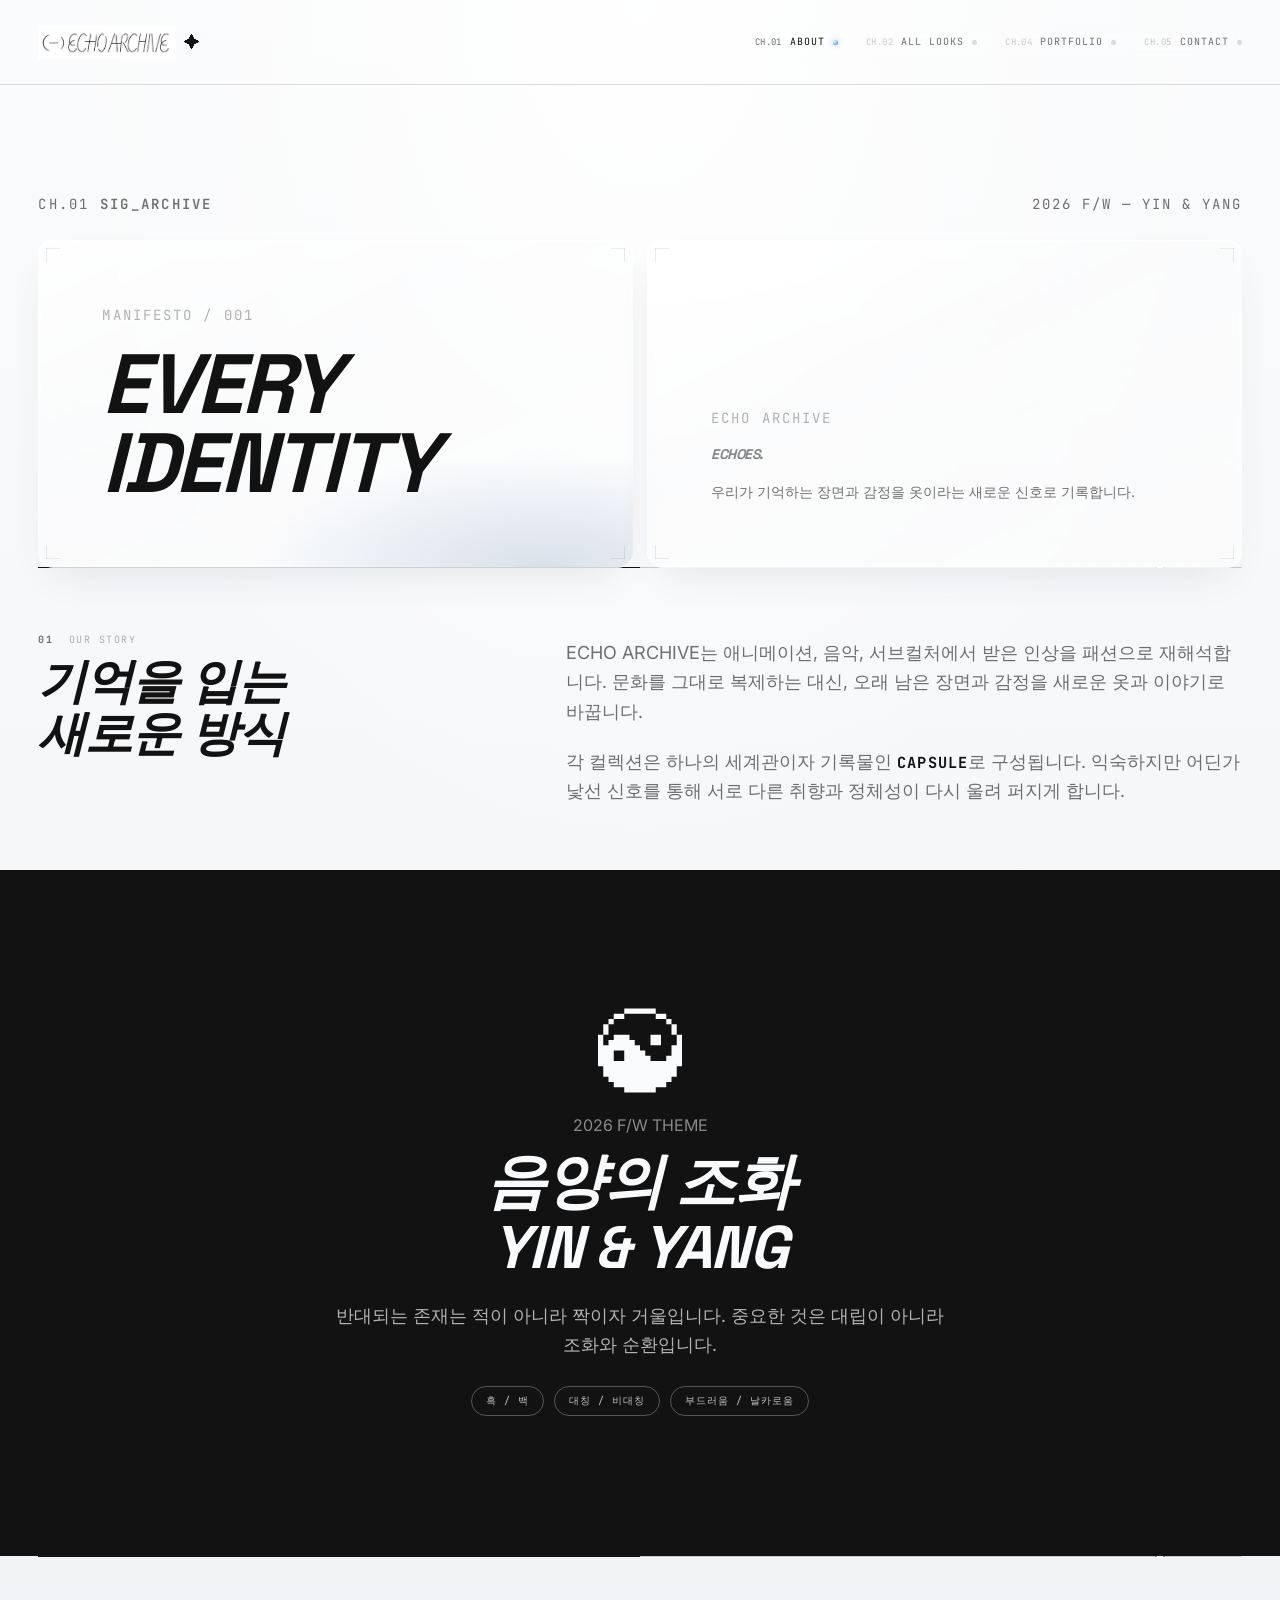
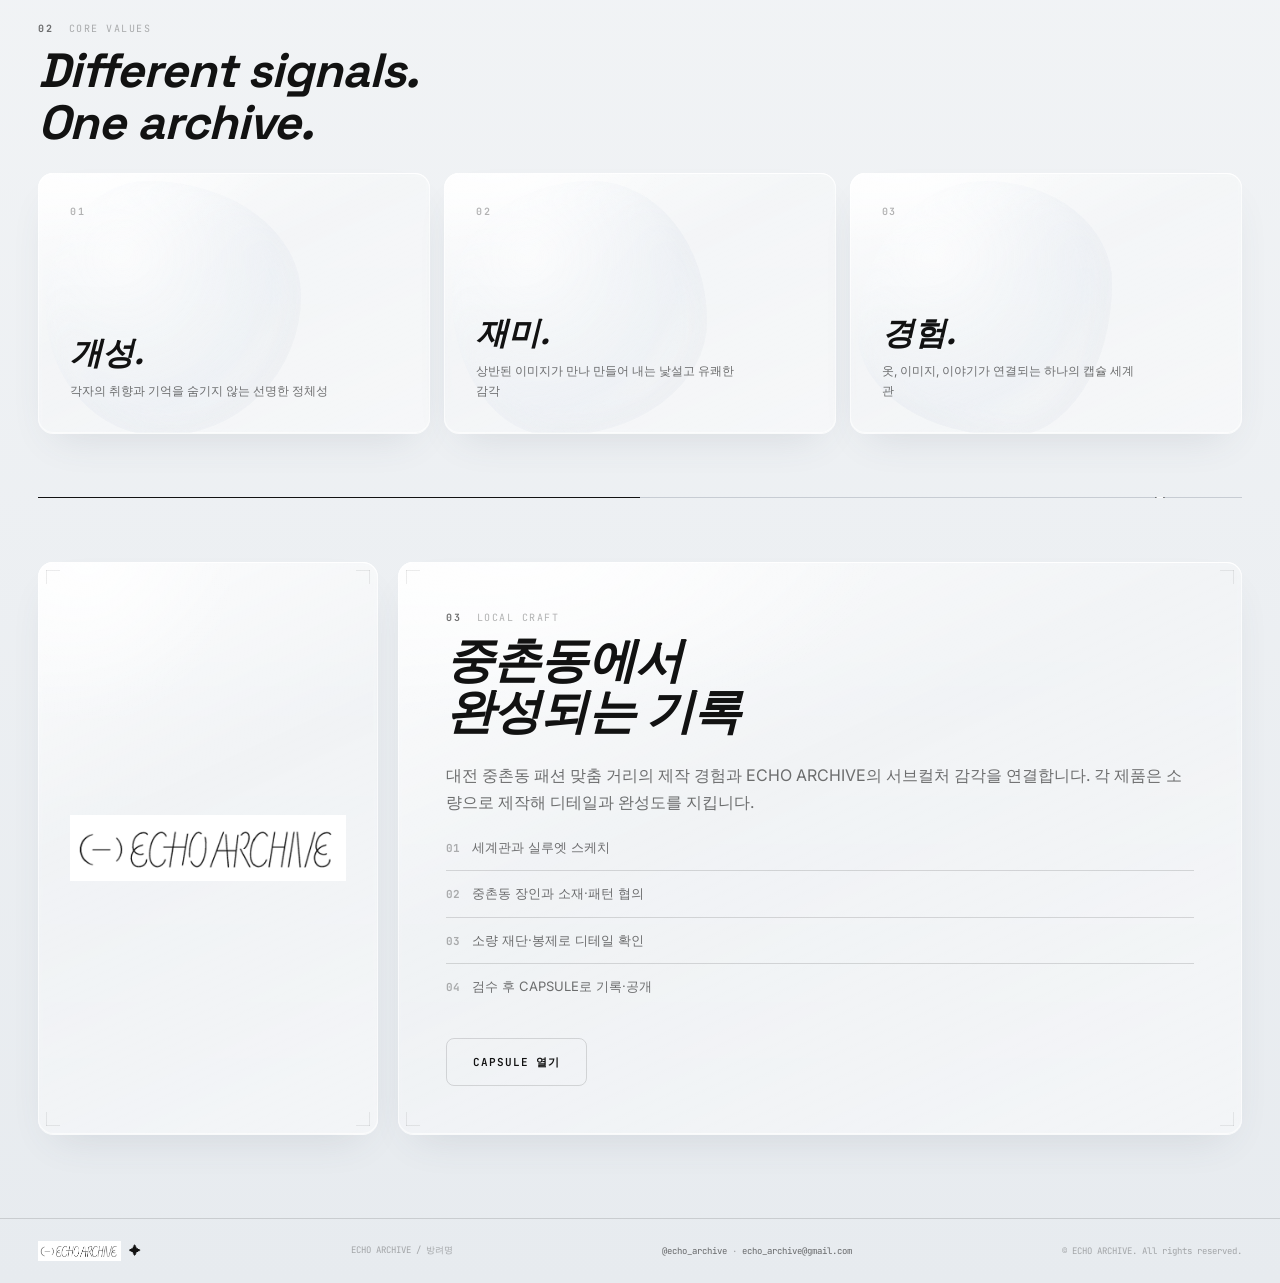
==== about.html @ 6e21b6a4 "홈 뷰포트 잘림 수정, 모바일 TV 레이아웃 분리, 코드 품질 개선 - 100% 배율에서 TV 조형물 하단이 잘리던 문제 수정 (.home-stage   overflow:hidde" ====
<!DOCTYPE html>
<html lang="ko">
<head>
  <meta charset="UTF-8" />
  <meta name="viewport" content="width=device-width, initial-scale=1.0" />
  <title>브랜드 소개 — ECHO ARCHIVE</title>
  <meta name="description" content="서브컬처의 영감을 패션으로 재해석하는 ECHO ARCHIVE의 세계관과 제작 철학." />
  <meta property="og:title" content="브랜드 소개 — ECHO ARCHIVE" />
  <meta property="og:description" content="서브컬처의 영감을 패션으로 재해석하는 ECHO ARCHIVE의 세계관과 제작 철학." />
  <meta property="og:image" content="images/brand/echo-archive-logo.png" />
  <meta property="og:type" content="website" />
  <link rel="icon" href="images/brand/echo-archive-logo.png" />
  <link rel="preconnect" href="https://fonts.googleapis.com" />
  <link rel="preconnect" href="https://fonts.gstatic.com" crossorigin />
  <link rel="stylesheet" href="https://fonts.googleapis.com/css2?family=Inter:wght@400;500;600&family=JetBrains+Mono:wght@400;500&family=Space+Grotesk:wght@500;600;700&display=swap" />
  <link rel="stylesheet" href="style.css?v=20260902-design-1c" />
</head>
<body class="about-page">
  <a class="skip-link" href="#mainContent">본문으로 건너뛰기</a>

  <header class="nav">
    <div class="nav-inner">
      <a href="index.html" class="logo"><img src="images/brand/echo-archive-logo.png" alt="ECHO ARCHIVE 홈" /></a>
      <button class="nav-toggle" aria-label="메뉴 열기" aria-expanded="false" aria-controls="primaryNav">☰</button>
      <nav class="nav-menu" id="primaryNav" aria-label="주요 메뉴">
        <a href="about.html" data-ch="01" class="active" aria-current="page">About</a>
        <a href="products.html" data-ch="02">All Looks</a>
        <a href="portfolio.html" data-ch="04">Portfolio</a>
        <a href="contact.html" data-ch="05">Contact</a>
      </nav>
    </div>
  </header>

  <main id="mainContent">
    <div class="page-head channel-head about-channel-head">
      <div class="channel-head-top">
        <p class="channel-code">CH.01 <strong>SIG_ARCHIVE</strong></p>
        <p class="channel-stamp">2026 F/W — YIN &amp; YANG</p>
      </div>
    </div>

    <section class="about-hero" aria-labelledby="aboutTitle">
      <div class="about-hero-panel about-hero-dark glass-panel glass-corners">
        <p class="k">MANIFESTO / 001</p>
        <h1 id="aboutTitle">EVERY<br />IDENTITY</h1>
      </div>
      <div class="about-hero-panel about-hero-light glass-panel glass-corners">
        <p class="k">ECHO ARCHIVE</p>
        <p class="about-echo-word" aria-hidden="true">ECHOES.</p>
        <p>우리가 기억하는 장면과 감정을 옷이라는 새로운 신호로 기록합니다.</p>
      </div>
    </section>

    <div class="yy-rule" aria-hidden="true"><span class="yy-rule-node"></span></div>

    <section class="section story-intro chapter" aria-labelledby="storyTitle">
      <div>
        <p class="eyebrow"><span class="chapter-index">01</span> OUR STORY</p>
        <h2 id="storyTitle">기억을 입는<br />새로운 방식</h2>
      </div>
      <div class="story-copy">
        <p>ECHO ARCHIVE는 애니메이션, 음악, 서브컬처에서 받은 인상을 패션으로 재해석합니다. 문화를 그대로 복제하는 대신, 오래 남은 장면과 감정을 새로운 옷과 이야기로 바꿉니다.</p>
        <p>각 컬렉션은 하나의 세계관이자 기록물인 <strong>CAPSULE</strong>로 구성됩니다. 익숙하지만 어딘가 낯선 신호를 통해 서로 다른 취향과 정체성이 다시 울려 퍼지게 합니다.</p>
      </div>
    </section>

    <!-- 반전 챕터 — 페이지에서 유일하게 색이 뒤집히는 구간. 2026 F/W 시즌 테마인
         음양(Yin & Yang)의 조화를 선언한다. 심볼은 회전 애니메이션으로 균형·순환을 암시한다. -->
    <section class="season-reversal" aria-labelledby="seasonTitle">
      <div class="season-reversal-symbol" aria-hidden="true">☯</div>
      <p class="eyebrow">2026 F/W THEME</p>
      <h2 id="seasonTitle">음양의 조화<br />YIN &amp; YANG</h2>
      <p class="lead">반대되는 존재는 적이 아니라 짝이자 거울입니다. 중요한 것은 대립이 아니라 조화와 순환입니다.</p>
      <p class="season-reversal-tags"><span>흑 / 백</span><span>대칭 / 비대칭</span><span>부드러움 / 날카로움</span></p>
    </section>

    <div class="yy-rule" aria-hidden="true"><span class="yy-rule-node"></span></div>

    <section class="section chapter" aria-labelledby="valuesTitle">
      <p class="eyebrow"><span class="chapter-index">02</span> CORE VALUES</p>
      <h2 id="valuesTitle">Different signals.<br />One archive.</h2>
      <div class="value-grid">
        <article class="value-card glass-panel glass-corners"><span>01</span><strong>개성.</strong><p>각자의 취향과 기억을 숨기지 않는 선명한 정체성</p></article>
        <article class="value-card glass-panel glass-corners"><span>02</span><strong>재미.</strong><p>상반된 이미지가 만나 만들어 내는 낯설고 유쾌한 감각</p></article>
        <article class="value-card glass-panel glass-corners"><span>03</span><strong>경험.</strong><p>옷, 이미지, 이야기가 연결되는 하나의 캡슐 세계관</p></article>
      </div>
    </section>

    <div class="yy-rule" aria-hidden="true"><span class="yy-rule-node"></span></div>

    <section class="section brand-story-grid chapter" aria-labelledby="craftTitle">
      <div class="brand-symbol-placeholder glass-panel glass-corners">
        <img src="images/brand/echo-archive-logo.png" alt="ECHO ARCHIVE 로고" loading="lazy" />
      </div>
      <div class="craft-copy glass-panel glass-corners">
        <p class="eyebrow"><span class="chapter-index">03</span> LOCAL CRAFT</p>
        <h2 id="craftTitle">중촌동에서<br />완성되는 기록</h2>
        <p>대전 중촌동 패션 맞춤 거리의 제작 경험과 ECHO ARCHIVE의 서브컬처 감각을 연결합니다. 각 제품은 소량으로 제작해 디테일과 완성도를 지킵니다.</p>
        <ol class="craft-steps">
          <li><span>01</span>세계관과 실루엣 스케치</li>
          <li><span>02</span>중촌동 장인과 소재·패턴 협의</li>
          <li><span>03</span>소량 재단·봉제로 디테일 확인</li>
          <li><span>04</span>검수 후 CAPSULE로 기록·공개</li>
        </ol>
        <p class="about-cta"><a href="products.html" class="btn ghost">CAPSULE 열기</a></p>
      </div>
    </section>
  </main>

  <footer class="footer">
    <a href="index.html" class="logo"><img src="images/brand/echo-archive-logo.png" alt="ECHO ARCHIVE 홈" /></a>
    <p class="biz">ECHO ARCHIVE / 방려명</p>
    <p><a href="https://instagram.com/echo_archive" target="_blank" rel="noopener noreferrer">@echo_archive</a> · <a href="mailto:echo_archive@gmail.com">echo_archive@gmail.com</a></p>
    <p>© ECHO ARCHIVE. All rights reserved.</p>
  </footer>
  <script src="script.js?v=20260902-design-1b"></script>
</body>
</html>
---- style.css ----
/* 구글 폰트는 CSS @import 대신 각 HTML <head>의 <link rel="preconnect"/"stylesheet">로 로드한다 —
   @import는 렌더 블로킹이고 브라우저 프리로드 스캐너가 못 찾는다. */

:root {
  --studio: #050403;
  --studio-raised: #0d0c0b;
  --charcoal: #1a1917;
  --cream: #f3f0ea;
  --cream-deep: #e4ded0;
  --ink: #1a1917;
  --ink-soft: rgba(26, 25, 23, 0.62);
  --paper: #f3f0ea;
  --surface: #e9e4da;
  --signal: #e07a3c;
  --line-dark: rgba(237, 233, 224, 0.14);
  --line-light: rgba(26, 25, 23, 0.14);
  --bg: var(--studio);
  --font-display: "Space Grotesk", "Arial Black", sans-serif;
  --font-main: "Inter", "Apple SD Gothic Neo", "Noto Sans KR", sans-serif;
  --font-mono: "JetBrains Mono", Consolas, monospace;
  --radius: 10px;
  --maxw: 1504px;
  --page-x: clamp(22px, 3vw, 48px);

  /* 크롬 Y2K 무대 토큰 — 공개 페이지 전반에서 재사용 가능하도록 이름을 일반화했다 */
  --ice-0: #fafbfc;
  --ice-1: #f2f4f6;
  --ice-2: #e7ebef;
  --ice-3: #d8dee4;
  --stage-ink: #121212;
  --stage-ink-soft: rgba(18, 18, 18, 0.6);
  --stage-ink-faint: rgba(18, 18, 18, 0.32);
  --stage-ink-line: rgba(18, 18, 18, 0.14);
  --chrome-white: #ffffff;
  --chrome-100: #eef1f4;
  --chrome-300: #c7ccd3;
  --chrome-500: #999fa7;
  --chrome-700: #676c72;
  --chrome-900: #333639;
  --screen-black: #0c0d10;
  --glow-cool: rgba(176, 206, 255, 0.65);
  --glow-cool-soft: rgba(176, 206, 255, 0.28);

  /* 공개 페이지(홈 제외) 공용 — 유리/아크릴 패널 재질 토큰 */
  --glass-tint: rgba(255, 255, 255, 0.5);
  --glass-edge: rgba(255, 255, 255, 0.9);
  --glass-shadow: rgba(70, 82, 100, 0.16);
  --focus-ring: #2b6fe0;

  /* 아날로그 TV 베젤을 연상시키는 금색 프레임 (제품 사진 전용 포인트) */
  --gold-light: #f4e2b8;
  --gold-mid: #c9a15a;
}

* { box-sizing: border-box; margin: 0; padding: 0; }
html { scroll-behavior: smooth; -webkit-text-size-adjust: 100%; }
body {
  min-width: 320px;
  min-height: 100vh;
  background:
    radial-gradient(ellipse 78% 50% at 50% 0%, rgba(255,255,255,.9), transparent 62%),
    linear-gradient(180deg, var(--ice-0) 0%, var(--ice-1) 50%, var(--ice-2) 100%);
  color: var(--stage-ink);
  font-family: var(--font-main);
  line-height: 1.65;
}
img { display: block; max-width: 100%; }
a { color: inherit; }
button, input, textarea, select { font: inherit; }
.sr-only { position: absolute !important; width: 1px !important; height: 1px !important; padding: 0 !important; margin: -1px !important; overflow: hidden !important; clip: rect(0,0,0,0) !important; white-space: nowrap !important; border: 0 !important; }

.skip-link { position: fixed; top: -100px; left: 16px; z-index: 200; padding: 11px 16px; border-radius: 6px; background: var(--stage-ink); color: var(--ice-0); font-weight: 700; }
.skip-link:focus { top: 16px; }
a:focus-visible, button:focus-visible { outline: 3px solid var(--focus-ring); outline-offset: 4px; }

/* ── 유리 패널 컴포넌트 (공개 페이지 공용) ──
   TV 화면 유리와 같은 원리: 다층 그라데이션 + inset 하이라이트 + 모서리 브래킷. */
.glass-panel {
  position: relative;
  z-index: 0;
  border-radius: clamp(10px, 1.2vw, 18px);
  background:
    linear-gradient(155deg, rgba(255,255,255,.85) 0%, rgba(255,255,255,.32) 40%, rgba(255,255,255,.5) 100%);
  box-shadow:
    inset 0 1px 0 rgba(255,255,255,.95),
    inset 0 0 0 1px rgba(255,255,255,.6),
    0 1px 0 rgba(255,255,255,.8),
    0 18px 40px -18px var(--glass-shadow);
  backdrop-filter: blur(2px);
}
.glass-panel::before {
  position: absolute;
  inset: 0;
  z-index: -1;
  border-radius: inherit;
  background: radial-gradient(ellipse 60% 40% at 15% 0%, rgba(255,255,255,.8), transparent 70%);
  content: "";
  pointer-events: none;
}
.glass-corners::after {
  position: absolute;
  inset: 8px;
  z-index: 1;
  background-image:
    linear-gradient(var(--stage-ink-line), var(--stage-ink-line)), linear-gradient(var(--stage-ink-line), var(--stage-ink-line)),
    linear-gradient(var(--stage-ink-line), var(--stage-ink-line)), linear-gradient(var(--stage-ink-line), var(--stage-ink-line)),
    linear-gradient(var(--stage-ink-line), var(--stage-ink-line)), linear-gradient(var(--stage-ink-line), var(--stage-ink-line)),
    linear-gradient(var(--stage-ink-line), var(--stage-ink-line)), linear-gradient(var(--stage-ink-line), var(--stage-ink-line));
  background-repeat: no-repeat;
  background-size: 14px 1px, 1px 14px;
  background-position:
    top left, top left,
    top right, top right,
    bottom left, bottom left,
    bottom right, bottom right;
  content: "";
  opacity: .55;
  pointer-events: none;
}

/* 아날로그 TV 베젤 느낌의 금색 프레임 — 제품 사진에만 얇게 둘러
   홈 TV를 눌러 들어온 흐름을 사진에서도 느끼게 한다.
   background/box-shadow를 건드리지 않아 .glass-panel과 함께 써도 안전하다. */
.tv-frame {
  border: 3px solid var(--gold-mid);
  outline: 1px solid var(--gold-light);
  outline-offset: -6px;
  filter: drop-shadow(0 4px 10px rgba(140, 106, 40, .28));
}

/* 공통 헤더 — 채널 목록처럼 각 링크 앞에 CH.0X 신호 코드가 붙는다(data-ch 속성).
   현재 페이지에는 홈 TV의 전원등과 같은 부품을 재사용해 점등시킨다(::after). */
.nav { position: relative; z-index: 40; background: transparent; border-bottom: 1px solid var(--stage-ink-line); }
.nav-inner { width: min(100%, var(--maxw)); min-height: 84px; margin: 0 auto; padding: 20px var(--page-x); display: flex; align-items: center; justify-content: space-between; gap: 28px; }
.logo { display: inline-flex; align-items: center; gap: 8px; text-decoration: none; }
.logo img { width: auto; height: clamp(24px, 2.6vw, 34px); }
.logo::after { color: var(--stage-ink); content: "✦"; font-size: 16px; }
.nav-toggle { width: 44px; height: 44px; border: 1px solid var(--stage-ink-line); border-radius: 8px; background: rgba(255,255,255,.6); color: var(--stage-ink); cursor: pointer; }
.nav-menu { position: absolute; top: 74px; left: var(--page-x); right: var(--page-x); display: none; flex-direction: column; overflow: hidden; border: 1px solid var(--stage-ink-line); border-radius: 10px; background: rgba(250,251,252,.98); box-shadow: 0 18px 48px rgba(70,82,100,.18); backdrop-filter: blur(8px); }
.nav-menu.open { display: flex; }
.nav-menu a { position: relative; display: flex; align-items: center; gap: 8px; padding: 14px 18px; border-bottom: 1px solid var(--stage-ink-line); color: var(--stage-ink-soft); font-family: var(--font-mono); font-size: 12px; letter-spacing: .1em; text-decoration: none; text-transform: uppercase; }
.nav-menu a:last-child { border-bottom: 0; }
.nav-menu a:hover, .nav-menu a.active { color: var(--stage-ink); }
.nav-menu a::before { color: var(--stage-ink-faint); content: "CH." attr(data-ch); font-size: 9px; letter-spacing: .05em; opacity: .7; }
.nav-menu a.active::before { color: var(--stage-ink-soft); opacity: 1; }
.nav-menu a::after { display: inline-block; width: 5px; height: 5px; border-radius: 50%; background: var(--stage-ink-line); content: ""; flex-shrink: 0; }
.nav-menu a.active::after { background: radial-gradient(circle at 35% 30%, #eaf4ff, #8fc4ff 45%, var(--focus-ring) 100%); box-shadow: 0 0 6px 1px var(--glow-cool); }

/* 공통 페이지 */
main { min-height: calc(100vh - 166px); }

/* ── 채널 헤드(SIGNAL SHEET 공통 부품 ①) ──
   서브페이지 5개가 전부 같은 해부구조로 열린다: 좌상단 신호 코드 → 대형 타이틀 → 시즌 스탬프.
   어느 채널로 이동해도 "같은 방송국의 다른 채널"로 읽히게 하는 장치. */
.page-head { width: min(100%, var(--maxw)); margin: 0 auto; padding: clamp(40px,7vw,94px) var(--page-x) clamp(28px,4vw,58px); }
.channel-head-top { display: flex; flex-wrap: wrap; align-items: baseline; justify-content: space-between; gap: 8px 20px; margin-bottom: 14px; }
.channel-code { color: var(--stage-ink-faint); font-family: var(--font-mono); font-size: 10px; letter-spacing: .16em; text-transform: uppercase; }
.channel-code strong { color: var(--stage-ink-soft); font-weight: 600; }
.channel-stamp { color: var(--stage-ink-faint); font-family: var(--font-mono); font-size: 10px; letter-spacing: .14em; text-transform: uppercase; }
.page-head h1 { font: 800 clamp(40px,8vw,88px)/.94 var(--font-display); color: var(--stage-ink); font-style: italic; letter-spacing: -.03em; text-transform: uppercase; }
.page-head p { max-width: 620px; margin-top: 18px; color: var(--stage-ink-soft); font-size: 14px; }

/* ── 음양 룰(SIGNAL SHEET 공통 부품 ②) ──
   브랜드 심볼(대시 —)을 흑/백 반반 + 경계 노드로 변주한 섹션 구분선.
   스크롤에 들어오면 노드가 좌→우로 미끄러진다(script.js가 .is-visible 토글). */
.yy-rule {
  position: relative;
  container-type: inline-size;
  width: min(100%, var(--maxw));
  height: 1px;
  margin: 0 auto;
  padding: 0 var(--page-x);
  overflow: hidden;
}
.yy-rule::before {
  position: absolute;
  top: 0; right: var(--page-x); left: var(--page-x);
  height: 1px;
  background: linear-gradient(90deg, var(--stage-ink) 0%, var(--stage-ink) 50%, var(--chrome-300) 50%, var(--chrome-300) 100%);
  content: "";
}
.yy-rule-node {
  position: absolute;
  top: 0; left: var(--page-x);
  width: 9px; height: 9px;
  margin-top: -4px;
  border: 1px solid var(--stage-ink);
  border-radius: 50%;
  background: var(--ice-0);
  transform: translateX(0);
  transition: transform 1.1s cubic-bezier(.16,.8,.2,1);
}
.yy-rule.is-visible .yy-rule-node { transform: translateX(calc(100cqw - var(--page-x) * 2 - 9px)); }

.section { width: min(100%, var(--maxw)); margin: 0 auto; padding: clamp(38px,5vw,72px) var(--page-x); }
.section .eyebrow, .k { color: var(--stage-ink-faint); font-family: var(--font-mono); font-size: 10px; letter-spacing: .15em; text-transform: uppercase; }
.section h2 { margin: 8px 0 24px; font: 800 clamp(28px,4vw,48px)/1.08 var(--font-display); color: var(--stage-ink); font-style: italic; letter-spacing: -.02em; }
.section h3 { font-family: var(--font-display); }
.lead { max-width: 800px; color: var(--stage-ink-soft); font-size: clamp(15px,1.5vw,18px); }
.lead + .lead { margin-top: 16px; }
.btn { display: inline-flex; min-height: 48px; align-items: center; justify-content: center; gap: 8px; padding: 12px 26px; border: 1px solid var(--stage-ink-line); border-radius: 8px; background: rgba(255,255,255,.55); color: var(--stage-ink); cursor: pointer; font-family: var(--font-mono); font-size: 11px; font-weight: 600; letter-spacing: .08em; text-decoration: none; text-transform: uppercase; transition: transform .18s ease, box-shadow .18s ease; }
.btn:hover { box-shadow: 0 8px 20px -10px var(--glass-shadow); transform: translateY(-1px); }
.btn.ghost { background: transparent; }
.btn.ghost:hover { border-color: var(--stage-ink-soft); }
.tags { display: flex; flex-wrap: wrap; gap: 8px; margin-top: 22px; }
.tags span { padding: 7px 10px; border: 1px solid var(--stage-ink-line); border-radius: 999px; color: var(--stage-ink-soft); font-family: var(--font-mono); font-size: 10px; }

/* ── 아카이브 카드(SIGNAL SHEET 공통 부품 ③) ──
   목록의 최소 단위. products.json 항목 수와 무관하게 CSS 카운터로 EP.01, EP.02…를
   자동 부여한다 — 제품이 늘거나 줄어도 번호를 손으로 맞출 필요가 없다. */
.grid { display: grid; grid-template-columns: 1fr; gap: 20px; counter-reset: archive-ep; }
.card { position: relative; z-index: 1; display: grid; grid-template-columns: 1fr; min-width: 0; overflow: hidden; color: var(--stage-ink); text-decoration: none; counter-increment: archive-ep; transition: transform .22s ease, box-shadow .22s ease; }
/* [hidden]과 .card가 둘 다 display를 지정하면 명시도가 같아 소스 순서(나중에 로드되는
   이 스타일시트)가 이겨서 카드가 숨겨지지 않는다 — 필터 클릭이 "먹통"으로 보이는 원인이라
   .card[hidden]을 더 높은 명시도로 명시해 둔다. */
.card[hidden] { display: none; }
.card-img { position: relative; z-index: 1; overflow: hidden; min-height: 220px; background: linear-gradient(155deg, var(--ice-1), var(--ice-2)); }
.card-img::after { position: absolute; inset: 0; z-index: 1; background: radial-gradient(ellipse 70% 50% at 30% 0%, rgba(255,255,255,.7), transparent 70%); content: ""; pointer-events: none; }
.card-img img { position: relative; z-index: 0; width: 100%; height: 100%; min-height: 212px; object-fit: contain; transition: transform .3s ease; }
.card-ep {
  position: absolute;
  top: 12px; left: 12px;
  z-index: 2;
  padding: 4px 9px;
  border: 1px solid var(--stage-ink-line);
  border-radius: 999px;
  background: rgba(250,251,252,.82);
  color: var(--stage-ink-soft);
  font: 600 10px var(--font-mono);
  letter-spacing: .1em;
  backdrop-filter: blur(3px);
}
.card-ep::before { content: "EP." counter(archive-ep, decimal-leading-zero); }
/* 호버 시 이미지 위로 한 번 지나가는 스캔라인 — 홈 TV 화면의 노이즈 문법을 카드에도 이어붙인다 */
.card-img::before {
  position: absolute;
  inset: 0;
  z-index: 2;
  background: linear-gradient(100deg, transparent 42%, rgba(255,255,255,.55) 50%, transparent 58%);
  content: "";
  opacity: 0;
  pointer-events: none;
  transform: translateX(-120%);
}
.card:hover .card-img::before, .card:focus-visible .card-img::before {
  opacity: 1;
  transform: translateX(120%);
  transition: transform .62s ease, opacity .62s ease;
}
.card-body { position: relative; z-index: 1; padding: clamp(18px,2.4vw,28px); }
.card .k { margin-top: 0; }
.card h3 { margin-top: 6px; font: 700 20px/1.25 var(--font-display); }
.card > .card-body > p:not(.k):not(.price) { margin-top: 8px; color: var(--stage-ink-soft); font-size: 13px; }
.card .price { margin-top: 10px; font-family: var(--font-mono); font-size: 12px; color: var(--stage-ink-soft); }
.card .view-look { display: inline-flex; align-items: center; margin-top: 18px; color: var(--stage-ink); font-size: 18px; opacity: 0; transform: translateX(-4px); transition: opacity .2s ease, transform .2s ease; }
.card:hover .view-look, .card:focus-visible .view-look { opacity: 1; transform: translateX(0); }
.card:hover { box-shadow: 0 22px 44px -22px var(--glass-shadow); transform: translateY(-3px); }
.card:hover .card-img img { transform: scale(1.03); }

/* 빈 상태 플레이스홀더 카드 — 실제 카드와 같은 뼈대에 스캔라인만 흐르게 한다 */
.card-placeholder { pointer-events: none; }
.card-placeholder .card-img { position: relative; overflow: hidden; }
.card-placeholder .card-img::before {
  position: absolute; inset: 0; z-index: 1;
  background: repeating-linear-gradient(100deg, transparent 0 22px, rgba(255,255,255,.5) 22px 26px);
  content: "";
  animation: placeholdersweep 2.4s linear infinite;
}
.card-placeholder h3 { color: var(--stage-ink-faint); }
@keyframes placeholdersweep { to { transform: translateX(60px); } }

/* YIN/YANG 극성 배너 — 홈 TV에서 ?polarity=로 들어왔을 때만 JS가 채우고 보여준다.
   매칭된 제품이 없어 전체 목록으로 폴백했을 때도 이 배너로 그 사실을 알려
   "필터가 고장났다"는 오해를 막는다. */
.polarity-banner {
  display: flex;
  align-items: center;
  gap: 10px;
  width: min(100%, var(--maxw));
  margin: 0 auto;
  padding: 12px var(--page-x);
  color: var(--stage-ink-soft);
  font: 600 12px var(--font-mono);
  letter-spacing: .04em;
}
.polarity-banner[hidden] { display: none; }
.polarity-banner-dot { width: 7px; height: 7px; border-radius: 50%; background: radial-gradient(circle at 35% 30%, #eaf4ff, #8fc4ff 45%, var(--focus-ring) 100%); box-shadow: 0 0 6px 1px var(--glow-cool); flex-shrink: 0; }
.polarity-banner p { flex: 1; }
.polarity-banner-clear { color: var(--stage-ink-faint); text-decoration: underline; text-underline-offset: 3px; white-space: nowrap; }

/* 제품 카테고리 필터 — 카테고리가 2개 이상일 때만 표시(JS가 hidden 토글) */
.filter-rail { display: flex; flex-wrap: wrap; align-items: center; gap: 10px 14px; }
.filter-rail[hidden] { display: none; }
.filter-rail-label { color: var(--stage-ink-faint); font: 600 10px var(--font-mono); letter-spacing: .16em; }
.filter-chips { display: flex; flex-wrap: wrap; gap: 8px; }
.filter-chip { display: inline-flex; align-items: center; justify-content: center; min-height: 44px; padding: 8px 16px; border: 1px solid var(--stage-ink-line); border-radius: 999px; background: rgba(255,255,255,.55); color: var(--stage-ink-soft); cursor: pointer; font: 600 11px var(--font-mono); letter-spacing: .06em; text-transform: uppercase; transition: background .18s ease, color .18s ease; }
.filter-chip:hover { color: var(--stage-ink); }
.filter-chip[aria-pressed="true"] { background: var(--stage-ink); color: var(--ice-0); border-color: var(--stage-ink); }
.products-toolbar-section { padding-top: 0; padding-bottom: 0; }

.archive-note { text-align: center; }
.archive-note h2 { margin-left: auto; margin-right: auto; }
.archive-note-links { display: flex; flex-wrap: wrap; justify-content: center; gap: 12px; margin-top: 22px; }

@media (min-width: 1180px) {
  .grid { grid-template-columns: repeat(4, minmax(0,1fr)); }
  /* 첫 카드를 2×2로 키우는 비대칭 배치는 제품이 5개 이상일 때만 적용한다 —
     그보다 적으면 4열 그리드에 빈 칸이 생겨 오히려 허전해 보인다. */
  #product-list.grid:has(> .card:nth-child(5)) > .card:first-child {
    grid-column: span 2;
    grid-row: span 2;
  }
  #product-list.grid:has(> .card:nth-child(5)) > .card:first-child .card-img { min-height: 100%; }
  #product-list.grid > .card:last-child:nth-child(odd) { grid-column: auto; }
  #product-list.grid > .card:last-child:nth-child(odd) .card-img { max-width: none; aspect-ratio: auto; margin: 0; }
}

/* 홈 — 크롬 Y2K 스튜디오 */
.home-page { overflow-x: hidden; background: var(--ice-0); }
.home-stage {
  position: relative;
  display: flex;
  min-height: 100svh;
  isolation: isolate;
  align-items: flex-start;
  justify-content: center;
  padding: clamp(10px, 2vh, 28px) 0;
  background:
    radial-gradient(ellipse 78% 60% at 50% 8%, rgba(255,255,255,.9), transparent 62%),
    linear-gradient(180deg, var(--ice-0) 0%, var(--ice-1) 46%, var(--ice-2) 100%);
}
.home-stage::before {
  position: absolute;
  inset: 0;
  z-index: -2;
  background: radial-gradient(ellipse at 50% 28%, transparent 48%, rgba(110,124,142,.14) 82%, rgba(96,110,130,.22) 100%);
  content: "";
}

.home-frame {
  position: relative;
  container-type: inline-size;
  container-name: home-frame;
  width: min(100%, 1586px);
  /* 렌더 자산의 실제 캔버스 비율과 맞춰 위치 %가 어긋나지 않게 한다 */
  aspect-ratio: 1586 / 992;
  margin: 0 auto;
}

/* ── 헤더 ── */
.home-header {
  position: absolute;
  top: 4.6%;
  right: 4%;
  left: 3.6%;
  z-index: 30;
  display: flex;
  align-items: flex-start;
  justify-content: space-between;
  gap: 16px;
}
.home-brand { display: inline-flex; align-items: flex-start; gap: 6px; text-decoration: none; }
.home-brand-mark { height: clamp(15px, 2cqw, 24px); filter: none; }
.home-brand-star { margin-top: -.1em; color: var(--stage-ink); font-size: clamp(11px, 1.4cqw, 17px); line-height: 1; }
.home-brand-sub {
  position: absolute;
  top: 100%;
  left: 0;
  margin-top: .55em;
  color: var(--stage-ink-faint);
  font: 500 clamp(7px, .68cqw, 10px) var(--font-mono);
  letter-spacing: .22em;
  white-space: nowrap;
}
.home-nav { display: flex; align-items: center; gap: clamp(14px, 1.8cqw, 26px); }
.home-nav a {
  color: var(--stage-ink);
  font: 600 clamp(9px, .82cqw, 12px) var(--font-mono);
  letter-spacing: .14em;
  text-decoration: none;
  text-transform: uppercase;
}
.home-nav a:hover { text-decoration: underline; text-underline-offset: 4px; }

/* ── 유광 바닥 ──
   시안 렌더에서 분리한 바닥 반사 자산. 좌표는 1586×992 캔버스에서 실측한 값이다. */
.tv-floor {
  position: absolute;
  left: 13.871%;
  top: 82.46%;
  width: 74.086%;
  height: 17.54%;
  z-index: 1;
  background: url("images/decor/stage-floor.webp") 0 0 / 100% 100% no-repeat;
}

/* ── TV 조형물 배치 ──
   .tv-wall-stage는 캔버스 전체를 덮고, 각 TV는 렌더 자산에서 실측한
   1586×992 기준 %좌표로 절대배치한다(그리드 대신 — 정합 오차를 없애기 위함). */
.tv-wall-stage {
  position: absolute;
  inset: 0;
  z-index: 5;
}
.tv-wall {
  position: relative;
  width: 100%;
  height: 100%;
}
/* 레이어 순서(원본 시안 기준, 앞 → 뒤):
     3·5번(귀 달린 TV)  … 귀가 위쪽 1·2번 TV 앞으로 올라와야 하므로 최상단
     1번(안테나)        … 안테나가 2번 위로 걸쳐야 해서 2번보다 위
     2번
     4번                … 3·5번의 귀·날개·꼬리가 이 위를 지나가므로 최하단
   각 TV 안쪽 순서는 .tv::before(캐비닛=2)를 기준으로 나뉜다:
     날개·꼬리(1) < 캐비닛(2) < 귀·안테나(3) < 화면(4) < 노브·전원등(6) */
.tv[data-tv-index="1"] { left: 26.797%; top: 20.161%; width: 23.455%; height: 31.552%; z-index: 5; }
.tv[data-tv-index="2"] { left: 49.496%; top: 20.363%; width: 22.509%; height: 31.149%; z-index: 4; }
.tv[data-tv-index="3"] { left: 15.322%; top: 50.605%; width: 24.086%; height: 33.569%; z-index: 7; }
.tv[data-tv-index="4"] { left: 38.777%; top: 51.210%; width: 23.581%; height: 33.367%; z-index: 3; }
.tv[data-tv-index="5"] { left: 62.043%; top: 51.008%; width: 23.770%; height: 33.367%; z-index: 7; }

/* 공용 머티리얼 defs 컨테이너 — 그리지 않고 정의만 담는다 */
.tv-materials { position: absolute; width: 0; height: 0; overflow: hidden; }

/* ── TV 캐비닛 ──
   사진 대신 CSS 그라데이션만으로 크롬 캐비닛을 그린다(사진 누끼 문제 원천 차단).
   .tv 자체는 배경을 갖지 않고 ::before가 캐비닛 몸체를 그린다 — 그래야 날개·꼬리를
   캐비닛보다 낮은 z-index에 두어 "뒤에서 뻗어나오는" 원본 레이어링을 재현할 수 있다.
   (요소 자신의 background는 항상 모든 자식 아래에 깔려서 그 표현이 불가능하다.) */
.tv {
  position: absolute;
  display: block;
  min-width: 0;
  border: 0;
  border-radius: clamp(16px, 3.2cqw, 30px);
  background: transparent;
  color: var(--chrome-900);
  text-decoration: none;
  cursor: pointer;
  filter: drop-shadow(0 clamp(6px, 1.1cqw, 14px) clamp(10px, 1.8cqw, 24px) rgba(48,56,66,.3));
  transition: transform .26s ease, filter .26s ease;
}
/* 캐비닛 몸체. 크롬이 금속으로 읽히는 핵심은 중간의 급격한 어두움→흰색 전환이다. */
.tv::before {
  position: absolute;
  inset: 0;
  z-index: 2;
  /* 선화 — 장식이 전부 선화로 그려져 있어서 캐비닛에도 같은 선을 둘러야 화풍이 맞는다 */
  border: clamp(1.5px, .3cqw, 3px) solid #16191d;
  border-radius: inherit;
  background:
    linear-gradient(168deg,
      #ffffff 0%, #f4f7fa 12%, #dbe1e7 26%, #b3bcc5 38%,
      #7f8891 46%, #ffffff 53%, #e8edf1 64%, #b8c0c9 78%, #99a2ab 88%, #f0f4f7 100%);
  box-shadow:
    inset 0 2px 0 rgba(255,255,255,.95),
    inset 0 -9px 16px rgba(52,60,70,.3),
    inset 0 0 0 1px rgba(255,255,255,.55);
  content: "";
}
/* 윗면 스페큘러 스윕 + 아랫면 그림자 → 납작한 판이 아니라 부풀어오른 덩어리로 보이게 한다. */
.tv::after {
  position: absolute;
  inset: 0;
  z-index: 2;
  border-radius: inherit;
  background:
    radial-gradient(60% 26% at 32% 6%, rgba(255,255,255,.98), transparent 70%),
    radial-gradient(46% 18% at 76% 9%, rgba(255,255,255,.7), transparent 72%),
    radial-gradient(90% 30% at 50% 104%, rgba(60,70,82,.34), transparent 70%);
  content: "";
  pointer-events: none;
}
.tv:hover, .tv:focus-visible, .tv.is-focused {
  z-index: 12 !important;
  transform: translateY(clamp(-6px, -.8cqw, -3px)) scale(1.014);
  filter: drop-shadow(0 0 clamp(10px, 1.6cqw, 22px) var(--glow-cool-soft));
}
.tv:focus-visible { outline: 3px solid #2b6fe0; outline-offset: 3px; }

/* 베젤 하단의 노브·전원등 — 이제 실제 요소라서 눌림 상태에 따라 CSS로 반응시킬 수 있다. */
/* 베젤을 절반으로 줄였으므로 노브·전원등도 얇아진 아래 띠(높이 7.95%) 안에 맞춰
   같이 축소·재배치한다. 안 그러면 컨트롤이 화면을 침범한다. */
.tv-controls {
  position: absolute;
  left: 4.25%;
  right: 4.5%;
  bottom: 2.2%;
  z-index: 6;
  display: flex;
  align-items: center;
  justify-content: space-between;
  pointer-events: none;
}
.tv-led {
  width: clamp(3px, .55cqw, 6px);
  height: clamp(3px, .55cqw, 6px);
  border-radius: 50%;
  background: radial-gradient(circle at 35% 30%, #eaf4ff, #8fc4ff 45%, var(--focus-ring) 100%);
  box-shadow: 0 0 6px 2px var(--glow-cool-soft);
  transition: box-shadow .2s ease, background .2s ease;
}
[aria-pressed="true"] .tv-led {
  background: radial-gradient(circle at 35% 30%, #fff6e0, #ffd27a 45%, #e0972e 100%);
  box-shadow: 0 0 8px 3px rgba(255, 197, 92, .55);
}
.tv-knobs { display: flex; gap: clamp(3px, .6cqw, 6px); }
.tv-knob {
  width: clamp(6px, 1.1cqw, 11px);
  height: clamp(6px, 1.1cqw, 11px);
  border-radius: 50%;
  background:
    radial-gradient(circle at 30% 24%, #ffffff 0%, #eef2f5 18%, #b6bfc8 46%, #6f7883 74%, #d3dae0 100%);
  box-shadow:
    inset 0 -1.5px 2px rgba(255,255,255,.65),
    inset 0 1.5px 2px rgba(30,36,44,.45),
    0 2px 3px rgba(40,48,58,.42);
}

/* 화면 베젤(안쪽 홈)과 유리 — 전부 CSS 그라데이션. 화면 영역은 실제 HTML 요소라서
   hover/focus/aria-pressed에 따라 밝기·주사선을 자유롭게 반응시킬 수 있다. */
/* 화면을 감싸는 크롬 베젤 링. 바깥은 밝은 금속, 안쪽 경계는 어두운 홈이 되어
   화면이 캐비닛 안으로 '파여 들어간' 깊이가 생긴다. */
/* 베젤 두께 = 이 요소의 바깥 여백. 기존의 절반으로 줄여 화면을 키웠다
   (좌 8.5→4.25, 우 9.0→4.5, 상 13.9→6.95, 하 15.9→7.95). */
.tv-screen-wrap {
  position: absolute;
  left: 4.25%;
  top: 6.95%;
  width: 91.25%;
  height: 85.1%;
  z-index: 4;
  min-width: 0;
  min-height: 0;
  padding: clamp(1.5px, .45cqw, 5px);
  border: clamp(1.5px, .3cqw, 3px) solid #16191d;
  border-radius: 13% 13% 12% 12% / 11% 11% 12% 12%;
  background:
    linear-gradient(160deg, #ffffff 0%, #dfe5ea 20%, #9aa3ac 44%, #ffffff 52%, #c8d0d7 70%, #8f98a1 88%, #eef2f5 100%);
  box-shadow:
    inset 0 1px 0 rgba(255,255,255,.95),
    inset 0 -2px 4px rgba(60,68,78,.35),
    0 1px 0 rgba(255,255,255,.7),
    0 4px 10px -4px rgba(40,48,58,.45);
}
.tv-screen {
  position: relative;
  display: flex;
  width: 100%;
  height: 100%;
  min-height: 0;
  align-items: center;
  justify-content: center;
  overflow: hidden;
  border-radius: 9% 9% 8% 8% / 7% 7% 8% 8%;
  background:
    radial-gradient(130% 160% at 50% 105%, rgba(255,255,255,.06), transparent 55%),
    radial-gradient(120% 140% at 30% 15%, #232a31 0%, #12161b 55%, #05070a 100%);
  box-shadow:
    inset 0 0 0 1px rgba(0,0,0,.9),
    inset 0 5px 12px rgba(0,0,0,.85),
    inset 0 -4px 9px rgba(0,0,0,.6);
}
.tv-screen::before {
  position: absolute;
  inset: 0;
  z-index: 1;
  background: linear-gradient(122deg, rgba(255,255,255,.16) 0%, transparent 26%, transparent 74%, rgba(255,255,255,.05) 100%);
  content: "";
  pointer-events: none;
}
.tv-icon {
  position: relative;
  z-index: 2;
  width: 44%;
  height: 44%;
  color: #fdfeff;
  filter: drop-shadow(0 0 clamp(4px, .9cqw, 12px) var(--glow-cool)) drop-shadow(0 0 2px rgba(255,255,255,.9));
}
.tv-icon-bgm-off { display: none; }
[aria-pressed="true"] .tv-icon-bgm-on { display: block; }
[aria-pressed="true"] .tv-icon-bgm-off { display: none; }
[aria-pressed="false"] .tv-icon-bgm-on { display: none; }
[aria-pressed="false"] .tv-icon-bgm-off { display: block; }
.tv-screen::after {
  position: absolute;
  inset: -20px;
  z-index: 3;
  background: repeating-linear-gradient(112deg, rgba(255,255,255,.03) 0 6px, transparent 6px 16px);
  content: "";
  animation: staticshift 9s linear infinite;
  opacity: .035;
  pointer-events: none;
  transition: opacity .3s ease, filter .3s ease;
}
.tv[data-tv-index="2"] .tv-screen::after,
.tv[data-tv-index="4"] .tv-screen::after { animation-direction: reverse; animation-duration: 11s; }

/* ===== 채널 튜닝 인트로 (세션당 1회, scripts/home.js가 클래스 토글) ===== */
.tv.is-tuning .tv-screen::after {
  opacity: .8;
  filter: contrast(1.4) brightness(1.3);
  animation: tuningnoise .12s steps(3) infinite;
}
.tv.is-tuning .tv-icon { opacity: 0; }
@keyframes tuningnoise {
  0% { transform: translate(0,0); }
  33% { transform: translate(-6px,4px); }
  66% { transform: translate(5px,-5px); }
  100% { transform: translate(0,0); }
}

/* ── TV 캐릭터 장식 ──
   전부 렌더 자산에서 분리한 이미지이며, 좌표는 각자 속한 TV 박스(.tv) 기준
   1586×992 캔버스 실측값이다. z-index는 .tv 안에서 tv-shell(2) 기준으로
   앞/뒤를 나눈다 — 날개/꼬리는 캐비닛 뒤에서 뻗어나오고, 안테나·귀는 위에 얹힌다. */
.tv-decor { position: absolute; pointer-events: none; }
.tv-decor-img {
  display: block;
  width: 100%;
  height: 100%;
}

/* 1번 TV 안테나 — 원본 시안(1586×992)에서 직접 분리한 단일 소켓 자산.
   좌표는 그 자산의 실제 경계를 tv1 박스 기준으로 실측한 값이다. */
/* 소켓이 SVG 박스의 가로 중앙(viewBox 88/176)에 있으므로,
   박스를 TV 가운데에 맞추면(left = 50% − width/2) 소켓이 정확히 TV 정중앙에 온다. */
.tv-decor-antenna {
  left: 4.71%;
  top: -55.91%;
  width: 90.59%;
  height: 61.66%;
  z-index: 3;
}

.tv-decor-ears-dog {
  left: 1.31%;
  top: -13.81%;
  width: 96.86%;
  height: 25.83%;
  z-index: 3;
}
.tv-decor-ears-cat {
  left: 10.61%;
  top: -14.50%;
  width: 84.35%;
  height: 21.45%;
  z-index: 3;
}

.tv-decor-wing-back {
  left: -62.57%;
  top: 1.50%;
  width: 65.71%;
  height: 74.47%;
  z-index: 1;
}
.tv-decor-tail {
  left: 96.29%;
  top: 15.71%;
  width: 54.64%;
  height: 79.46%;
  z-index: 1;
}

@keyframes staticshift { to { transform: translate(-12px,8px); } }

/* BGM 음원 미확보 상태 — 아이콘을 옅게 죽여 "꺼짐"이 아니라 "아직 준비 중"임을 암시하고,
   클릭 시 짧게 흔들려 반응은 하되 상태는 안 바뀐다는 걸 알린다(QA: 무반응이 고장처럼 보임). */
.tv.is-bgm-unavailable .tv-icon { opacity: .38; }
.tv.is-bgm-shake { animation: bgmshake .32s ease; }
@keyframes bgmshake {
  0%, 100% { transform: translateX(0); }
  25% { transform: translateX(-3px); }
  75% { transform: translateX(3px); }
}

.home-footer {
  position: absolute;
  right: 3.6%;
  bottom: 3%;
  left: 3.6%;
  z-index: 6;
  display: flex;
  align-items: center;
  justify-content: space-between;
  gap: 12px;
  color: var(--stage-ink-faint);
  font: 600 clamp(7px, .7cqw, 10px) var(--font-mono);
  letter-spacing: .12em;
}
.home-footer-brand {
  display: inline-flex;
  align-items: center;
  gap: 10px;
  color: var(--stage-ink-soft);
  white-space: nowrap;
}
.home-footer-rule { display: inline-block; width: clamp(14px, 2cqw, 28px); height: 1px; background: var(--stage-ink-line); }
.home-footer-admin { color: var(--stage-ink-soft); text-decoration: underline; text-underline-offset: 3px; }

signal-transition { display: contents; }
.signal-transition { position: fixed; inset: 0; z-index: 120; display: block; overflow: hidden; background: #050403; pointer-events: none; }
.signal-transition[hidden] { display: none; }
.signal-transition::before {
  position: fixed;
  inset: 0;
  z-index: 1;
  background: radial-gradient(ellipse at center,rgba(5,4,3,.15) 0%,rgba(5,4,3,.82) 55%,#050403 100%);
  content: "";
  opacity: 0;
  transition: opacity .12s ease;
}
.signal-transition.is-active::before { opacity: 1; }
.signal-transition-clone {
  position: fixed;
  z-index: 3;
  transform-origin: center center;
  will-change: transform,filter;
  filter: drop-shadow(0 22px 30px rgba(0,0,0,.65));
}
.signal-transition-clone .tv {
  width: 100%;
  height: 100%;
  min-height: 0;
  margin: 0 !important;
  opacity: 1 !important;
  pointer-events: none;
  transition: filter .28s ease;
}
.signal-transition-clone .tv::after { opacity: .7; }
.signal-transition-clone.is-rushing { filter: brightness(1.12) saturate(1.08) drop-shadow(0 0 34px rgba(248,181,104,.4)); }
.signal-transition-clone.is-rushing .tv { filter: contrast(1.12) brightness(1.1); }
.signal-transition-clone.is-rushing .tv-screen { box-shadow: 0 0 0 3px rgba(255,238,204,.2),0 0 26px rgba(246,161,83,.46),inset 0 0 26px rgba(255,255,255,.11); }
.signal-transition-clone.is-rushing .tv-screen::after { animation-duration: .17s; opacity: .82; }
.signal-transition-tunnel {
  position: fixed;
  inset: 0;
  z-index: 2;
  background:
    repeating-radial-gradient(circle at center,rgba(255,239,213,.075) 0 1px,transparent 1px 38px),
    radial-gradient(circle at center,rgba(255,228,181,.1) 0 4%,rgba(246,164,83,.075) 12%,transparent 42%);
  opacity: 0;
  transform: scale(.52);
  transition: opacity .16s ease,transform .62s cubic-bezier(.18,.8,.2,1);
  mix-blend-mode: screen;
}
.signal-transition-tunnel.is-visible { opacity: .42; transform: scale(1.16); }
.signal-transition-flash { position: fixed; inset: 0; z-index: 4; background: #fff8e9; opacity: 0; }
.signal-transition-flash.is-flashing { opacity: 1; transition: opacity .1s steps(2); }
body.transition-active { overflow: hidden; }
body.transition-active .tv:not(.is-focused) { opacity: 0; filter: brightness(.2); }

/* 브랜드 소개 */
.about-hero { display: grid; width: min(calc(100% - (var(--page-x) * 2)),calc(var(--maxw) - (var(--page-x) * 2))); margin: 24px auto 0; gap: 14px; }
.about-hero-panel { position: relative; z-index: 1; display: flex; min-height: 280px; flex-direction: column; justify-content: flex-end; padding: clamp(30px,5vw,64px); }
.about-hero-dark { color: var(--stage-ink); }
.about-hero-dark::before { background: radial-gradient(ellipse 70% 50% at 85% 100%, rgba(180,196,216,.5), transparent 70%); }
.about-hero-light { color: var(--stage-ink); }
.about-hero h1, .about-echo-word { font: 800 clamp(42px,7vw,84px)/.94 var(--font-display); font-style: italic; letter-spacing: -.03em; text-transform: uppercase; }
.about-hero .about-echo-word { max-width: none; margin: 0; color: var(--stage-ink); opacity: .5; }
.about-hero p { max-width: 440px; margin-top: 18px; color: var(--stage-ink-soft); font-size: 14px; }
.about-hero .k { margin: 0 0 18px; color: var(--stage-ink-faint); }
.story-intro { display: grid; gap: 28px; align-items: start; }
.story-copy { padding-top: 6px; color: var(--stage-ink-soft); font-size: clamp(15px,1.5vw,18px); }
.story-copy p + p { margin-top: 20px; }
.story-copy strong { color: var(--stage-ink); font-family: var(--font-mono); font-size: .85em; letter-spacing: .08em; }

.value-grid { display: grid; grid-template-columns: 1fr; gap: 14px; }
.value-card { position: relative; z-index: 1; display: flex; min-height: 260px; flex-direction: column; overflow: hidden; padding: clamp(24px,3vw,32px); color: var(--stage-ink); }
.value-card span { color: var(--stage-ink-faint); font: 600 10px var(--font-mono); letter-spacing: .16em; }
.value-card strong { margin-top: auto; font: 800 clamp(24px,3vw,32px)/1 var(--font-display); font-style: italic; text-transform: uppercase; }
.value-card p { max-width: 260px; margin-top: 12px; color: var(--stage-ink-soft); font-size: 12px; }
/* 값 카드 배경의 추상 유리 형태 — 사진 없이 CSS 그라데이션만으로 표현 */
.value-card::after {
  position: absolute;
  right: -20%;
  bottom: -30%;
  z-index: -1;
  width: 65%;
  aspect-ratio: 1;
  border-radius: 40% 60% 55% 45% / 50% 45% 55% 50%;
  background: radial-gradient(circle at 30% 30%, rgba(255,255,255,.95), rgba(200,214,230,.25) 60%, transparent 75%);
  box-shadow: inset 0 0 30px rgba(255,255,255,.6), inset -10px -10px 20px rgba(120,140,165,.18);
  content: "";
  filter: blur(.3px);
}
.value-card:nth-child(2)::after { border-radius: 55% 45% 60% 40% / 45% 55% 45% 55%; }
.value-card:nth-child(3)::after { border-radius: 50% 50% 40% 60% / 60% 40% 60% 40%; }

.about-channel-head { padding-bottom: 0; }
.chapter-index { display: inline-block; margin-right: 8px; color: var(--stage-ink-soft); font-weight: 700; }

/* 반전 챕터 — 페이지에서 유일하게 색이 뒤집히는 구간(2026 F/W 음양 선언) */
.season-reversal {
  width: 100%;
  padding: clamp(64px,12vw,140px) var(--page-x);
  background: var(--stage-ink);
  color: var(--ice-0);
  text-align: center;
}
.season-reversal .eyebrow { color: rgba(255,255,255,.5); }
.season-reversal h2 { max-width: 900px; margin: 10px auto 20px; color: var(--ice-0); font: 800 clamp(30px,5.5vw,60px)/1.1 var(--font-display); font-style: italic; letter-spacing: -.02em; }
.season-reversal .lead { max-width: 620px; margin: 0 auto; color: rgba(255,255,255,.68); }
.season-reversal-symbol { margin-bottom: 18px; color: var(--ice-0); font-size: clamp(48px,7vw,84px); line-height: 1; animation: seasonspin 16s linear infinite; }
.season-reversal-tags { display: flex; flex-wrap: wrap; justify-content: center; gap: 10px; margin-top: 26px; }
.season-reversal-tags span { padding: 7px 14px; border: 1px solid rgba(255,255,255,.28); border-radius: 999px; color: rgba(255,255,255,.75); font: 10px var(--font-mono); letter-spacing: .1em; text-transform: uppercase; }
@keyframes seasonspin { to { transform: rotate(360deg); } }

/* 장인 제작 공정 스텝 */
.craft-steps { display: grid; gap: 12px; margin-top: 22px; }
.craft-steps li { display: flex; align-items: baseline; gap: 12px; padding-bottom: 12px; border-bottom: 1px solid var(--stage-ink-line); color: var(--stage-ink-soft); font-size: 13px; }
.craft-steps li:last-child { border-bottom: 0; }
.craft-steps li span { color: var(--stage-ink-faint); font: 700 11px var(--font-mono); }

.brand-story-grid { display: grid; gap: 20px; }
.brand-symbol-placeholder, .craft-copy { position: relative; z-index: 1; min-height: 220px; }
.brand-symbol-placeholder { display: grid; place-items: center; padding: 32px; }
.brand-symbol-placeholder img { width: min(100%,280px); }
.craft-copy { display: flex; flex-direction: column; justify-content: center; padding: clamp(28px,4vw,48px); }
.craft-copy p { color: var(--stage-ink-soft); }
.craft-copy .eyebrow { color: var(--stage-ink-faint); }
.craft-copy h2 { color: var(--stage-ink); }
.about-cta { margin-top: 28px; }

/* 페이지별 채널 헤드 조정 */
.contact-page .page-head { text-align: center; }
.contact-page .channel-head-top { justify-content: center; }
.contact-page .page-head p { margin-right: auto; margin-left: auto; }
/* 헤드라인은 기존 .page-head h1의 60% 크기로 축소 (다른 페이지는 그대로 둠) */
.contact-page .page-head h1 { font-size: clamp(24px, 4.8vw, 53px); }

/* 제품 상세 — 유리 진열장 */
.product-hero { display: grid; gap: clamp(28px,4vw,48px); align-items: start; padding-top: 24px; }
.product-hero-gallery { position: relative; z-index: 1; min-width: 0; padding: clamp(14px,2vw,20px); }
.product-carousel-viewport { overflow: hidden; border-radius: 8px; background: linear-gradient(155deg, var(--ice-1), var(--ice-2)); }
.product-carousel-track { display: flex; transition: transform .34s ease; }
.product-hero-image { min-width: 100%; aspect-ratio: 4/3; background: transparent; }
.product-hero-image img { width: 100%; height: 100%; object-fit: contain; }
.product-image-placeholder { background: repeating-linear-gradient(115deg, var(--ice-1) 0 12px, var(--ice-2) 12px 22px); }
.product-info .channel-code { margin-bottom: 10px; }
.product-info .k { color: var(--stage-ink-faint); }
.product-info h1 { margin-top: 8px; font: 800 clamp(34px,5vw,68px)/.98 var(--font-display); font-style: italic; letter-spacing: -.03em; text-transform: uppercase; }
.product-summary { max-width: 560px; margin-top: 20px; color: var(--stage-ink-soft); white-space: pre-line; }
.product-keywords { margin-top: 14px; color: var(--stage-ink-faint); font: 11px var(--font-mono); letter-spacing: .08em; text-transform: uppercase; }
.product-price { margin-top: 18px; font: 600 18px var(--font-main); color: var(--stage-ink); }
.product-buy { width: 100%; margin-top: 26px; justify-content: space-between; padding: 16px 22px; }
.product-sale-status { margin-top: 26px; padding: 15px 18px; border: 1px solid var(--stage-ink-line); border-radius: 8px; color: var(--stage-ink-soft); font: 13px var(--font-mono); letter-spacing: .04em; text-align: center; text-transform: uppercase; }
.product-hero-carousel { position: relative; }
.product-carousel-button { position: absolute; top: 50%; z-index: 4; display: grid; width: 42px; height: 42px; border: 1px solid var(--stage-ink-line); border-radius: 50%; background: rgba(255,255,255,.85); color: var(--stage-ink); cursor: pointer; place-items: center; transform: translateY(-50%); }
.product-carousel-button.previous { left: 12px; }
.product-carousel-button.next { right: 12px; }
.product-carousel-footer { display: flex; align-items: center; justify-content: space-between; gap: 16px; padding-top: 12px; }
.product-carousel-count { color: var(--stage-ink-faint); font: 10px var(--font-mono); }
.product-carousel-dots { display: flex; gap: 8px; }
.product-carousel-dot { width: 8px; height: 8px; border: 0; border-radius: 50%; background: var(--stage-ink-line); cursor: pointer; }
.product-carousel-dot[aria-current="true"] { width: 24px; border-radius: 999px; background: var(--focus-ring); box-shadow: 0 0 6px 1px var(--glow-cool); }
.product-story { padding: 26px 0 64px; }
.product-block { width: min(calc(100% - (var(--page-x) * 2)),980px); margin: 0 auto 52px; }
.product-rich-text { color: var(--stage-ink-soft); }
.product-rich-text img { border-radius: 8px; }
.product-full-image { width: min(calc(100% - (var(--page-x) * 2)),1320px); }
.product-full-image img { width: 100%; max-height: 900px; border-radius: 10px; object-fit: cover; }
.product-image-text { display: grid; gap: 24px; }
.product-block-image { min-height: 280px; overflow: hidden; border-radius: 10px; background: var(--ice-1); }
.product-block-image img { width: 100%; height: 100%; max-height: 720px; object-fit: cover; }
.product-gallery { display: grid; gap: 12px; }
.product-gallery figure { position: relative; z-index: 1; overflow: hidden; min-height: 240px; padding: 6px; }
.product-gallery img { width: 100%; height: 100%; max-height: 760px; border-radius: 6px; object-fit: cover; }
.product-highlight { padding: 38px 24px; text-align: center; }
.product-back { padding-top: 0; text-align: center; }
.purchase-dialog { width: min(calc(100% - 32px),520px); max-height: calc(100dvh - 32px); margin: auto; padding: 0; border: 0; border-radius: 14px; background: linear-gradient(160deg, #fff 0%, var(--ice-1) 100%); color: var(--stage-ink); box-shadow: 0 24px 80px rgba(70,82,100,.3); }
.purchase-dialog::backdrop { background: rgba(18,18,18,.45); backdrop-filter: blur(6px); }
.purchase-dialog-card { padding: 26px; }
.purchase-dialog-header { display: flex; align-items: flex-start; justify-content: space-between; gap: 20px; }
.purchase-dialog-eyebrow { color: var(--stage-ink-faint); font: 10px var(--font-mono); letter-spacing: .14em; }
.purchase-dialog-header h2 { margin-top: 4px; font: 800 26px var(--font-display); font-style: italic; }
.purchase-dialog-close { display: grid; width: 42px; height: 42px; border: 1px solid var(--stage-ink-line); border-radius: 50%; background: transparent; color: var(--stage-ink); cursor: pointer; place-items: center; }
.purchase-dialog-product { margin-top: 24px; font-weight: 700; }
.purchase-dialog-content { margin-top: 10px; padding: 18px; border-radius: 8px; background: var(--ice-2); color: var(--stage-ink-soft); white-space: pre-wrap; }
.purchase-dialog-actions { margin-top: 20px; text-align: right; }
.purchase-dialog-actions .btn { background: var(--stage-ink); color: var(--ice-0); }

/* 다음 에피소드 — 상세 페이지 이탈 방지의 표준 장치. 이전/다음 제품으로 바로 이동 */
.related-episodes { padding-top: 12px; }
.related-grid { display: grid; gap: 16px; margin-top: 18px; }
.related-card { display: grid; grid-template-columns: 96px 1fr; gap: 16px; align-items: center; padding: 14px; color: var(--stage-ink); text-decoration: none; transition: transform .2s ease; }
.related-card:hover, .related-card:focus-visible { transform: translateY(-2px); }
.related-card-img { overflow: hidden; aspect-ratio: 1; border-radius: 8px; background: linear-gradient(155deg, var(--ice-1), var(--ice-2)); }
.related-card-img img { width: 100%; height: 100%; object-fit: cover; }
.related-card-body .k { margin-top: 0; }
.related-card-body h3 { margin-top: 4px; font: 700 16px var(--font-display); }

/* 시즌 인덱스 바 — 포트폴리오 문서가 하나뿐이어도 "아카이브 색인"처럼 보이게 하는 sticky 앵커.
   항목이 늘어나면 이 자리에 시즌별 앵커를 추가로 붙일 수 있다. */
.season-index-bar {
  position: sticky;
  top: 0;
  z-index: 10;
  display: flex;
  align-items: center;
  gap: 10px;
  width: min(100%, var(--maxw));
  margin: 0 auto;
  padding: 12px var(--page-x);
  background: rgba(250,251,252,.86);
  backdrop-filter: blur(6px);
  border-bottom: 1px solid var(--stage-ink-line);
}
.season-index-dot { width: 7px; height: 7px; border-radius: 50%; background: radial-gradient(circle at 35% 30%, #eaf4ff, #8fc4ff 45%, var(--focus-ring) 100%); box-shadow: 0 0 6px 1px var(--glow-cool); flex-shrink: 0; }
.season-index-bar p { color: var(--stage-ink-soft); font: 600 10px var(--font-mono); letter-spacing: .14em; text-transform: uppercase; }

/* 포트폴리오 — 하나의 큰 유리 프레임 안에 리치 텍스트를 그대로 담는다 */
.portfolio-content { position: relative; z-index: 1; max-width: 1200px; margin: 0 auto; padding: clamp(28px,4vw,56px); overflow-wrap: anywhere; }
.portfolio-page .section { padding-top: 20px; }
.portfolio-content > section { padding: clamp(20px,3vw,32px) 0; }
.portfolio-content > section:nth-of-type(odd) { background: transparent; color: inherit; }
.portfolio-content > section:nth-of-type(odd) p { color: var(--stage-ink-soft); }
.portfolio-content > section + section { border-top: 1px solid var(--stage-ink-line); }
.portfolio-content > :first-child { margin-top: 0; padding-top: 0; }
.portfolio-content h1, .portfolio-content h2, .portfolio-content h3 { font: 800 1em var(--font-display); font-style: italic; }
.portfolio-content p { margin-bottom: 20px; color: var(--stage-ink-soft); }
.portfolio-content img { width: 100%; height: auto; margin: 26px 0; border-radius: 10px; }
.portfolio-content iframe, .portfolio-content video { display: block; width: 100%; margin: 30px 0; border: 0; border-radius: 10px; background: var(--screen-black); }
.portfolio-content iframe { aspect-ratio: 16/9; }
.portfolio-content.is-empty { display: grid; min-height: 320px; place-items: center; text-align: center; }
.portfolio-status { color: var(--stage-ink-faint); font: 11px var(--font-mono); letter-spacing: .1em; text-transform: uppercase; }

/* 대형 mailto 히어로 — 폼 없는 문의 페이지의 콘셉트: 메일 주소 자체가 히어로 타이포다 */
.contact-mail-hero { padding-top: 8px; padding-bottom: 8px; text-align: center; }
.contact-mail-link {
  display: inline-block;
  overflow-wrap: anywhere;
  color: var(--stage-ink);
  font: 800 clamp(28px,6vw,72px)/1.1 var(--font-display);
  letter-spacing: -.02em;
  text-decoration: none;
  word-break: break-word;
}
.contact-mail-link::after { display: block; width: 0; height: 2px; margin-top: 6px; background: var(--stage-ink); content: ""; transition: width .32s ease; }
.contact-mail-link:hover::after, .contact-mail-link:focus-visible::after { width: 100%; }

/* 채널 3분할 — 문의 유형별 접수 채널과 예상 회신 시간 */
.contact-channels-section { padding-top: 8px; }
.contact-channels { display: grid; gap: 14px; margin-top: 18px; }
.contact-channel { padding: clamp(22px,3vw,28px); }
.contact-channel h3 { margin-top: 6px; font: 700 20px var(--font-display); }
.contact-channel p:not(.k):not(.contact-channel-eta) { margin-top: 10px; color: var(--stage-ink-soft); font-size: 13px; }
.contact-channel-eta { margin-top: 14px; color: var(--stage-ink-faint); font: 10px var(--font-mono); letter-spacing: .08em; text-transform: uppercase; }
.contact-return { padding-top: 0; text-align: center; }

/* 문의 — 유리 채널 바 */
.contact-list { display: grid; gap: 16px; width: min(100%,900px); margin: 0 auto; }
.contact-item {
  display: flex;
  min-height: 130px;
  align-items: center;
  gap: 24px;
  padding: 20px 32px;
  color: var(--stage-ink);
  border-radius: 999px;
  box-shadow:
    inset 0 2px 0 rgba(255,255,255,1),
    inset 0 -3px 6px rgba(150,164,184,.35),
    inset 0 0 0 1px rgba(255,255,255,.7),
    0 1px 0 rgba(255,255,255,.9),
    0 22px 40px -22px var(--glass-shadow);
}
.contact-dot { width: 12px; height: 12px; border-radius: 50%; background: radial-gradient(circle at 36% 30%, #eaf4ff 0, #8fc4ff 40%, var(--focus-ring) 100%); box-shadow: 0 0 14px 3px var(--glow-cool); flex-shrink: 0; }
.contact-item .label { flex-shrink: 0; font: 700 16px var(--font-mono); letter-spacing: .12em; text-transform: uppercase; }
.contact-rule { flex: 1; height: 1px; min-width: 24px; background: repeating-linear-gradient(90deg, var(--stage-ink-line) 0 6px, transparent 6px 12px); }
.contact-item .value { color: var(--stage-ink-soft); font: 13px var(--font-mono); text-align: right; word-break: break-word; }
.contact-item .value a { display: inline-flex; min-height: 44px; align-items: center; color: var(--stage-ink); }
.contact-arrow { flex-shrink: 0; color: var(--stage-ink-faint); font-size: 20px; }

/* 공통 푸터 */
.footer { width: min(100%,var(--maxw)); margin: 20px auto 0; padding: 22px var(--page-x); border-top: 1px solid var(--stage-ink-line); display: flex; flex-wrap: wrap; align-items: center; justify-content: space-between; gap: 12px 24px; color: var(--stage-ink-faint); font: 9px var(--font-mono); }
.footer .logo img { height: 20px !important; }
.footer .logo::after { font-size: 12px; }
.footer a { color: var(--stage-ink-soft); text-decoration: none; }

@media (min-width: 720px) {
  .nav-toggle { display: none; }
  .nav-menu { position: static; display: flex; flex-direction: row; border: 0; background: transparent; box-shadow: none; }
  .nav-menu a { padding: 8px 0; border: 0; font-size: 10px; }
  .nav-menu a + a { margin-left: 28px; }
  .grid { grid-template-columns: repeat(2,minmax(0,1fr)); }
  .about-hero { grid-template-columns: 1fr 1fr; }
  .value-grid { grid-template-columns: repeat(3,1fr); }
  .brand-story-grid { grid-template-columns: 340px 1fr; }
  .story-intro { grid-template-columns: minmax(0,.85fr) minmax(0,1.15fr); }
  .product-hero { grid-template-columns: minmax(0,1.08fr) minmax(360px,.92fr); }
  .product-image-text { grid-template-columns: 1fr 1fr; align-items: center; }
  .product-image-text.reverse .product-block-image { order: 2; }
  .product-gallery.columns-2 { grid-template-columns: repeat(2,1fr); }
  .product-gallery.columns-3 { grid-template-columns: repeat(3,1fr); }
  .contact-channels { grid-template-columns: repeat(3,1fr); }
}

@media (min-width: 980px) {
  .card { grid-template-columns: minmax(0,1fr) minmax(0,1fr); align-items: stretch; }
  .card-img { min-height: 0; }
  .product-info { position: sticky; top: 24px; align-self: start; }
  .related-grid { grid-template-columns: repeat(2,1fr); }
}
@media (min-width: 720px) {
  /* 제품 수가 홀수라 마지막 한 장이 남으면 절반만 채워 어색해 보이지 않게 전체 폭으로 늘린다 */
  #product-list.grid > .card:last-child:nth-child(odd) { grid-column: 1 / -1; }
  #product-list.grid > .card:last-child:nth-child(odd) .card-img {
    max-width: 640px;
    aspect-ratio: 4 / 3;
    margin: 0 auto;
  }
  #product-list.grid > .card:last-child:nth-child(odd) .card-img img { object-fit: cover; }
}

/* 좁은 화면: 캔버스 절대배치 대신 세로 흐름으로 재배치 (같은 조형 문법 유지) */
@media (max-width: 899px) {
  .home-page { overflow-x: hidden; overflow-y: auto; }
  .home-stage { display: block; min-height: auto; padding: 0; }
  /* container-type은 contain:layout을 암시해 자손의 position:fixed가 뷰포트가 아니라
     이 요소를 기준으로 고정돼 버린다(BGM 원형 버튼이 화면에 안 붙던 원인) —
     모바일 폭에서는 컨테이너 쿼리 자체를 안 쓰므로 꺼도 안전하다. */
  .home-frame { width: 100%; max-width: 100%; aspect-ratio: auto; container-type: normal; }
  .tv-wall, .tv-wall-stage { min-width: 0; }
  .tv-floor,
  .tv-wall-stage,
  .home-footer { position: static; inset: auto; }

  /* .home-header는 static으로 풀지 않고 relative + 높은 z-index를 유지한다 —
     TV1의 안테나 장식이 자기 TV 밖으로(-55.91% top) 크게 튀어나오는데, static이면
     z-index가 무효화돼 장식이 로고·메뉴 위를 덮어버린다(실제로 재현된 버그). */
  .home-header { position: relative; top: auto; right: auto; left: auto; z-index: 40; flex-direction: column; align-items: flex-start; gap: 10px; padding: 18px 20px 0; background: var(--ice-0); }
  .home-brand-sub { position: static; margin-top: 6px; white-space: normal; }
  .home-nav { flex-wrap: wrap; }

  .tv-floor { display: none; }

  /* 안테나가 TV1 높이의 55.91%만큼 위로 튀어나오므로(뷰포트 폭에 비례해 커진다),
     헤더 위로 넘치지 않도록 뷰포트 폭에 비례한 여유 공간을 미리 확보한다.
     (padding-top이 부족하면 헤더 위로 침범 — 위 position:relative는 최후 방어선일 뿐이다.) */
  .tv-wall-stage { padding: clamp(92px, 25vw, 128px) 16px 8px; }
  .tv-wall {
    display: grid;
    grid-template-columns: repeat(2, minmax(0,1fr));
    grid-template-rows: repeat(2, auto);
    gap: clamp(10px, 3vw, 18px);
  }
  /* 데스크톱의 절대배치(%)를 풀고 흐름 배치로 되돌리되, .tv는 position:relative를
     유지해서 안의 장식(귀·안테나·날개·꼬리)이 계속 자기 TV 기준으로 붙어 있게 한다.
     비율은 각 TV 자산의 실제 캔버스 비율(px)을 그대로 써서 장식 정렬도 유지한다.
     선택자를 [data-tv-index]로 잡는 이유: 데스크톱 좌표 규칙(.tv[data-tv-index="N"])이
     속성 선택자를 포함해 명시도가 더 높다 — 그냥 .tv로 리셋하면 소스 순서와 무관하게
     그 좌표에 밀려서 무시된다. */
  .tv[data-tv-index] {
    position: relative;
    left: auto;
    top: auto;
    grid-column: auto;
    grid-row: auto;
    width: auto;
    height: auto;
    margin: 0;
  }
  /* BGM(2번)은 4개 그리드에서 완전히 빼서 화면 우하단에 작은 원형 버튼으로 고정한다 —
     2×2 그리드(portfolio·yang·about·yin)와 분리된 상시 음향 토글이라는 걸
     모양으로도 드러낸다. 소스 순서상 그리드의 두 번째 자리를 차지하지 않도록
     grid-column/row을 지정하지 않고 아예 grid 흐름 밖(position:fixed)으로 뺀다. */
  .tv[data-tv-index="1"] { aspect-ratio: 372 / 313; }
  .tv[data-tv-index="3"] { aspect-ratio: 382 / 333; }
  .tv[data-tv-index="4"] { aspect-ratio: 374 / 331; }
  .tv[data-tv-index="5"] { aspect-ratio: 377 / 331; }

  .tv[data-tv-index="2"] {
    position: fixed;
    left: auto;
    right: 16px;
    bottom: 16px;
    z-index: 50;
    width: 52px;
    height: 52px;
    aspect-ratio: 1 / 1;
    margin: 0;
    border-radius: 50%;
    filter: drop-shadow(0 4px 14px rgba(48,56,66,.38));
  }
  .tv[data-tv-index="2"]::before,
  .tv[data-tv-index="2"]::after,
  .tv[data-tv-index="2"] .tv-screen-wrap,
  .tv[data-tv-index="2"] .tv-screen { border-radius: 50%; }
  .tv[data-tv-index="2"] .tv-screen-wrap {
    left: 8%;
    top: 8%;
    width: 84%;
    height: 84%;
  }
  .tv[data-tv-index="2"] .tv-controls { display: none; }
  .tv[data-tv-index="2"] .tv-icon { width: 52%; height: 52%; }

  .home-footer { flex-wrap: wrap; justify-content: center; gap: 8px 18px; padding: 18px 20px 28px; text-align: center; }
}

@media (max-width: 719px) {
  .footer { flex-direction: column; text-align: center; }
  .contact-item { flex-wrap: wrap; align-items: flex-start; gap: 10px 14px; }
  .contact-rule, .contact-arrow { display: none; }
  .contact-item .value { flex-basis: 100%; margin-left: 20px; text-align: left; }
}

@media (prefers-reduced-motion: reduce) {
  html { scroll-behavior: auto; }
  *, *::before, *::after { animation-duration: .01ms !important; animation-iteration-count: 1 !important; transition-duration: .01ms !important; }
  .signal-transition-clone { transform: none !important; }
}
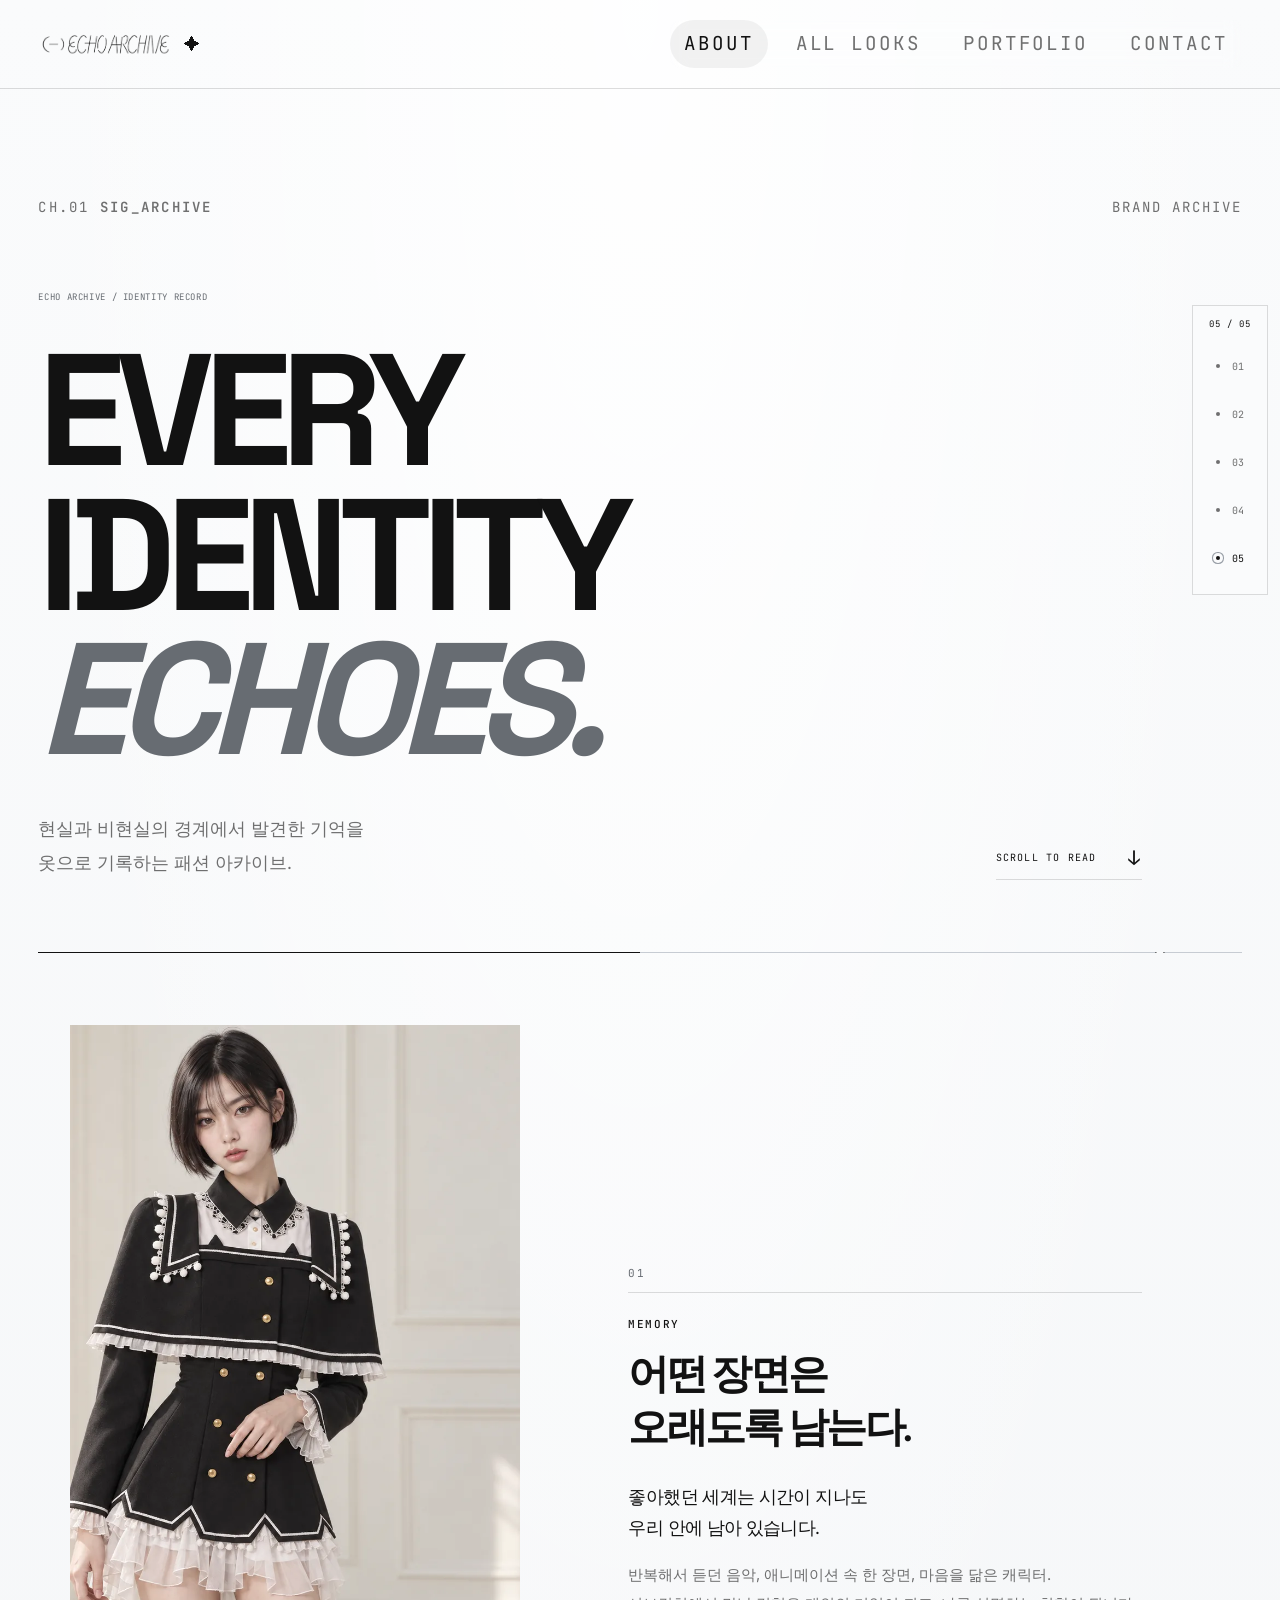
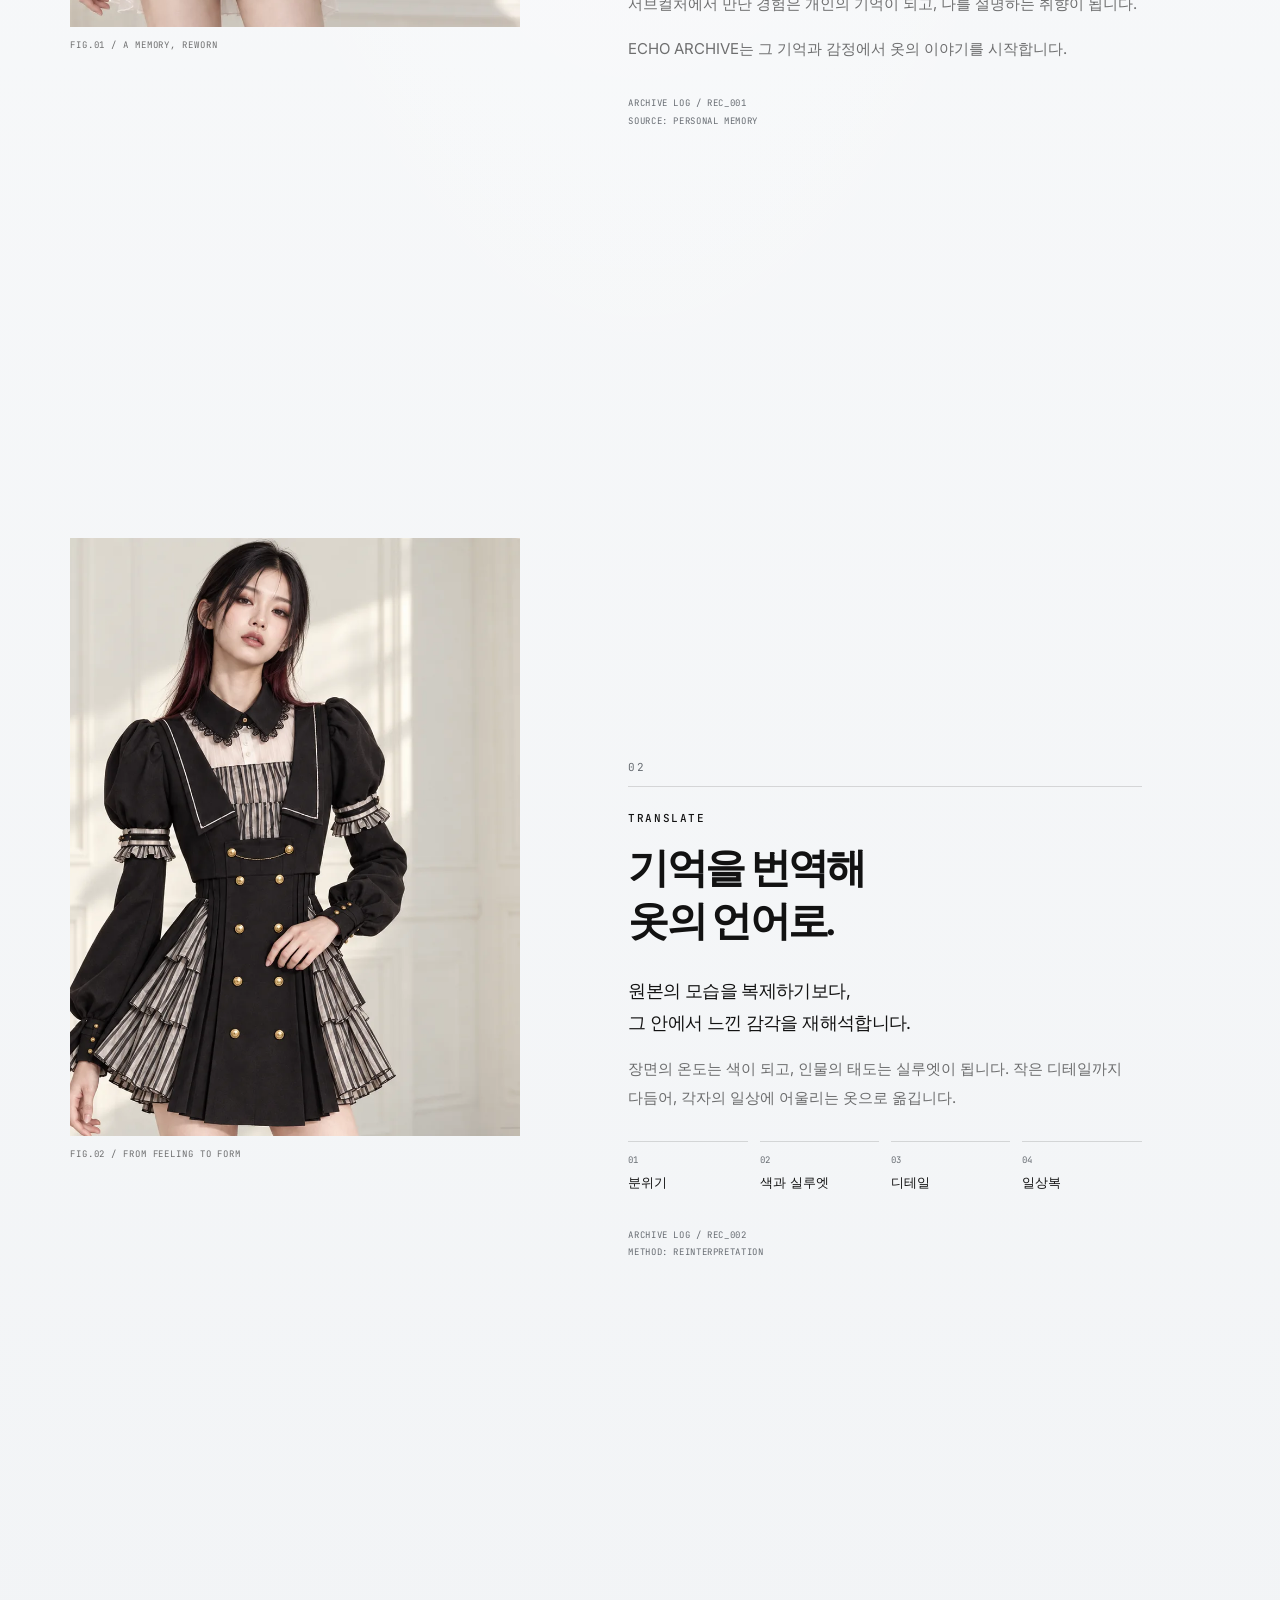
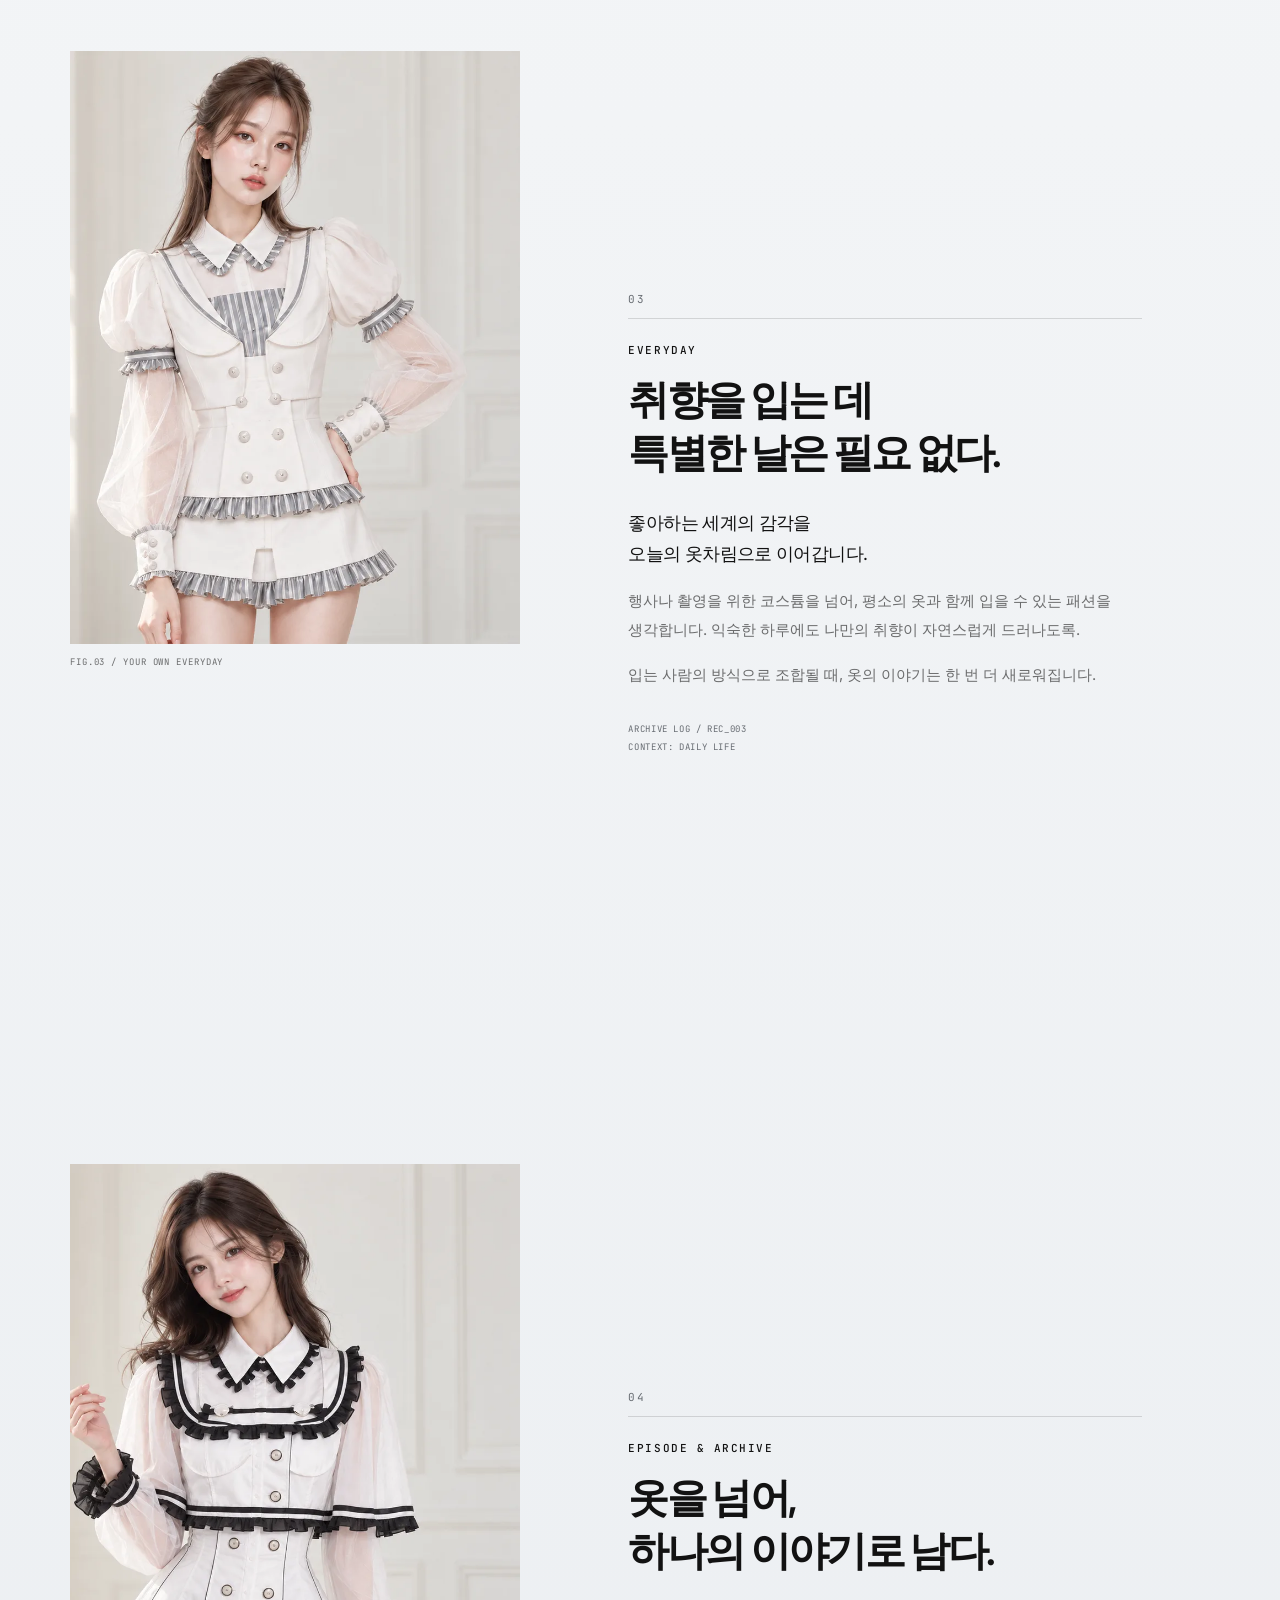
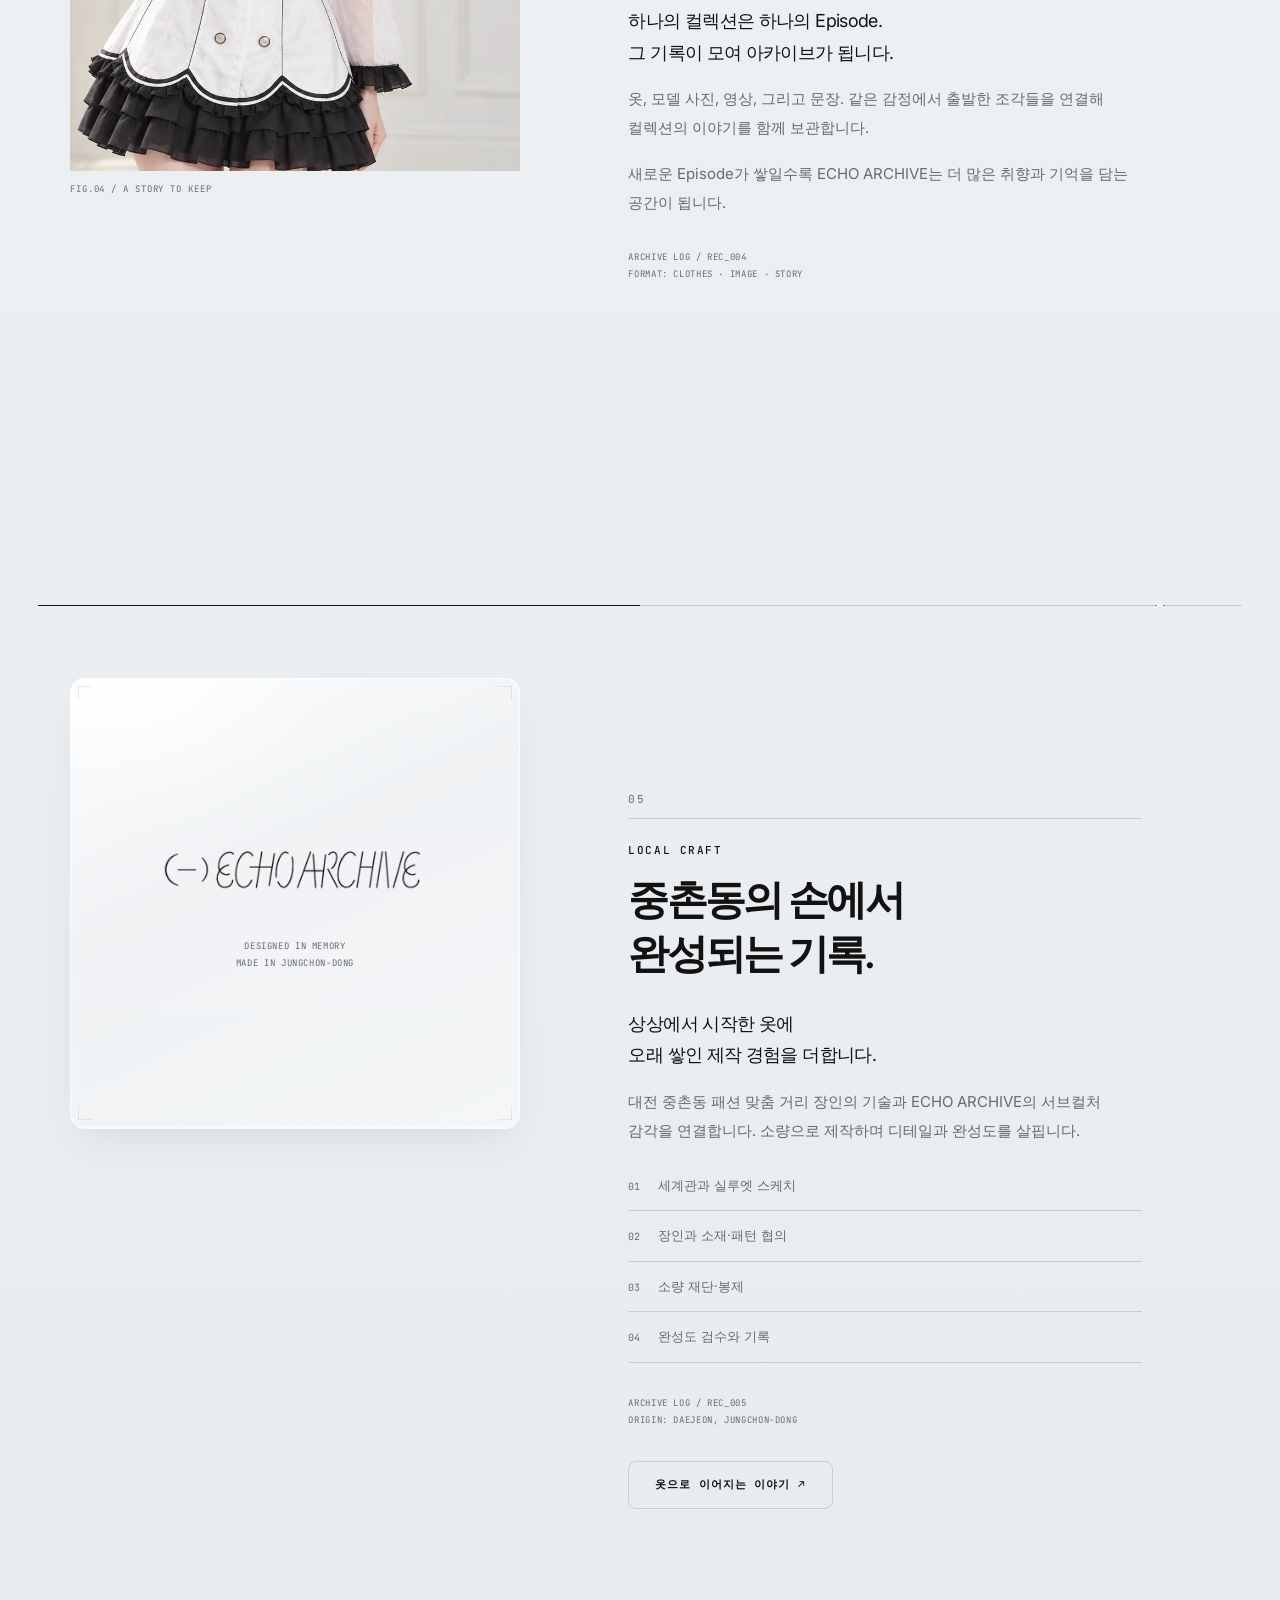
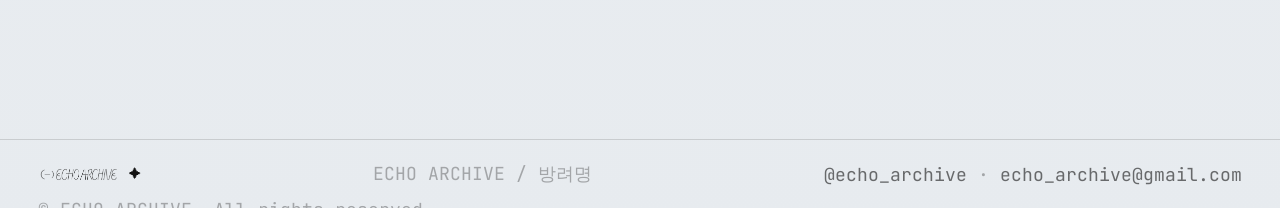
==== commit 8c452e92: "[first test] About 페이지 스크롤 서사 리디자인" ====
--- a/about.html
+++ b/about.html
@@ -35,74 +35,134 @@
     <div class="page-head channel-head about-channel-head">
       <div class="channel-head-top">
         <p class="channel-code">CH.01 <strong>SIG_ARCHIVE</strong></p>
-        <p class="channel-stamp">2026 F/W — YIN &amp; YANG</p>
+        <p class="channel-stamp">BRAND ARCHIVE</p>
       </div>
     </div>
 
-    <section class="about-hero" aria-labelledby="aboutTitle">
-      <div class="about-hero-panel about-hero-dark glass-panel glass-corners">
-        <p class="k">MANIFESTO / 001</p>
-        <h1 id="aboutTitle">EVERY<br />IDENTITY</h1>
+    <!-- [작성서 02 브랜드] 인트로는 번호 없이, 다섯 개의 기록으로 이어집니다. -->
+    <section class="about-intro" aria-labelledby="aboutTitle">
+      <p class="about-scene-meta">ECHO ARCHIVE / IDENTITY RECORD</p>
+      <h1 id="aboutTitle">EVERY<br />IDENTITY<br /><span>ECHOES.</span></h1>
+      <div class="about-intro-bottom">
+        <p>현실과 비현실의 경계에서 발견한 기억을<br />옷으로 기록하는 패션 아카이브.</p>
+        <a class="about-start" href="#scene-memory">SCROLL TO READ <span aria-hidden="true">↓</span></a>
       </div>
-      <div class="about-hero-panel about-hero-light glass-panel glass-corners">
-        <p class="k">ECHO ARCHIVE</p>
-        <p class="about-echo-word" aria-hidden="true">ECHOES.</p>
-        <p>우리가 기억하는 장면과 감정을 옷이라는 새로운 신호로 기록합니다.</p>
+    </section>
+
+    <nav class="about-progress" aria-label="장면 진행">
+      <p class="about-progress-count" aria-hidden="true">01 / 05</p>
+      <ol class="about-progress-links">
+        <li><a href="#scene-memory" aria-label="01 MEMORY — 기억" aria-current="location"><span aria-hidden="true">01</span><span class="about-progress-label">MEMORY</span></a></li>
+        <li><a href="#scene-translate" aria-label="02 TRANSLATE — 재해석"><span aria-hidden="true">02</span><span class="about-progress-label">TRANSLATE</span></a></li>
+        <li><a href="#scene-everyday" aria-label="03 EVERYDAY — 일상"><span aria-hidden="true">03</span><span class="about-progress-label">EVERYDAY</span></a></li>
+        <li><a href="#scene-episode" aria-label="04 EPISODE & ARCHIVE — 기록"><span aria-hidden="true">04</span><span class="about-progress-label">EPISODE</span></a></li>
+        <li><a href="#scene-craft" aria-label="05 LOCAL CRAFT — 제작"><span aria-hidden="true">05</span><span class="about-progress-label">LOCAL CRAFT</span></a></li>
+      </ol>
+    </nav>
+
+    <div class="yy-rule" aria-hidden="true"><span class="yy-rule-node"></span></div>
+
+    <section class="about-scene" id="scene-memory" data-scene="01" aria-labelledby="sceneMemoryTitle">
+      <div class="about-scene-inner">
+        <figure class="about-scene-visual">
+          <img src="images/campaign/capsule-01/scene-memory.webp" alt="레이스 칼라와 검정 케이프 재킷을 입은 모델" width="823" height="1100" loading="lazy" decoding="async" />
+          <figcaption>FIG.01 / A MEMORY, REWORN</figcaption>
+        </figure>
+        <div class="about-scene-copy">
+          <p class="about-scene-index">01</p>
+          <p class="eyebrow">MEMORY</p>
+          <h2 id="sceneMemoryTitle">어떤 장면은<br />오래도록 남는다.</h2>
+          <p class="about-scene-lead">좋아했던 세계는 시간이 지나도<br />우리 안에 남아 있습니다.</p>
+          <p>반복해서 듣던 음악, 애니메이션 속 한 장면, 마음을 닮은 캐릭터. 서브컬처에서 만난 경험은 개인의 기억이 되고, 나를 설명하는 취향이 됩니다.</p>
+          <p>ECHO ARCHIVE는 그 기억과 감정에서 옷의 이야기를 시작합니다.</p>
+          <p class="about-scene-meta">ARCHIVE LOG / REC_001<br />SOURCE: PERSONAL MEMORY</p>
+        </div>
+      </div>
+    </section>
+
+    <section class="about-scene" id="scene-translate" data-scene="02" aria-labelledby="sceneTranslateTitle">
+      <div class="about-scene-inner">
+        <figure class="about-scene-visual">
+          <img src="images/campaign/capsule-01/scene-translate.webp" alt="줄무늬 패널과 퍼프 소매가 있는 검정 의상을 입은 모델" width="828" height="1100" loading="lazy" decoding="async" />
+          <figcaption>FIG.02 / FROM FEELING TO FORM</figcaption>
+        </figure>
+        <div class="about-scene-copy">
+          <p class="about-scene-index">02</p>
+          <p class="eyebrow">TRANSLATE</p>
+          <h2 id="sceneTranslateTitle">기억을 번역해<br />옷의 언어로.</h2>
+          <p class="about-scene-lead">원본의 모습을 복제하기보다,<br />그 안에서 느낀 감각을 재해석합니다.</p>
+          <p>장면의 온도는 색이 되고, 인물의 태도는 실루엣이 됩니다. 작은 디테일까지 다듬어, 각자의 일상에 어울리는 옷으로 옮깁니다.</p>
+          <ol class="about-translation-steps" aria-label="재해석 과정">
+            <li><span>01</span>분위기</li>
+            <li><span>02</span>색과 실루엣</li>
+            <li><span>03</span>디테일</li>
+            <li><span>04</span>일상복</li>
+          </ol>
+          <p class="about-scene-meta">ARCHIVE LOG / REC_002<br />METHOD: REINTERPRETATION</p>
+        </div>
+      </div>
+    </section>
+
+    <section class="about-scene" id="scene-everyday" data-scene="03" aria-labelledby="sceneEverydayTitle">
+      <div class="about-scene-inner">
+        <figure class="about-scene-visual">
+          <img src="images/campaign/capsule-01/scene-everyday.webp" alt="은회색 주름 장식과 흰색 퍼프 소매 의상을 입은 모델" width="835" height="1100" loading="lazy" decoding="async" />
+          <figcaption>FIG.03 / YOUR OWN EVERYDAY</figcaption>
+        </figure>
+        <div class="about-scene-copy">
+          <p class="about-scene-index">03</p>
+          <p class="eyebrow">EVERYDAY</p>
+          <h2 id="sceneEverydayTitle">취향을 입는 데<br />특별한 날은 필요 없다.</h2>
+          <p class="about-scene-lead">좋아하는 세계의 감각을<br />오늘의 옷차림으로 이어갑니다.</p>
+          <p>행사나 촬영을 위한 코스튬을 넘어, 평소의 옷과 함께 입을 수 있는 패션을 생각합니다. 익숙한 하루에도 나만의 취향이 자연스럽게 드러나도록.</p>
+          <p>입는 사람의 방식으로 조합될 때, 옷의 이야기는 한 번 더 새로워집니다.</p>
+          <p class="about-scene-meta">ARCHIVE LOG / REC_003<br />CONTEXT: DAILY LIFE</p>
+        </div>
+      </div>
+    </section>
+
+    <section class="about-scene" id="scene-episode" data-scene="04" aria-labelledby="sceneEpisodeTitle">
+      <div class="about-scene-inner">
+        <figure class="about-scene-visual">
+          <img src="images/campaign/capsule-01/scene-episode.webp" alt="검정 프릴과 흰색 케이프 칼라 의상을 입은 모델" width="816" height="1100" loading="lazy" decoding="async" />
+          <figcaption>FIG.04 / A STORY TO KEEP</figcaption>
+        </figure>
+        <div class="about-scene-copy">
+          <p class="about-scene-index">04</p>
+          <p class="eyebrow">EPISODE &amp; ARCHIVE</p>
+          <h2 id="sceneEpisodeTitle">옷을 넘어,<br />하나의 이야기로 남다.</h2>
+          <p class="about-scene-lead">하나의 컬렉션은 하나의 Episode.<br />그 기록이 모여 아카이브가 됩니다.</p>
+          <p>옷, 모델 사진, 영상, 그리고 문장. 같은 감정에서 출발한 조각들을 연결해 컬렉션의 이야기를 함께 보관합니다.</p>
+          <p>새로운 Episode가 쌓일수록 ECHO ARCHIVE는 더 많은 취향과 기억을 담는 공간이 됩니다.</p>
+          <p class="about-scene-meta">ARCHIVE LOG / REC_004<br />FORMAT: CLOTHES · IMAGE · STORY</p>
+        </div>
       </div>
     </section>
 
     <div class="yy-rule" aria-hidden="true"><span class="yy-rule-node"></span></div>
 
-    <section class="section story-intro chapter" aria-labelledby="storyTitle">
-      <div>
-        <p class="eyebrow"><span class="chapter-index">01</span> OUR STORY</p>
-        <h2 id="storyTitle">기억을 입는<br />새로운 방식</h2>
-      </div>
-      <div class="story-copy">
-        <p>ECHO ARCHIVE는 애니메이션, 음악, 서브컬처에서 받은 인상을 패션으로 재해석합니다. 문화를 그대로 복제하는 대신, 오래 남은 장면과 감정을 새로운 옷과 이야기로 바꿉니다.</p>
-        <p>각 컬렉션은 하나의 세계관이자 기록물인 <strong>CAPSULE</strong>로 구성됩니다. 익숙하지만 어딘가 낯선 신호를 통해 서로 다른 취향과 정체성이 다시 울려 퍼지게 합니다.</p>
-      </div>
-    </section>
-
-    <!-- 반전 챕터 — 페이지에서 유일하게 색이 뒤집히는 구간. 2026 F/W 시즌 테마인
-         음양(Yin & Yang)의 조화를 선언한다. 심볼은 회전 애니메이션으로 균형·순환을 암시한다. -->
-    <section class="season-reversal" aria-labelledby="seasonTitle">
-      <div class="season-reversal-symbol" aria-hidden="true">☯</div>
-      <p class="eyebrow">2026 F/W THEME</p>
-      <h2 id="seasonTitle">음양의 조화<br />YIN &amp; YANG</h2>
-      <p class="lead">반대되는 존재는 적이 아니라 짝이자 거울입니다. 중요한 것은 대립이 아니라 조화와 순환입니다.</p>
-      <p class="season-reversal-tags"><span>흑 / 백</span><span>대칭 / 비대칭</span><span>부드러움 / 날카로움</span></p>
-    </section>
-
-    <div class="yy-rule" aria-hidden="true"><span class="yy-rule-node"></span></div>
-
-    <section class="section chapter" aria-labelledby="valuesTitle">
-      <p class="eyebrow"><span class="chapter-index">02</span> CORE VALUES</p>
-      <h2 id="valuesTitle">Different signals.<br />One archive.</h2>
-      <div class="value-grid">
-        <article class="value-card glass-panel glass-corners"><span>01</span><strong>개성.</strong><p>각자의 취향과 기억을 숨기지 않는 선명한 정체성</p></article>
-        <article class="value-card glass-panel glass-corners"><span>02</span><strong>재미.</strong><p>상반된 이미지가 만나 만들어 내는 낯설고 유쾌한 감각</p></article>
-        <article class="value-card glass-panel glass-corners"><span>03</span><strong>경험.</strong><p>옷, 이미지, 이야기가 연결되는 하나의 캡슐 세계관</p></article>
-      </div>
-    </section>
-
-    <div class="yy-rule" aria-hidden="true"><span class="yy-rule-node"></span></div>
-
-    <section class="section brand-story-grid chapter" aria-labelledby="craftTitle">
-      <div class="brand-symbol-placeholder glass-panel glass-corners">
-        <img src="images/brand/echo-archive-logo.png" alt="ECHO ARCHIVE 로고" loading="lazy" />
-      </div>
-      <div class="craft-copy glass-panel glass-corners">
-        <p class="eyebrow"><span class="chapter-index">03</span> LOCAL CRAFT</p>
-        <h2 id="craftTitle">중촌동에서<br />완성되는 기록</h2>
-        <p>대전 중촌동 패션 맞춤 거리의 제작 경험과 ECHO ARCHIVE의 서브컬처 감각을 연결합니다. 각 제품은 소량으로 제작해 디테일과 완성도를 지킵니다.</p>
-        <ol class="craft-steps">
-          <li><span>01</span>세계관과 실루엣 스케치</li>
-          <li><span>02</span>중촌동 장인과 소재·패턴 협의</li>
-          <li><span>03</span>소량 재단·봉제로 디테일 확인</li>
-          <li><span>04</span>검수 후 CAPSULE로 기록·공개</li>
-        </ol>
-        <p class="about-cta"><a href="products.html" class="btn ghost">CAPSULE 열기</a></p>
+    <!-- [작성서 02 제작 철학] 브랜드의 이야기는 지역 장인의 손에서 완성됩니다. -->
+    <section class="about-scene" id="scene-craft" data-scene="05" aria-labelledby="sceneCraftTitle">
+      <div class="about-scene-inner brand-story-grid">
+        <div class="about-scene-visual brand-symbol-placeholder glass-panel glass-corners">
+          <img src="images/brand/echo-archive-logo.png" alt="ECHO ARCHIVE 로고" loading="lazy" decoding="async" />
+          <p class="about-scene-meta">DESIGNED IN MEMORY<br />MADE IN JUNGCHON-DONG</p>
+        </div>
+        <div class="about-scene-copy craft-copy">
+          <p class="about-scene-index">05</p>
+          <p class="eyebrow">LOCAL CRAFT</p>
+          <h2 id="sceneCraftTitle">중촌동의 손에서<br />완성되는 기록.</h2>
+          <p class="about-scene-lead">상상에서 시작한 옷에<br />오래 쌓인 제작 경험을 더합니다.</p>
+          <p>대전 중촌동 패션 맞춤 거리 장인의 기술과 ECHO ARCHIVE의 서브컬처 감각을 연결합니다. 소량으로 제작하며 디테일과 완성도를 살핍니다.</p>
+          <ol class="craft-steps" aria-label="소량 제작 과정">
+            <li><span>01</span>세계관과 실루엣 스케치</li>
+            <li><span>02</span>장인과 소재·패턴 협의</li>
+            <li><span>03</span>소량 재단·봉제</li>
+            <li><span>04</span>완성도 검수와 기록</li>
+          </ol>
+          <p class="about-scene-meta">ARCHIVE LOG / REC_005<br />ORIGIN: DAEJEON, JUNGCHON-DONG</p>
+          <p class="about-cta"><a href="products.html" class="btn ghost">옷으로 이어지는 이야기 <span aria-hidden="true">↗</span></a></p>
+        </div>
       </div>
     </section>
   </main>
@@ -114,5 +174,7 @@
     <p>© ECHO ARCHIVE. All rights reserved.</p>
   </footer>
   <script src="script.js?v=20260902-design-1b"></script>
+  <script src="scripts/motion.js"></script>
+  <script src="scripts/about.js"></script>
 </body>
 </html>
--- a/style.css
+++ b/style.css
@@ -18,6 +18,7 @@
   --font-display: "Space Grotesk", "Arial Black", sans-serif;
   --font-main: "Inter", "Apple SD Gothic Neo", "Noto Sans KR", sans-serif;
   --font-mono: "JetBrains Mono", Consolas, monospace;
+  --font-fashion: "Playfair Display", "Noto Serif KR", serif;
   --radius: 10px;
   --maxw: 1504px;
   --page-x: clamp(22px, 3vw, 48px);
@@ -132,19 +133,19 @@
    현재 페이지에는 홈 TV의 전원등과 같은 부품을 재사용해 점등시킨다(::after). */
 .nav { position: relative; z-index: 40; background: transparent; border-bottom: 1px solid var(--stage-ink-line); }
 .nav-inner { width: min(100%, var(--maxw)); min-height: 84px; margin: 0 auto; padding: 20px var(--page-x); display: flex; align-items: center; justify-content: space-between; gap: 28px; }
+.nav-inner .logo { flex-shrink: 0; }
 .logo { display: inline-flex; align-items: center; gap: 8px; text-decoration: none; }
 .logo img { width: auto; height: clamp(24px, 2.6vw, 34px); }
 .logo::after { color: var(--stage-ink); content: "✦"; font-size: 16px; }
+/* 포트폴리오 페이지는 로고를 160% 키운 전용 스케일을 쓴다(요청 범위: 이 페이지 한정) */
+.portfolio-page .logo img { height: clamp(38px, 4.16vw, 54px); }
 .nav-toggle { width: 44px; height: 44px; border: 1px solid var(--stage-ink-line); border-radius: 8px; background: rgba(255,255,255,.6); color: var(--stage-ink); cursor: pointer; }
 .nav-menu { position: absolute; top: 74px; left: var(--page-x); right: var(--page-x); display: none; flex-direction: column; overflow: hidden; border: 1px solid var(--stage-ink-line); border-radius: 10px; background: rgba(250,251,252,.98); box-shadow: 0 18px 48px rgba(70,82,100,.18); backdrop-filter: blur(8px); }
 .nav-menu.open { display: flex; }
-.nav-menu a { position: relative; display: flex; align-items: center; gap: 8px; padding: 14px 18px; border-bottom: 1px solid var(--stage-ink-line); color: var(--stage-ink-soft); font-family: var(--font-mono); font-size: 12px; letter-spacing: .1em; text-decoration: none; text-transform: uppercase; }
+.nav-menu a { position: relative; display: flex; align-items: center; gap: 8px; padding: 14px 18px; border-radius: 999px; border-bottom: 1px solid var(--stage-ink-line); color: var(--stage-ink-soft); font-family: var(--font-mono); font-size: clamp(13px, 4vw, 20px); letter-spacing: .1em; text-decoration: none; text-transform: uppercase; white-space: nowrap; transition: background .18s ease; }
 .nav-menu a:last-child { border-bottom: 0; }
 .nav-menu a:hover, .nav-menu a.active { color: var(--stage-ink); }
-.nav-menu a::before { color: var(--stage-ink-faint); content: "CH." attr(data-ch); font-size: 9px; letter-spacing: .05em; opacity: .7; }
-.nav-menu a.active::before { color: var(--stage-ink-soft); opacity: 1; }
-.nav-menu a::after { display: inline-block; width: 5px; height: 5px; border-radius: 50%; background: var(--stage-ink-line); content: ""; flex-shrink: 0; }
-.nav-menu a.active::after { background: radial-gradient(circle at 35% 30%, #eaf4ff, #8fc4ff 45%, var(--focus-ring) 100%); box-shadow: 0 0 6px 1px var(--glow-cool); }
+.nav-menu a.active { background: rgba(0,0,0,.05); }
 
 /* 공통 페이지 */
 main { min-height: calc(100vh - 166px); }
@@ -202,6 +203,14 @@
 .btn:hover { box-shadow: 0 8px 20px -10px var(--glass-shadow); transform: translateY(-1px); }
 .btn.ghost { background: transparent; }
 .btn.ghost:hover { border-color: var(--stage-ink-soft); }
+/* 음양(YIN/YANG) 대비 버튼 쌍 — 검정/흰색으로 서로 반전된 한 벌.
+   아이콘은 conic-gradient 반원 두 개로 CSS만으로 그린다(사진 자산 없이). */
+.btn-yinyang-icon { width: 14px; height: 14px; border-radius: 50%; flex-shrink: 0; }
+.btn-yang { border-color: var(--stage-ink); background: var(--stage-ink); color: var(--ice-0); }
+.btn-yang:hover { border-color: var(--stage-ink); box-shadow: 0 8px 20px -10px rgba(18,18,18,.45); }
+.btn-yang .btn-yinyang-icon { background: conic-gradient(from 90deg, var(--ice-0) 0deg 180deg, var(--stage-ink) 180deg 360deg); }
+.btn-yin { border-color: var(--stage-ink); background: var(--ice-0); color: var(--stage-ink); }
+.btn-yin .btn-yinyang-icon { background: conic-gradient(from 90deg, var(--stage-ink) 0deg 180deg, var(--ice-0) 180deg 360deg); box-shadow: inset 0 0 0 1px var(--stage-ink); }
 .tags { display: flex; flex-wrap: wrap; gap: 8px; margin-top: 22px; }
 .tags span { padding: 7px 10px; border: 1px solid var(--stage-ink-line); border-radius: 999px; color: var(--stage-ink-soft); font-family: var(--font-mono); font-size: 10px; }
 
@@ -247,10 +256,10 @@
   transform: translateX(120%);
   transition: transform .62s ease, opacity .62s ease;
 }
-.card-body { position: relative; z-index: 1; padding: clamp(18px,2.4vw,28px); }
+.card-body { position: relative; z-index: 1; display: flex; flex-direction: column; height: 100%; padding: clamp(18px,2.4vw,28px); }
 .card .k { margin-top: 0; }
-.card h3 { margin-top: 6px; font: 700 20px/1.25 var(--font-display); }
-.card > .card-body > p:not(.k):not(.price) { margin-top: 8px; color: var(--stage-ink-soft); font-size: 13px; }
+.card h3 { margin-top: 6px; font: 700 20px/1.25 var(--font-fashion); font-style: italic; }
+.card > .card-body > p:not(.k):not(.price) { flex: 1; margin-top: 8px; color: var(--stage-ink-soft); font-size: 13px; }
 .card .price { margin-top: 10px; font-family: var(--font-mono); font-size: 12px; color: var(--stage-ink-soft); }
 .card .view-look { display: inline-flex; align-items: center; margin-top: 18px; color: var(--stage-ink); font-size: 18px; opacity: 0; transform: translateX(-4px); transition: opacity .2s ease, transform .2s ease; }
 .card:hover .view-look, .card:focus-visible .view-look { opacity: 1; transform: translateX(0); }
@@ -268,25 +277,6 @@
 }
 .card-placeholder h3 { color: var(--stage-ink-faint); }
 @keyframes placeholdersweep { to { transform: translateX(60px); } }
-
-/* YIN/YANG 극성 배너 — 홈 TV에서 ?polarity=로 들어왔을 때만 JS가 채우고 보여준다.
-   매칭된 제품이 없어 전체 목록으로 폴백했을 때도 이 배너로 그 사실을 알려
-   "필터가 고장났다"는 오해를 막는다. */
-.polarity-banner {
-  display: flex;
-  align-items: center;
-  gap: 10px;
-  width: min(100%, var(--maxw));
-  margin: 0 auto;
-  padding: 12px var(--page-x);
-  color: var(--stage-ink-soft);
-  font: 600 12px var(--font-mono);
-  letter-spacing: .04em;
-}
-.polarity-banner[hidden] { display: none; }
-.polarity-banner-dot { width: 7px; height: 7px; border-radius: 50%; background: radial-gradient(circle at 35% 30%, #eaf4ff, #8fc4ff 45%, var(--focus-ring) 100%); box-shadow: 0 0 6px 1px var(--glow-cool); flex-shrink: 0; }
-.polarity-banner p { flex: 1; }
-.polarity-banner-clear { color: var(--stage-ink-faint); text-decoration: underline; text-underline-offset: 3px; white-space: nowrap; }
 
 /* 제품 카테고리 필터 — 카테고리가 2개 이상일 때만 표시(JS가 hidden 토글) */
 .filter-rail { display: flex; flex-wrap: wrap; align-items: center; gap: 10px 14px; }
@@ -298,9 +288,9 @@
 .filter-chip[aria-pressed="true"] { background: var(--stage-ink); color: var(--ice-0); border-color: var(--stage-ink); }
 .products-toolbar-section { padding-top: 0; padding-bottom: 0; }
 
-.archive-note { text-align: center; }
+.archive-note { text-align: center; padding-top: clamp(24px,3vw,40px); padding-bottom: clamp(24px,3vw,40px); }
 .archive-note h2 { margin-left: auto; margin-right: auto; }
-.archive-note-links { display: flex; flex-wrap: wrap; justify-content: center; gap: 12px; margin-top: 22px; }
+.archive-note-links { display: flex; flex-wrap: wrap; justify-content: center; gap: 12px; }
 
 @media (min-width: 1180px) {
   .grid { grid-template-columns: repeat(4, minmax(0,1fr)); }
@@ -318,13 +308,14 @@
 /* 홈 — 크롬 Y2K 스튜디오 */
 .home-page { overflow-x: hidden; background: var(--ice-0); }
 .home-stage {
+  --stage-pad-y: clamp(10px, 2vh, 28px);
   position: relative;
   display: flex;
   min-height: 100svh;
   isolation: isolate;
   align-items: flex-start;
   justify-content: center;
-  padding: clamp(10px, 2vh, 28px) 0;
+  padding: var(--stage-pad-y) 0;
   background:
     radial-gradient(ellipse 78% 60% at 50% 8%, rgba(255,255,255,.9), transparent 62%),
     linear-gradient(180deg, var(--ice-0) 0%, var(--ice-1) 46%, var(--ice-2) 100%);
@@ -341,7 +332,10 @@
   position: relative;
   container-type: inline-size;
   container-name: home-frame;
-  width: min(100%, 1586px);
+  /* 가로 폭뿐 아니라 남은 세로 높이도 최대 폭 후보로 넣는다 — 뷰포트가 짧으면
+     (일반 데스크톱 100% 배율에서도) 992px 높이를 다 못 채워 바닥 반사·푸터가
+     화면 아래로 잘리던 문제를 막기 위함. */
+  width: min(100%, 1586px, calc((100svh - 2 * var(--stage-pad-y)) * 1586 / 992));
   /* 렌더 자산의 실제 캔버스 비율과 맞춰 위치 %가 어긋나지 않게 한다 */
   aspect-ratio: 1586 / 992;
   margin: 0 auto;
@@ -360,18 +354,8 @@
   gap: 16px;
 }
 .home-brand { display: inline-flex; align-items: flex-start; gap: 6px; text-decoration: none; }
-.home-brand-mark { height: clamp(15px, 2cqw, 24px); filter: none; }
+.home-brand-mark { height: clamp(37px, 5cqw, 60px); filter: none; }
 .home-brand-star { margin-top: -.1em; color: var(--stage-ink); font-size: clamp(11px, 1.4cqw, 17px); line-height: 1; }
-.home-brand-sub {
-  position: absolute;
-  top: 100%;
-  left: 0;
-  margin-top: .55em;
-  color: var(--stage-ink-faint);
-  font: 500 clamp(7px, .68cqw, 10px) var(--font-mono);
-  letter-spacing: .22em;
-  white-space: nowrap;
-}
 .home-nav { display: flex; align-items: center; gap: clamp(14px, 1.8cqw, 26px); }
 .home-nav a {
   color: var(--stage-ink);
@@ -687,7 +671,7 @@
   justify-content: space-between;
   gap: 12px;
   color: var(--stage-ink-faint);
-  font: 600 clamp(7px, .7cqw, 10px) var(--font-mono);
+  font: 600 clamp(14px, 1.4cqw, 20px) var(--font-mono);
   letter-spacing: .12em;
 }
 .home-footer-brand {
@@ -752,77 +736,91 @@
 body.transition-active { overflow: hidden; }
 body.transition-active .tv:not(.is-focused) { opacity: 0; filter: brightness(.2); }
 
-/* 브랜드 소개 */
-.about-hero { display: grid; width: min(calc(100% - (var(--page-x) * 2)),calc(var(--maxw) - (var(--page-x) * 2))); margin: 24px auto 0; gap: 14px; }
-.about-hero-panel { position: relative; z-index: 1; display: flex; min-height: 280px; flex-direction: column; justify-content: flex-end; padding: clamp(30px,5vw,64px); }
-.about-hero-dark { color: var(--stage-ink); }
-.about-hero-dark::before { background: radial-gradient(ellipse 70% 50% at 85% 100%, rgba(180,196,216,.5), transparent 70%); }
-.about-hero-light { color: var(--stage-ink); }
-.about-hero h1, .about-echo-word { font: 800 clamp(42px,7vw,84px)/.94 var(--font-display); font-style: italic; letter-spacing: -.03em; text-transform: uppercase; }
-.about-hero .about-echo-word { max-width: none; margin: 0; color: var(--stage-ink); opacity: .5; }
-.about-hero p { max-width: 440px; margin-top: 18px; color: var(--stage-ink-soft); font-size: 14px; }
-.about-hero .k { margin: 0 0 18px; color: var(--stage-ink-faint); }
-.story-intro { display: grid; gap: 28px; align-items: start; }
-.story-copy { padding-top: 6px; color: var(--stage-ink-soft); font-size: clamp(15px,1.5vw,18px); }
-.story-copy p + p { margin-top: 20px; }
-.story-copy strong { color: var(--stage-ink); font-family: var(--font-mono); font-size: .85em; letter-spacing: .08em; }
-
-.value-grid { display: grid; grid-template-columns: 1fr; gap: 14px; }
-.value-card { position: relative; z-index: 1; display: flex; min-height: 260px; flex-direction: column; overflow: hidden; padding: clamp(24px,3vw,32px); color: var(--stage-ink); }
-.value-card span { color: var(--stage-ink-faint); font: 600 10px var(--font-mono); letter-spacing: .16em; }
-.value-card strong { margin-top: auto; font: 800 clamp(24px,3vw,32px)/1 var(--font-display); font-style: italic; text-transform: uppercase; }
-.value-card p { max-width: 260px; margin-top: 12px; color: var(--stage-ink-soft); font-size: 12px; }
-/* 값 카드 배경의 추상 유리 형태 — 사진 없이 CSS 그라데이션만으로 표현 */
-.value-card::after {
-  position: absolute;
-  right: -20%;
-  bottom: -30%;
-  z-index: -1;
-  width: 65%;
-  aspect-ratio: 1;
-  border-radius: 40% 60% 55% 45% / 50% 45% 55% 50%;
-  background: radial-gradient(circle at 30% 30%, rgba(255,255,255,.95), rgba(200,214,230,.25) 60%, transparent 75%);
-  box-shadow: inset 0 0 30px rgba(255,255,255,.6), inset -10px -10px 20px rgba(120,140,165,.18);
-  content: "";
-  filter: blur(.3px);
-}
-.value-card:nth-child(2)::after { border-radius: 55% 45% 60% 40% / 45% 55% 45% 55%; }
-.value-card:nth-child(3)::after { border-radius: 50% 50% 40% 60% / 60% 40% 60% 40%; }
-
-.about-channel-head { padding-bottom: 0; }
-.chapter-index { display: inline-block; margin-right: 8px; color: var(--stage-ink-soft); font-weight: 700; }
-
-/* 반전 챕터 — 페이지에서 유일하게 색이 뒤집히는 구간(2026 F/W 음양 선언) */
-.season-reversal {
-  width: 100%;
-  padding: clamp(64px,12vw,140px) var(--page-x);
-  background: var(--stage-ink);
-  color: var(--ice-0);
-  text-align: center;
-}
-.season-reversal .eyebrow { color: rgba(255,255,255,.5); }
-.season-reversal h2 { max-width: 900px; margin: 10px auto 20px; color: var(--ice-0); font: 800 clamp(30px,5.5vw,60px)/1.1 var(--font-display); font-style: italic; letter-spacing: -.02em; }
-.season-reversal .lead { max-width: 620px; margin: 0 auto; color: rgba(255,255,255,.68); }
-.season-reversal-symbol { margin-bottom: 18px; color: var(--ice-0); font-size: clamp(48px,7vw,84px); line-height: 1; animation: seasonspin 16s linear infinite; }
-.season-reversal-tags { display: flex; flex-wrap: wrap; justify-content: center; gap: 10px; margin-top: 26px; }
-.season-reversal-tags span { padding: 7px 14px; border: 1px solid rgba(255,255,255,.28); border-radius: 999px; color: rgba(255,255,255,.75); font: 10px var(--font-mono); letter-spacing: .1em; text-transform: uppercase; }
-@keyframes seasonspin { to { transform: rotate(360deg); } }
-
-/* 장인 제작 공정 스텝 */
-.craft-steps { display: grid; gap: 12px; margin-top: 22px; }
-.craft-steps li { display: flex; align-items: baseline; gap: 12px; padding-bottom: 12px; border-bottom: 1px solid var(--stage-ink-line); color: var(--stage-ink-soft); font-size: 13px; }
-.craft-steps li:last-child { border-bottom: 0; }
-.craft-steps li span { color: var(--stage-ink-faint); font: 700 11px var(--font-mono); }
-
-.brand-story-grid { display: grid; gap: 20px; }
-.brand-symbol-placeholder, .craft-copy { position: relative; z-index: 1; min-height: 220px; }
-.brand-symbol-placeholder { display: grid; place-items: center; padding: 32px; }
-.brand-symbol-placeholder img { width: min(100%,280px); }
-.craft-copy { display: flex; flex-direction: column; justify-content: center; padding: clamp(28px,4vw,48px); }
-.craft-copy p { color: var(--stage-ink-soft); }
-.craft-copy .eyebrow { color: var(--stage-ink-faint); }
-.craft-copy h2 { color: var(--stage-ink); }
-.about-cta { margin-top: 28px; }
+/* 브랜드 소개 — 기본 상태는 항상 읽을 수 있고, JS 준비 후에만 흐림을 적용합니다. */
+.about-page { overflow-x: hidden; --about-blur: 6px; --about-dim: .45; --about-fallback-blur: 6px; --about-fallback-dim: .45; }
+.about-page .about-channel-head { padding-bottom: 0; }
+.about-page .about-intro { width: min(100%,var(--maxw)); margin: 0 auto; padding: 56px var(--page-x) 72px; }
+.about-page .about-intro h1 { margin: 32px 0 40px; color: var(--stage-ink); font: 700 clamp(52px,12.4vw,160px)/.91 var(--font-display); letter-spacing: -.065em; }
+.about-page .about-intro h1 span { color: var(--chrome-700); font-style: italic; }
+.about-page .about-intro-bottom { display: flex; flex-direction: column; align-items: flex-start; gap: 28px; }
+.about-page .about-intro-bottom > p { color: var(--stage-ink-soft); font-size: clamp(14px,1.5vw,18px); line-height: 1.9; word-break: keep-all; }
+.about-page .about-start { display: inline-flex; align-items: center; gap: 32px; min-height: 44px; color: var(--stage-ink); font: 10px var(--font-mono); letter-spacing: .12em; text-decoration: none; border-bottom: 1px solid var(--stage-ink-line); }
+.about-page .about-start span { font-size: 20px; }
+.about-page .about-scene { width: min(100%,var(--maxw)); margin: 0 auto; padding: 52px var(--page-x) 72px; opacity: 1; filter: none; scroll-margin-top: 64px; }
+.about-page .about-scene-inner { display: grid; grid-template-columns: minmax(0,1fr); gap: 36px; opacity: 1; filter: none; }
+.about-page .about-scene-visual { position: static; min-width: 0; width: 100%; margin: 0; align-self: start; }
+.about-page .about-scene-visual > img { width: 100%; height: auto; }
+.about-page .about-scene-visual figcaption { padding-top: 12px; color: var(--stage-ink-soft); font: 9px var(--font-mono); letter-spacing: .1em; }
+.about-page .about-scene-copy { min-width: 0; align-self: center; color: var(--stage-ink-soft); font-size: 14px; line-height: 1.95; word-break: keep-all; overflow-wrap: break-word; }
+.about-page .about-scene-index { margin-bottom: 24px; padding-bottom: 12px; border-bottom: 1px solid var(--stage-ink-line); color: var(--chrome-700); font: 11px var(--font-mono); letter-spacing: .12em; }
+.about-page .eyebrow { color: var(--stage-ink); font: 500 11px var(--font-mono); letter-spacing: .14em; }
+.about-page .about-scene-copy h2 { margin: 16px 0 28px; color: var(--stage-ink); font: 600 clamp(29px,3.2vw,48px)/1.3 var(--font-main); letter-spacing: -.065em; }
+.about-page .about-scene-copy > p + p { margin-top: 16px; }
+.about-page .about-scene-copy .about-scene-lead { color: var(--stage-ink); font-size: clamp(16px,1.4vw,20px); line-height: 1.75; letter-spacing: -.035em; }
+.about-page .about-scene-meta { color: var(--chrome-700); font: 9px/1.9 var(--font-mono); letter-spacing: .07em; overflow-wrap: anywhere; }
+.about-page .about-scene-copy .about-scene-meta { margin-top: 32px; }
+/* 기록의 순서를 실제 목록으로 남겨 보조기기와 JS 없는 환경에서도 읽을 수 있습니다. */
+.about-page .about-translation-steps, .about-page .craft-steps { display: grid; margin-top: 28px; list-style: none; }
+.about-page .about-translation-steps { grid-template-columns: repeat(2,minmax(0,1fr)); gap: 18px; }
+.about-page .about-translation-steps li { padding-top: 12px; border-top: 1px solid var(--stage-ink-line); color: var(--stage-ink); font-size: 13px; }
+.about-page .about-translation-steps span { display: block; margin-bottom: 4px; color: var(--chrome-700); font: 9px var(--font-mono); }
+.about-page .craft-steps { gap: 12px; }
+.about-page .craft-steps li { display: flex; align-items: baseline; gap: 18px; padding-bottom: 12px; border-bottom: 1px solid var(--stage-ink-line); font-size: 13px; }
+.about-page .craft-steps li span { color: var(--chrome-700); font: 10px var(--font-mono); }
+.about-page .brand-story-grid { display: grid; }
+.about-page .brand-symbol-placeholder { display: flex; min-height: 300px; aspect-ratio: 1; flex-direction: column; align-items: center; justify-content: center; gap: 36px; padding: 32px; }
+.about-page .brand-symbol-placeholder > img { width: min(100%,280px); height: auto; }
+.about-page .brand-symbol-placeholder .about-scene-meta { text-align: center; }
+.about-page .craft-copy { position: relative; }
+.about-page .about-scene-copy .about-cta { margin-top: 32px; }
+/* 링크는 기본적으로 본문에 표시. 동작 준비 후 진행 위치에 고정합니다. */
+.about-page .about-progress { width: fit-content; max-width: 100%; margin: 0 auto; padding: 12px; color: var(--stage-ink-soft); background: var(--ice-0); font: 10px var(--font-mono); }
+.about-page .about-progress-count { display: none; color: var(--stage-ink); font-variant-numeric: tabular-nums; letter-spacing: .12em; }
+.about-page .about-progress-links { display: flex; list-style: none; }
+.about-page .about-progress a { position: relative; display: flex; align-items: center; justify-content: center; gap: 12px; min-width: 44px; min-height: 44px; text-decoration: none; }
+.about-page .about-progress a::before { width: 4px; height: 4px; border-radius: 50%; background: currentColor; content: ''; }
+.about-page .about-progress a[aria-current] { color: var(--stage-ink); }
+.about-page .about-progress a[aria-current]::before { box-shadow: 0 0 0 3px var(--ice-0), 0 0 0 4px var(--chrome-500); }
+.about-page .about-progress-label { display: none; }
+.about-page.has-scene-progress .about-progress { position: fixed; inset: 0 0 auto; z-index: 30; width: 100%; margin: 0; padding: 14px var(--page-x); border-bottom: 1px solid var(--stage-ink-line); opacity: 0; pointer-events: none; }
+.about-page.has-scene-progress.is-reading .about-progress, .about-page.has-scene-progress .about-progress:focus-within { opacity: 1; pointer-events: auto; }
+.about-page.has-scene-progress .about-progress-count { display: block; text-align: right; }
+/* 모바일에서는 번호만 보이되 Tab으로 접근하면 다섯 이동 링크를 펼칩니다. */
+.about-page.has-scene-progress .about-progress-links { position: absolute; width: 1px; height: 1px; overflow: hidden; clip-path: inset(50%); }
+.about-page.has-scene-progress .about-progress:focus-within .about-progress-links { position: static; width: auto; height: auto; overflow: visible; clip-path: none; justify-content: flex-end; }
+.about-page.js-scenes .about-scene-inner { opacity: var(--about-fallback-dim); filter: blur(var(--about-fallback-blur)); transform: translateY(20px); transition: opacity .5s ease, filter .5s ease, transform .5s ease; }
+.about-page.js-scenes .about-scene.is-active .about-scene-inner { opacity: 1; filter: none; transform: none; }
+/* 지원 브라우저와 Observer 폴백은 서로 다른 클래스만 사용합니다. */
+@supports (animation-timeline: view()) {
+  .about-page.has-scene-motion .about-scene-inner {
+    animation: about-focus linear both;
+    animation-timeline: view();
+    animation-range: entry 10% exit 90%;
+  }
+  @keyframes about-focus {
+    0% { opacity: var(--about-dim); filter: blur(var(--about-blur)); transform: scale(.94) translateY(28px); }
+    35%, 65% { opacity: 1; filter: blur(0); transform: scale(1) translateY(0); }
+    100% { opacity: var(--about-dim); filter: blur(var(--about-blur)); transform: scale(.94) translateY(-28px); }
+  }
+}
+/* 키보드로 본문 링크에 도달하면 스크롤 위치와 관계없이 읽을 수 있게 합니다. */
+.about-page .about-scene:focus-within .about-scene-inner { animation: none !important; opacity: 1; filter: none; transform: none; }
+@media (min-width: 900px) {
+  .about-page { --about-blur: 14px; --about-dim: .25; --about-fallback-blur: 10px; --about-fallback-dim: .3; }
+  .about-page .about-intro { min-height: calc(100svh - 220px); padding-top: 56px; padding-right: calc(var(--page-x) + 100px); }
+  .about-page .about-intro-bottom { flex-direction: row; align-items: flex-end; justify-content: space-between; }
+  .about-page .about-scene { padding: 72px calc(var(--page-x) + 100px) 96px var(--page-x); scroll-margin-top: 24px; }
+  .about-page .about-scene-inner, .about-page .brand-story-grid { grid-template-columns: minmax(0,1fr) minmax(0,1fr); gap: clamp(44px,6vw,100px); min-height: 105svh; align-items: start; }
+  .about-page .about-scene-visual { position: sticky; top: 72px; max-width: 50svh; justify-self: center; }
+  .about-page .about-scene-copy { padding: 80px 0; font-size: 15px; }
+  .about-page .about-translation-steps { grid-template-columns: repeat(4,minmax(0,1fr)); gap: 12px; }
+  .about-page .brand-symbol-placeholder { min-height: 360px; }
+  .about-page.has-scene-progress .about-progress { inset: 50% 12px auto auto; width: 76px; padding: 12px 4px; border: 1px solid var(--stage-ink-line); transform: translateY(-50%); opacity: 1; pointer-events: auto; }
+  .about-page.has-scene-progress .about-progress-count { margin-bottom: 12px; text-align: center; font-size: 9px; }
+  .about-page.has-scene-progress .about-progress-links, .about-page.has-scene-progress .about-progress:focus-within .about-progress-links { position: static; width: auto; height: auto; overflow: visible; clip-path: none; flex-direction: column; }
+  .about-page .about-progress a { min-height: 48px; }
+  .about-page .about-progress a:focus-visible .about-progress-label { position: absolute; right: calc(100% + 12px); display: block; padding: 12px; white-space: nowrap; background: var(--ice-0); border: 1px solid var(--stage-ink-line); }
+}
 
 /* 페이지별 채널 헤드 조정 */
 .contact-page .page-head { text-align: center; }
@@ -892,25 +890,6 @@
 .related-card-body .k { margin-top: 0; }
 .related-card-body h3 { margin-top: 4px; font: 700 16px var(--font-display); }
 
-/* 시즌 인덱스 바 — 포트폴리오 문서가 하나뿐이어도 "아카이브 색인"처럼 보이게 하는 sticky 앵커.
-   항목이 늘어나면 이 자리에 시즌별 앵커를 추가로 붙일 수 있다. */
-.season-index-bar {
-  position: sticky;
-  top: 0;
-  z-index: 10;
-  display: flex;
-  align-items: center;
-  gap: 10px;
-  width: min(100%, var(--maxw));
-  margin: 0 auto;
-  padding: 12px var(--page-x);
-  background: rgba(250,251,252,.86);
-  backdrop-filter: blur(6px);
-  border-bottom: 1px solid var(--stage-ink-line);
-}
-.season-index-dot { width: 7px; height: 7px; border-radius: 50%; background: radial-gradient(circle at 35% 30%, #eaf4ff, #8fc4ff 45%, var(--focus-ring) 100%); box-shadow: 0 0 6px 1px var(--glow-cool); flex-shrink: 0; }
-.season-index-bar p { color: var(--stage-ink-soft); font: 600 10px var(--font-mono); letter-spacing: .14em; text-transform: uppercase; }
-
 /* 포트폴리오 — 하나의 큰 유리 프레임 안에 리치 텍스트를 그대로 담는다 */
 .portfolio-content { position: relative; z-index: 1; max-width: 1200px; margin: 0 auto; padding: clamp(28px,4vw,56px); overflow-wrap: anywhere; }
 .portfolio-page .section { padding-top: 20px; }
@@ -975,21 +954,21 @@
 .contact-arrow { flex-shrink: 0; color: var(--stage-ink-faint); font-size: 20px; }
 
 /* 공통 푸터 */
-.footer { width: min(100%,var(--maxw)); margin: 20px auto 0; padding: 22px var(--page-x); border-top: 1px solid var(--stage-ink-line); display: flex; flex-wrap: wrap; align-items: center; justify-content: space-between; gap: 12px 24px; color: var(--stage-ink-faint); font: 9px var(--font-mono); }
+.footer { width: min(100%,var(--maxw)); margin: 20px auto 0; padding: 22px var(--page-x); border-top: 1px solid var(--stage-ink-line); display: flex; flex-wrap: wrap; align-items: center; justify-content: space-between; gap: 12px 24px; color: var(--stage-ink-faint); font: 18px var(--font-mono); }
 .footer .logo img { height: 20px !important; }
 .footer .logo::after { font-size: 12px; }
 .footer a { color: var(--stage-ink-soft); text-decoration: none; }
 
-@media (min-width: 720px) {
+/* nav는 200% 확대된 글자를 담기에 720px는 폭이 부족해(가장 좁은 폰트로도 넘침)
+   900px부터 별도로 가로 배치한다 — 720~899px는 계속 모바일 드롭다운(☰) 메뉴를 쓴다. */
+@media (min-width: 900px) {
   .nav-toggle { display: none; }
   .nav-menu { position: static; display: flex; flex-direction: row; border: 0; background: transparent; box-shadow: none; }
-  .nav-menu a { padding: 8px 0; border: 0; font-size: 10px; }
-  .nav-menu a + a { margin-left: 28px; }
+  .nav-menu a { padding: 8px 14px; border: 0; font-size: clamp(12px, calc(-4.5px + 1.85vw), 22px); }
+  .nav-menu a + a { margin-left: 14px; }
+}
+@media (min-width: 720px) {
   .grid { grid-template-columns: repeat(2,minmax(0,1fr)); }
-  .about-hero { grid-template-columns: 1fr 1fr; }
-  .value-grid { grid-template-columns: repeat(3,1fr); }
-  .brand-story-grid { grid-template-columns: 340px 1fr; }
-  .story-intro { grid-template-columns: minmax(0,.85fr) minmax(0,1.15fr); }
   .product-hero { grid-template-columns: minmax(0,1.08fr) minmax(360px,.92fr); }
   .product-image-text { grid-template-columns: 1fr 1fr; align-items: center; }
   .product-image-text.reverse .product-block-image { order: 2; }
@@ -1032,7 +1011,6 @@
      TV1의 안테나 장식이 자기 TV 밖으로(-55.91% top) 크게 튀어나오는데, static이면
      z-index가 무효화돼 장식이 로고·메뉴 위를 덮어버린다(실제로 재현된 버그). */
   .home-header { position: relative; top: auto; right: auto; left: auto; z-index: 40; flex-direction: column; align-items: flex-start; gap: 10px; padding: 18px 20px 0; background: var(--ice-0); }
-  .home-brand-sub { position: static; margin-top: 6px; white-space: normal; }
   .home-nav { flex-wrap: wrap; }
 
   .tv-floor { display: none; }
@@ -1112,4 +1090,12 @@
   html { scroll-behavior: auto; }
   *, *::before, *::after { animation-duration: .01ms !important; animation-iteration-count: 1 !important; transition-duration: .01ms !important; }
   .signal-transition-clone { transform: none !important; }
-}
+  .about-page .about-scene-inner {
+    animation-timeline: none !important;
+    animation: none !important;
+    opacity: 1 !important;
+    filter: none !important;
+    transform: none !important;
+  }
+  .about-page .about-scene-visual { position: static !important; }
+}
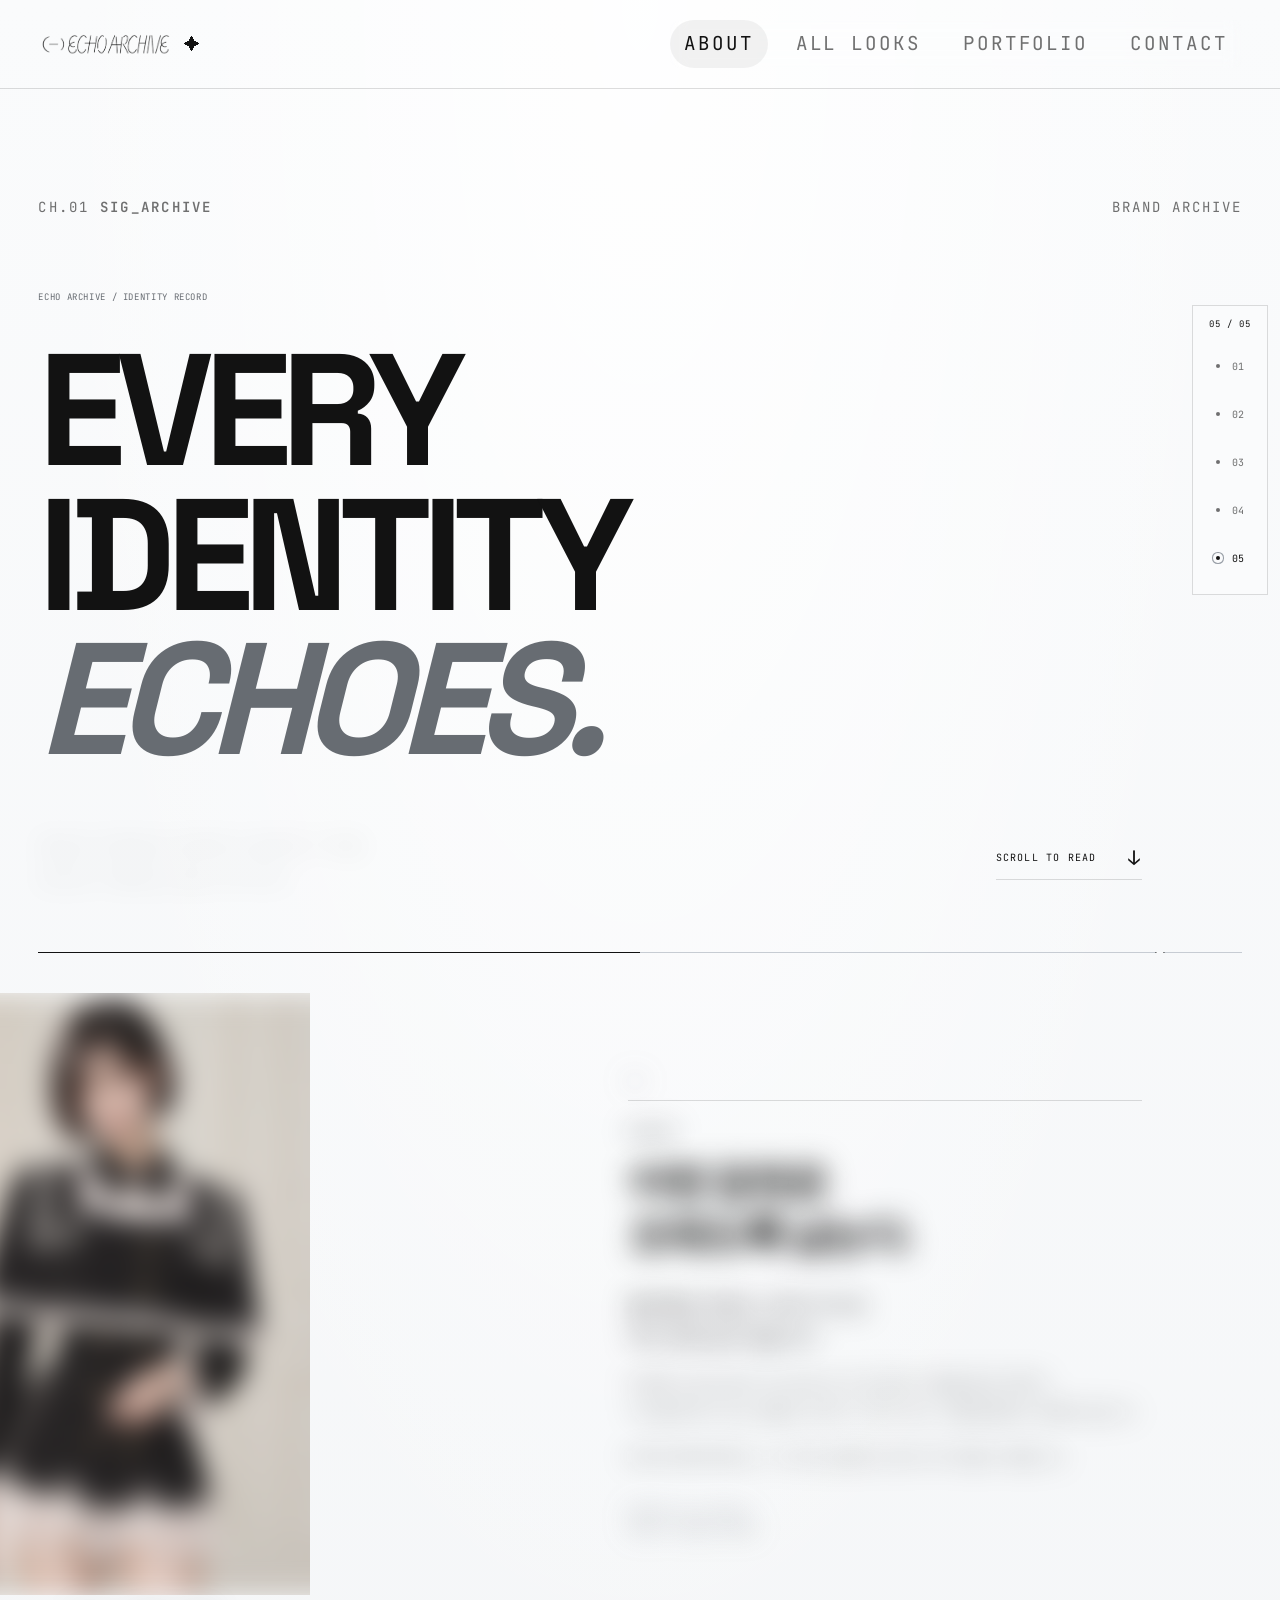
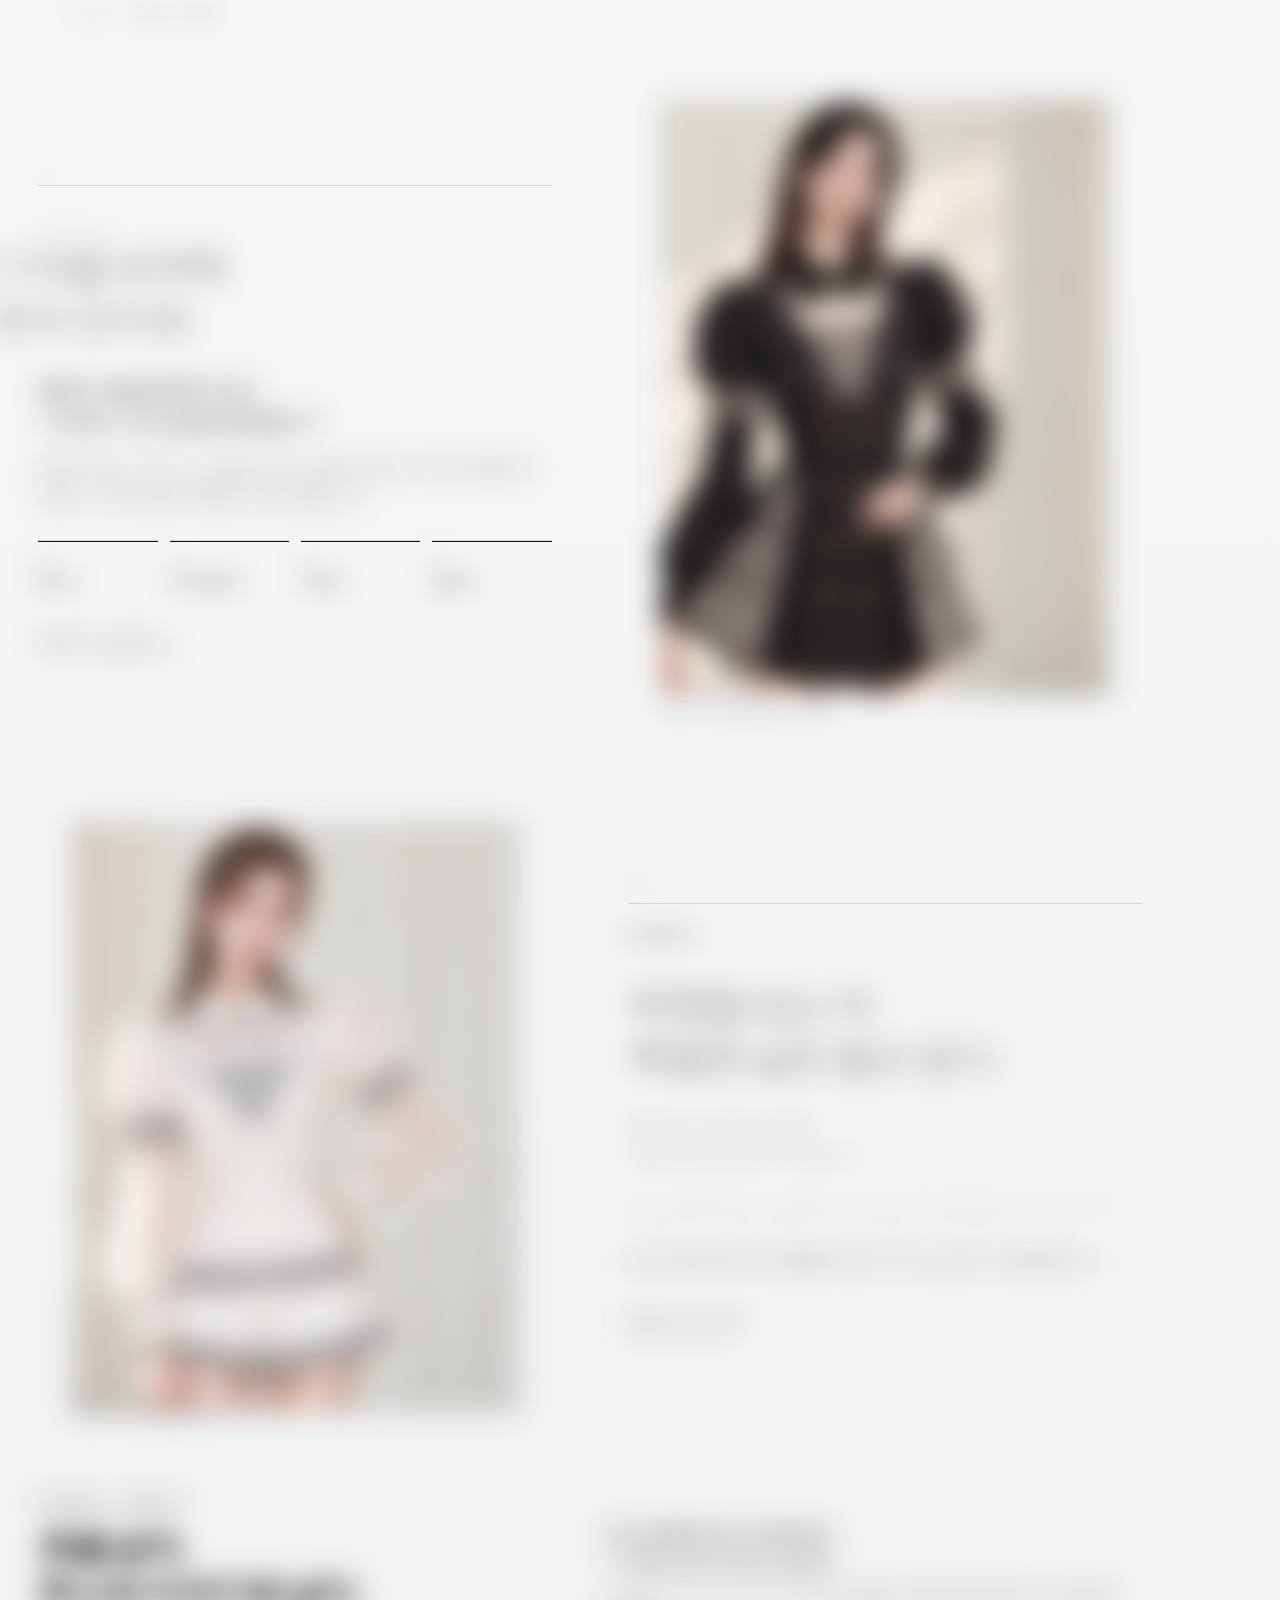
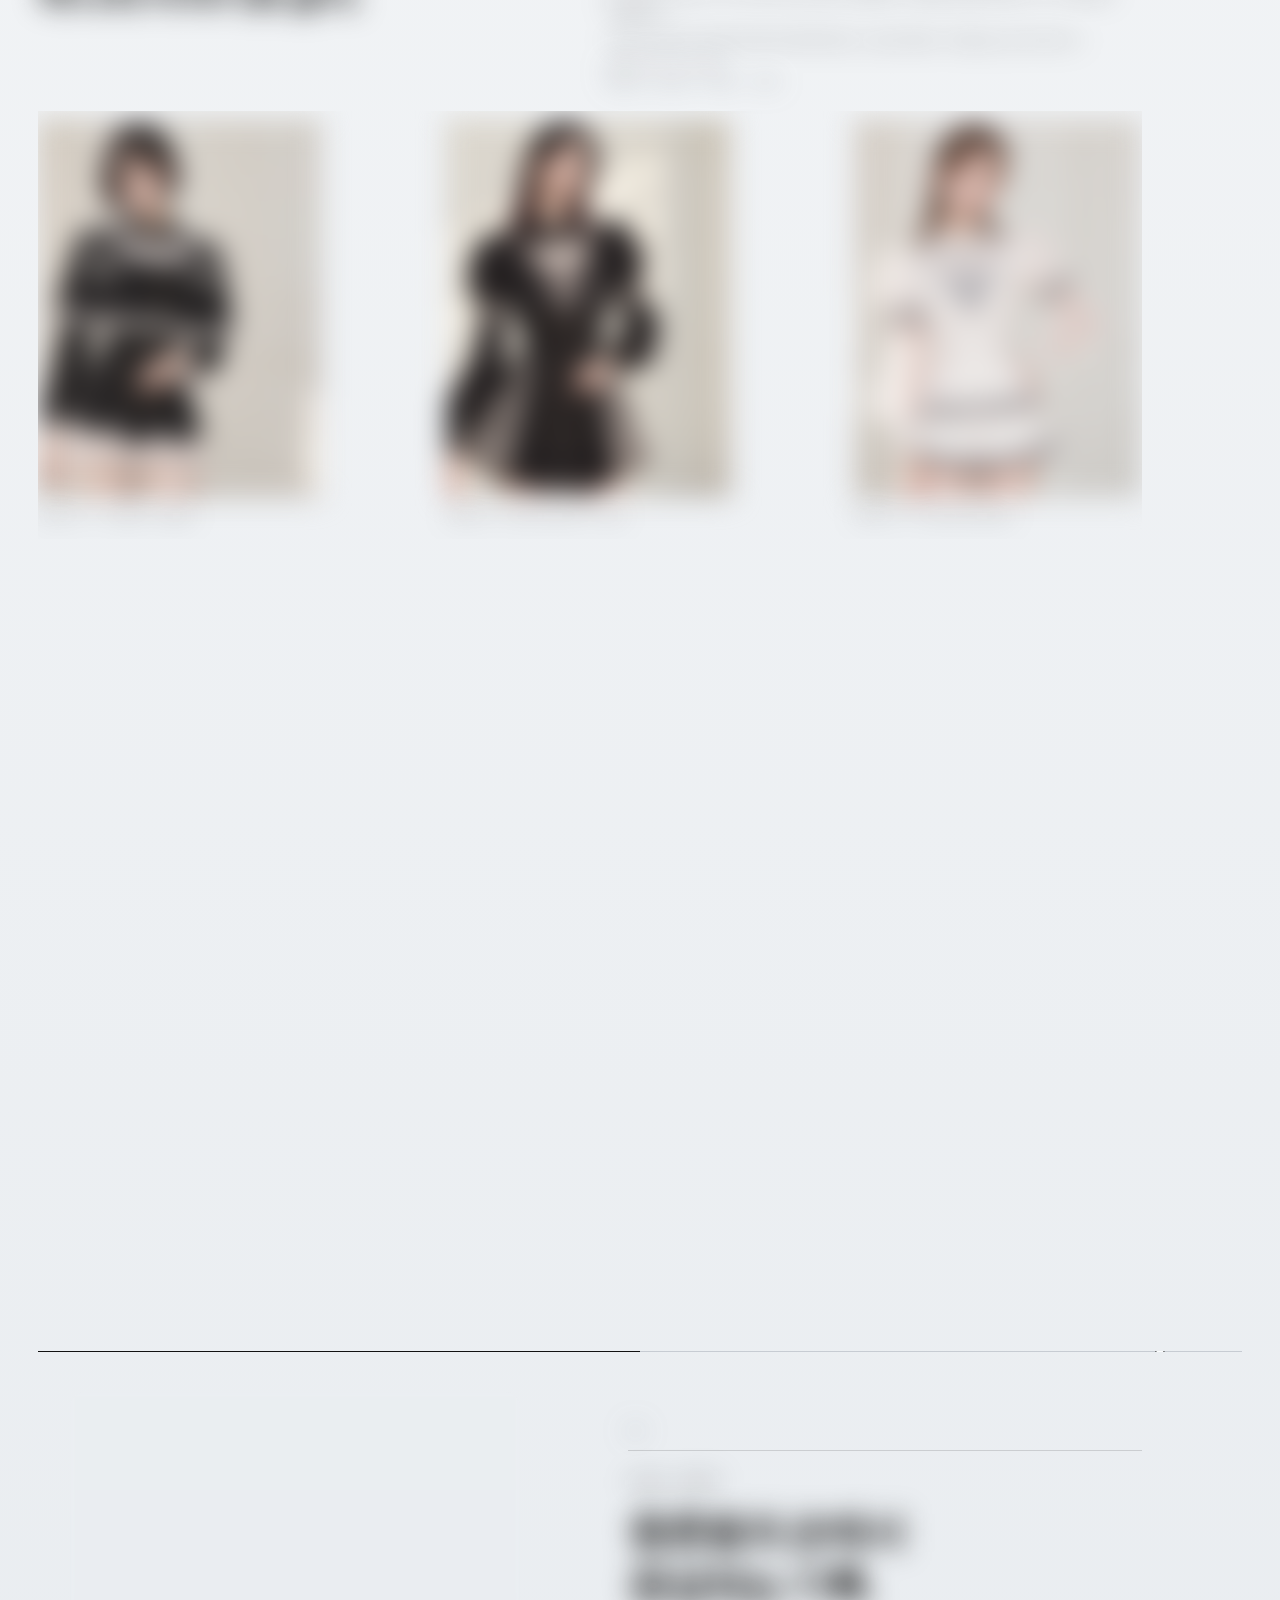
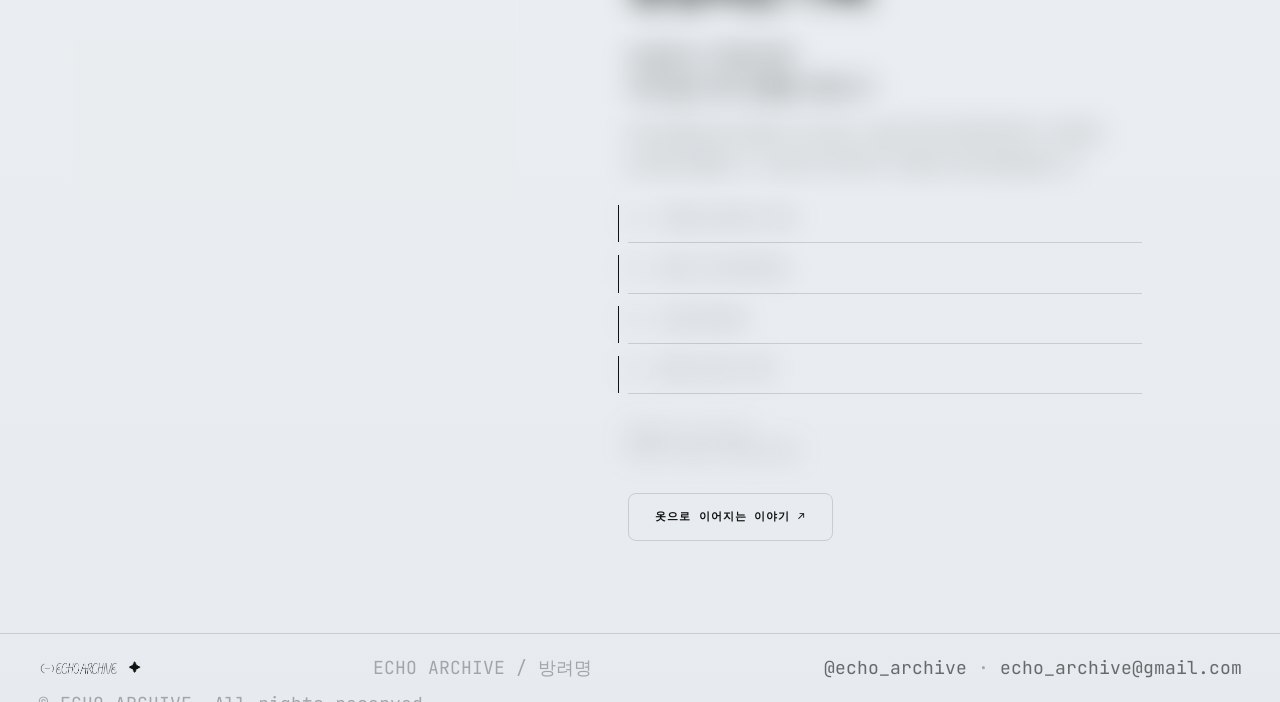
==== commit c8f6c8bd: "[first test] About 페이지 모션 진화 및 접근성 검증 반영" ====
--- a/about.html
+++ b/about.html
@@ -42,7 +42,7 @@
     <!-- [작성서 02 브랜드] 인트로는 번호 없이, 다섯 개의 기록으로 이어집니다. -->
     <section class="about-intro" aria-labelledby="aboutTitle">
       <p class="about-scene-meta">ECHO ARCHIVE / IDENTITY RECORD</p>
-      <h1 id="aboutTitle">EVERY<br />IDENTITY<br /><span>ECHOES.</span></h1>
+      <h1 id="aboutTitle"><span class="about-intro-line">EVERY</span> <span class="about-intro-line">IDENTITY</span> <span class="about-intro-line about-echoes">ECHOES.</span></h1>
       <div class="about-intro-bottom">
         <p>현실과 비현실의 경계에서 발견한 기억을<br />옷으로 기록하는 패션 아카이브.</p>
         <a class="about-start" href="#scene-memory">SCROLL TO READ <span aria-hidden="true">↓</span></a>
@@ -122,11 +122,7 @@
     </section>
 
     <section class="about-scene" id="scene-episode" data-scene="04" aria-labelledby="sceneEpisodeTitle">
-      <div class="about-scene-inner">
-        <figure class="about-scene-visual">
-          <img src="images/campaign/capsule-01/scene-episode.webp" alt="검정 프릴과 흰색 케이프 칼라 의상을 입은 모델" width="816" height="1100" loading="lazy" decoding="async" />
-          <figcaption>FIG.04 / A STORY TO KEEP</figcaption>
-        </figure>
+      <div class="about-scene-inner about-archive-stage">
         <div class="about-scene-copy">
           <p class="about-scene-index">04</p>
           <p class="eyebrow">EPISODE &amp; ARCHIVE</p>
@@ -135,6 +131,27 @@
           <p>옷, 모델 사진, 영상, 그리고 문장. 같은 감정에서 출발한 조각들을 연결해 컬렉션의 이야기를 함께 보관합니다.</p>
           <p>새로운 Episode가 쌓일수록 ECHO ARCHIVE는 더 많은 취향과 기억을 담는 공간이 됩니다.</p>
           <p class="about-scene-meta">ARCHIVE LOG / REC_004<br />FORMAT: CLOTHES · IMAGE · STORY</p>
+        </div>
+        <!-- 번호는 서로 다른 Episode가 아닌 사진의 순서입니다. -->
+        <div class="about-archive-window">
+          <div class="about-archive-track">
+            <figure class="about-archive-card">
+              <img src="images/campaign/capsule-01/scene-memory.webp" alt="레이스 칼라와 검정 케이프 재킷을 입은 모델" width="823" height="1100" loading="lazy" decoding="async" />
+              <figcaption>FRAME 01 / A MEMORY, REWORN</figcaption>
+            </figure>
+            <figure class="about-archive-card">
+              <img src="images/campaign/capsule-01/scene-translate.webp" alt="줄무늬 패널과 퍼프 소매가 있는 검정 의상을 입은 모델" width="828" height="1100" loading="lazy" decoding="async" />
+              <figcaption>FRAME 02 / FROM FEELING TO FORM</figcaption>
+            </figure>
+            <figure class="about-archive-card">
+              <img src="images/campaign/capsule-01/scene-everyday.webp" alt="은회색 주름 장식과 흰색 퍼프 소매 의상을 입은 모델" width="835" height="1100" loading="lazy" decoding="async" />
+              <figcaption>FRAME 03 / YOUR OWN EVERYDAY</figcaption>
+            </figure>
+            <figure class="about-archive-card">
+              <img src="images/campaign/capsule-01/scene-episode.webp" alt="검정 프릴과 흰색 케이프 칼라 의상을 입은 모델" width="816" height="1100" loading="lazy" decoding="async" />
+              <figcaption>FRAME 04 / A STORY TO KEEP</figcaption>
+            </figure>
+          </div>
         </div>
       </div>
     </section>
--- a/style.css
+++ b/style.css
@@ -217,15 +217,19 @@
 /* ── 아카이브 카드(SIGNAL SHEET 공통 부품 ③) ──
    목록의 최소 단위. products.json 항목 수와 무관하게 CSS 카운터로 EP.01, EP.02…를
    자동 부여한다 — 제품이 늘거나 줄어도 번호를 손으로 맞출 필요가 없다. */
-.grid { display: grid; grid-template-columns: 1fr; gap: 20px; counter-reset: archive-ep; }
-.card { position: relative; z-index: 1; display: grid; grid-template-columns: 1fr; min-width: 0; overflow: hidden; color: var(--stage-ink); text-decoration: none; counter-increment: archive-ep; transition: transform .22s ease, box-shadow .22s ease; }
+.grid { display: grid; grid-template-columns: 1fr; gap: clamp(16px,2vw,28px); counter-reset: archive-ep; align-items: stretch; }
+/* grid-template-rows: auto 1fr — 사진 칸은 제 비율대로, 본문 칸이 남는 높이를 흡수해
+   가격 유무로 내용 길이가 달라도 한 줄의 카드들이 같은 키로 맞는다. */
+.card { position: relative; z-index: 1; display: grid; grid-template-columns: 1fr; grid-template-rows: auto 1fr; min-width: 0; overflow: hidden; color: var(--stage-ink); text-decoration: none; counter-increment: archive-ep; transition: transform .22s ease, box-shadow .22s ease; }
 /* [hidden]과 .card가 둘 다 display를 지정하면 명시도가 같아 소스 순서(나중에 로드되는
    이 스타일시트)가 이겨서 카드가 숨겨지지 않는다 — 필터 클릭이 "먹통"으로 보이는 원인이라
    .card[hidden]을 더 높은 명시도로 명시해 둔다. */
 .card[hidden] { display: none; }
-.card-img { position: relative; z-index: 1; overflow: hidden; min-height: 220px; background: linear-gradient(155deg, var(--ice-1), var(--ice-2)); }
+/* 룩북 카드의 사진 칸 — aspect-ratio로 로드 전에 높이를 확정해(CLS 방지) 카드 키를 맞추고,
+   제품 사진의 원본 비율이 제각각이어도 cover로 칸을 꽉 채운다. */
+.card-img { position: relative; z-index: 1; overflow: hidden; aspect-ratio: 3 / 4; background: linear-gradient(155deg, var(--ice-1), var(--ice-2)); }
 .card-img::after { position: absolute; inset: 0; z-index: 1; background: radial-gradient(ellipse 70% 50% at 30% 0%, rgba(255,255,255,.7), transparent 70%); content: ""; pointer-events: none; }
-.card-img img { position: relative; z-index: 0; width: 100%; height: 100%; min-height: 212px; object-fit: contain; transition: transform .3s ease; }
+.card-img img { position: relative; z-index: 0; width: 100%; height: 100%; object-fit: cover; object-position: center top; transition: transform .3s ease; }
 .card-ep {
   position: absolute;
   top: 12px; left: 12px;
@@ -257,13 +261,14 @@
   transition: transform .62s ease, opacity .62s ease;
 }
 .card-body { position: relative; z-index: 1; display: flex; flex-direction: column; height: 100%; padding: clamp(18px,2.4vw,28px); }
-.card .k { margin-top: 0; }
-.card h3 { margin-top: 6px; font: 700 20px/1.25 var(--font-fashion); font-style: italic; }
-.card > .card-body > p:not(.k):not(.price) { flex: 1; margin-top: 8px; color: var(--stage-ink-soft); font-size: 13px; }
-.card .price { margin-top: 10px; font-family: var(--font-mono); font-size: 12px; color: var(--stage-ink-soft); }
-.card .view-look { display: inline-flex; align-items: center; margin-top: 18px; color: var(--stage-ink); font-size: 18px; opacity: 0; transform: translateX(-4px); transition: opacity .2s ease, transform .2s ease; }
-.card:hover .view-look, .card:focus-visible .view-look { opacity: 1; transform: translateX(0); }
-.card:hover { box-shadow: 0 22px 44px -22px var(--glass-shadow); transform: translateY(-3px); }
+/* 정보 위계: 카테고리(작게) → 제품명(주인공) → 설명 → 가격(또렷하게, 카드 하단 고정).
+   설명의 flex:1이 남는 공간을 밀어내 가격이 항상 바닥에 붙는다 — DOM 순서를 그대로 둬
+   스크린리더 낭독 순서와 시각 순서가 어긋나지 않는다. */
+.card .k { margin-top: 0; font-size: 11px; letter-spacing: .18em; }
+.card h3 { margin-top: 10px; font: 700 clamp(19px,1.5vw,24px)/1.3 var(--font-fashion); font-style: italic; }
+.card > .card-body > p:not(.k):not(.price) { flex: 1; margin-top: 10px; color: var(--stage-ink-soft); font-size: 13.5px; line-height: 1.6; }
+.card .price { margin-top: 12px; font: 600 15px var(--font-mono); color: var(--stage-ink); }
+.card:hover { box-shadow: 0 18px 38px -22px var(--glass-shadow); transform: translateY(-2px); }
 .card:hover .card-img img { transform: scale(1.03); }
 
 /* 빈 상태 플레이스홀더 카드 — 실제 카드와 같은 뼈대에 스캔라인만 흐르게 한다 */
@@ -738,15 +743,17 @@
 
 /* 브랜드 소개 — 기본 상태는 항상 읽을 수 있고, JS 준비 후에만 흐림을 적용합니다. */
 .about-page { overflow-x: hidden; --about-blur: 6px; --about-dim: .45; --about-fallback-blur: 6px; --about-fallback-dim: .45; }
+.about-page #mainContent { overflow-x: clip; }
 .about-page .about-channel-head { padding-bottom: 0; }
 .about-page .about-intro { width: min(100%,var(--maxw)); margin: 0 auto; padding: 56px var(--page-x) 72px; }
 .about-page .about-intro h1 { margin: 32px 0 40px; color: var(--stage-ink); font: 700 clamp(52px,12.4vw,160px)/.91 var(--font-display); letter-spacing: -.065em; }
-.about-page .about-intro h1 span { color: var(--chrome-700); font-style: italic; }
+.about-page .about-intro-line { display: block; }
+.about-page .about-intro h1 .about-echoes { color: var(--chrome-700); font-style: italic; }
 .about-page .about-intro-bottom { display: flex; flex-direction: column; align-items: flex-start; gap: 28px; }
 .about-page .about-intro-bottom > p { color: var(--stage-ink-soft); font-size: clamp(14px,1.5vw,18px); line-height: 1.9; word-break: keep-all; }
 .about-page .about-start { display: inline-flex; align-items: center; gap: 32px; min-height: 44px; color: var(--stage-ink); font: 10px var(--font-mono); letter-spacing: .12em; text-decoration: none; border-bottom: 1px solid var(--stage-ink-line); }
 .about-page .about-start span { font-size: 20px; }
-.about-page .about-scene { width: min(100%,var(--maxw)); margin: 0 auto; padding: 52px var(--page-x) 72px; opacity: 1; filter: none; scroll-margin-top: 64px; }
+.about-page .about-scene { width: min(100%,var(--maxw)); margin: 0 auto; padding: 24px var(--page-x); opacity: 1; filter: none; scroll-margin-top: 64px; }
 .about-page .about-scene-inner { display: grid; grid-template-columns: minmax(0,1fr); gap: 36px; opacity: 1; filter: none; }
 .about-page .about-scene-visual { position: static; min-width: 0; width: 100%; margin: 0; align-self: start; }
 .about-page .about-scene-visual > img { width: 100%; height: auto; }
@@ -761,12 +768,12 @@
 .about-page .about-scene-copy .about-scene-meta { margin-top: 32px; }
 /* 기록의 순서를 실제 목록으로 남겨 보조기기와 JS 없는 환경에서도 읽을 수 있습니다. */
 .about-page .about-translation-steps, .about-page .craft-steps { display: grid; margin-top: 28px; list-style: none; }
-.about-page .about-translation-steps { grid-template-columns: repeat(2,minmax(0,1fr)); gap: 18px; }
+.about-page .about-translation-steps { grid-template-columns: minmax(0,1fr); gap: 18px; }
 .about-page .about-translation-steps li { padding-top: 12px; border-top: 1px solid var(--stage-ink-line); color: var(--stage-ink); font-size: 13px; }
-.about-page .about-translation-steps span { display: block; margin-bottom: 4px; color: var(--chrome-700); font: 9px var(--font-mono); }
+.about-page .about-translation-steps li > span:not(.about-move), .about-page .about-step-number { display: block; margin-bottom: 4px; color: var(--chrome-700); font: 9px var(--font-mono); }
 .about-page .craft-steps { gap: 12px; }
 .about-page .craft-steps li { display: flex; align-items: baseline; gap: 18px; padding-bottom: 12px; border-bottom: 1px solid var(--stage-ink-line); font-size: 13px; }
-.about-page .craft-steps li span { color: var(--chrome-700); font: 10px var(--font-mono); }
+.about-page .craft-steps li > span:not(.about-move), .about-page .craft-steps .about-step-number { color: var(--chrome-700); font: 10px var(--font-mono); }
 .about-page .brand-story-grid { display: grid; }
 .about-page .brand-symbol-placeholder { display: flex; min-height: 300px; aspect-ratio: 1; flex-direction: column; align-items: center; justify-content: center; gap: 36px; padding: 32px; }
 .about-page .brand-symbol-placeholder > img { width: min(100%,280px); height: auto; }
@@ -788,31 +795,55 @@
 /* 모바일에서는 번호만 보이되 Tab으로 접근하면 다섯 이동 링크를 펼칩니다. */
 .about-page.has-scene-progress .about-progress-links { position: absolute; width: 1px; height: 1px; overflow: hidden; clip-path: inset(50%); }
 .about-page.has-scene-progress .about-progress:focus-within .about-progress-links { position: static; width: auto; height: auto; overflow: visible; clip-path: none; justify-content: flex-end; }
-.about-page.js-scenes .about-scene-inner { opacity: var(--about-fallback-dim); filter: blur(var(--about-fallback-blur)); transform: translateY(20px); transition: opacity .5s ease, filter .5s ease, transform .5s ease; }
-.about-page.js-scenes .about-scene.is-active .about-scene-inner { opacity: 1; filter: none; transform: none; }
-/* 지원 브라우저와 Observer 폴백은 서로 다른 클래스만 사용합니다. */
-@supports (animation-timeline: view()) {
-  .about-page.has-scene-motion .about-scene-inner {
-    animation: about-focus linear both;
-    animation-timeline: view();
-    animation-range: entry 10% exit 90%;
-  }
-  @keyframes about-focus {
-    0% { opacity: var(--about-dim); filter: blur(var(--about-blur)); transform: scale(.94) translateY(28px); }
-    35%, 65% { opacity: 1; filter: blur(0); transform: scale(1) translateY(0); }
-    100% { opacity: var(--about-dim); filter: blur(var(--about-blur)); transform: scale(.94) translateY(-28px); }
-  }
-}
-/* 키보드로 본문 링크에 도달하면 스크롤 위치와 관계없이 읽을 수 있게 합니다. */
-.about-page .about-scene:focus-within .about-scene-inner { animation: none !important; opacity: 1; filter: none; transform: none; }
+/* 판정 wrapper / 이동 / 흐림을 분리해 움직임이 자신의 판정을 흔들지 않게 합니다. */
+.about-page .about-move, .about-page .about-focus, .about-page .about-title-line { display: block; }
+.about-page .about-image-anchor img { display: block; width: 100%; height: auto; }
+.about-page .brand-symbol-placeholder .about-image-anchor { width: min(100%,280px); }
+.about-page .craft-steps .about-focus { display: flex; align-items: baseline; gap: 18px; }
+.about-page .about-focus-anchor { --move-x: 0px; --move-y: 12px; --move-time: 320ms; --move-delay: 0ms; }
+.about-page .about-image-anchor { --move-x: -24px; --move-y: 0px; --move-time: 420ms; }
+.about-page h2 { --title-x: 16px; --title-y: 0px; }
+.about-page #scene-translate .about-image-anchor { --move-x: 24px; }
+.about-page #scene-translate h2 { --title-x: -16px; }
+.about-page #scene-everyday .about-image-anchor { --move-x: 0px; --move-y: 12px; --move-time: 320ms; }
+.about-page #scene-everyday h2 { --title-x: 0px; --title-y: 12px; }
+.about-page #scene-craft .about-image-anchor { --move-x: 0px; --move-y: 16px; --move-time: 320ms; }
+.about-page .about-archive-card .about-image-anchor { --move-x: -20px; --move-time: 360ms; }
+.about-page .about-intro-line { --move-x: -20px; --move-y: 0px; --move-time: 360ms; }
+.about-page .about-intro-line:nth-child(2) { --move-x: 20px; --move-delay: 60ms; }
+.about-page .about-intro-line:nth-child(3) { --move-x: 0px; --move-y: 12px; --move-delay: 120ms; }
+.about-page.has-about-motion .about-focus { filter: blur(var(--about-fallback-blur)); opacity: var(--about-fallback-dim); transition: filter 280ms ease, opacity 280ms ease; }
+.about-page.has-about-timeline .about-focus { filter: blur(var(--about-blur)); opacity: var(--about-dim); }
+.about-page.has-about-motion .is-focused > .about-move > .about-focus,
+.about-page.has-about-motion .about-focus-anchor:focus-within > .about-move > .about-focus { filter: blur(0); opacity: 1; transition-duration: 120ms; }
+.about-page.has-about-motion .about-move { transform: translate(var(--move-x),var(--move-y)); transition: transform var(--move-time) cubic-bezier(.2,.7,.2,1) var(--move-delay); }
+.about-page.has-about-motion .is-seen > .about-move { transform: none; }
+.about-page.has-about-motion h2 > .about-move { transform: none; }
+.about-page.has-about-motion .about-title-line { transform: translate(var(--title-x),var(--title-y)); transition: transform 360ms cubic-bezier(.2,.7,.2,1) calc(var(--line) * 60ms); }
+.about-page.has-about-motion .is-seen .about-title-line { transform: none; }
+.about-page.has-about-motion .is-direct-entry .about-move,
+.about-page.has-about-motion .is-direct-entry .about-title-line { transition: none; }
+.about-page .about-translation-steps li, .about-page .craft-steps li { position: relative; }
+.about-page .about-translation-steps li::before, .about-page .craft-steps li::before { position: absolute; left: -10px; top: 0; bottom: 0; width: 1px; background: var(--stage-ink); content: ''; transform-origin: top; }
+.about-page.has-about-motion .about-translation-steps li::before, .about-page.has-about-motion .craft-steps li::before { transform: scaleY(0); transition: transform 480ms ease; }
+.about-page.has-about-motion .about-translation-steps li.is-seen::before, .about-page.has-about-motion .craft-steps li.is-seen::before { transform: scaleY(1); }
+.about-page .about-archive-stage { display: block; }
+.about-page .about-archive-proxy { display: none; position: absolute; left: 1px; width: 1px; pointer-events: none; visibility: hidden; }
+.about-page .has-archive-scroll .about-archive-proxy { display: block; }
+.about-page .about-archive-window { margin-top: 28px; }
+.about-page .about-archive-track { display: grid; gap: 28px; }
+.about-page .about-archive-card { margin: 0; min-width: 0; }
+.about-page .about-archive-card > img { display: block; width: 100%; height: auto; }
+.about-page .about-archive-card figcaption { padding: 12px 0 8px; color: var(--stage-ink-soft); font: 9px/1.6 var(--font-mono); letter-spacing: .08em; }
+.about-page:not(.has-about-motion) .about-scene-visual { position: static; }
 @media (min-width: 900px) {
   .about-page { --about-blur: 14px; --about-dim: .25; --about-fallback-blur: 10px; --about-fallback-dim: .3; }
   .about-page .about-intro { min-height: calc(100svh - 220px); padding-top: 56px; padding-right: calc(var(--page-x) + 100px); }
   .about-page .about-intro-bottom { flex-direction: row; align-items: flex-end; justify-content: space-between; }
-  .about-page .about-scene { padding: 72px calc(var(--page-x) + 100px) 96px var(--page-x); scroll-margin-top: 24px; }
-  .about-page .about-scene-inner, .about-page .brand-story-grid { grid-template-columns: minmax(0,1fr) minmax(0,1fr); gap: clamp(44px,6vw,100px); min-height: 105svh; align-items: start; }
+  .about-page .about-scene { padding: 40px calc(var(--page-x) + 100px) 40px var(--page-x); scroll-margin-top: 24px; }
+  .about-page .about-scene-inner, .about-page .brand-story-grid { grid-template-columns: minmax(0,1fr) minmax(0,1fr); gap: clamp(44px,6vw,100px); align-items: start; }
   .about-page .about-scene-visual { position: sticky; top: 72px; max-width: 50svh; justify-self: center; }
-  .about-page .about-scene-copy { padding: 80px 0; font-size: 15px; }
+  .about-page .about-scene-copy { padding: 32px 0; font-size: 15px; }
   .about-page .about-translation-steps { grid-template-columns: repeat(4,minmax(0,1fr)); gap: 12px; }
   .about-page .brand-symbol-placeholder { min-height: 360px; }
   .about-page.has-scene-progress .about-progress { inset: 50% 12px auto auto; width: 76px; padding: 12px 4px; border: 1px solid var(--stage-ink-line); transform: translateY(-50%); opacity: 1; pointer-events: auto; }
@@ -820,6 +851,54 @@
   .about-page.has-scene-progress .about-progress-links, .about-page.has-scene-progress .about-progress:focus-within .about-progress-links { position: static; width: auto; height: auto; overflow: visible; clip-path: none; flex-direction: column; }
   .about-page .about-progress a { min-height: 48px; }
   .about-page .about-progress a:focus-visible .about-progress-label { position: absolute; right: calc(100% + 12px); display: block; padding: 12px; white-space: nowrap; background: var(--ice-0); border: 1px solid var(--stage-ink-line); }
+  .about-page .about-focus-anchor { --move-y: 16px; }
+  .about-page .about-image-anchor { --move-x: -120px; --move-y: 0px; --move-time: 600ms; }
+  .about-page h2 { --title-x: 56px; }
+  .about-page #scene-translate .about-scene-visual { grid-column: 2; grid-row: 1; }
+  .about-page #scene-translate .about-scene-copy { grid-column: 1; grid-row: 1; }
+  .about-page #scene-translate .about-image-anchor { --move-x: 100px; }
+  .about-page #scene-translate h2 { --title-x: -48px; }
+  .about-page #scene-everyday .about-scene-visual { position: static; }
+  .about-page #scene-everyday .about-image-anchor { --move-y: 20px; }
+  .about-page #scene-everyday h2 { --title-y: 20px; }
+  .about-page #scene-craft .about-image-anchor { --move-x: -48px; --move-y: 0px; --move-time: 480ms; }
+  .about-page #scene-craft h2 { --title-x: 40px; }
+  .about-page .about-intro-line { --move-x: -64px; --move-y: 0px; --move-time: 520ms; }
+  .about-page .about-intro-line:nth-child(2) { --move-x: 64px; --move-delay: 90ms; }
+  .about-page .about-intro-line:nth-child(3) { --move-x: 0px; --move-y: 24px; --move-delay: 180ms; }
+  .about-page.has-about-motion .about-focus { transition-duration: 320ms; }
+  .about-page.has-about-motion .is-focused > .about-move > .about-focus { transition-duration: 160ms; }
+  .about-page.has-about-motion .about-title-line { transition-duration: 520ms; transition-delay: calc(100ms + var(--line) * 90ms); }
+  .about-page .about-translation-steps li::before { left: 0; top: 0; bottom: auto; width: 100%; height: 1px; transform-origin: left; }
+  .about-page.has-about-motion .about-translation-steps li::before { transform: scaleX(0); }
+  .about-page.has-about-motion .about-translation-steps li.is-seen::before { transform: scaleX(1); transition-delay: calc(var(--step,0) * 90ms); }
+  .about-page .about-translation-steps li:nth-child(2) { --step: 1; }
+  .about-page .about-translation-steps li:nth-child(3) { --step: 2; }
+  .about-page .about-translation-steps li:nth-child(4) { --step: 3; }
+  .about-page .about-archive-track { grid-template-columns: repeat(2,minmax(0,1fr)); }
+  .about-page .has-archive-scroll { view-timeline-name: --archive; view-timeline-axis: block; height: calc(100svh + var(--archive-travel,150svh)); }
+  .about-page .has-archive-scroll .about-archive-stage { position: sticky; top: calc(20px + (100svh - 32px) * .15); }
+  .about-page .has-archive-scroll .about-scene-copy { display: grid; grid-template-columns: 1fr 1fr; column-gap: 32px; padding: 0; font-size: 12px; line-height: 1.6; }
+  .about-page .has-archive-scroll .about-scene-index { display: none; }
+  .about-page .has-archive-scroll .eyebrow { grid-column: 1 / -1; margin: 0; }
+  .about-page .has-archive-scroll h2 { grid-column: 1; grid-row: 2 / 5; margin: 12px 0 0; font-size: clamp(29px,2.8vw,40px); }
+  .about-page .has-archive-scroll .about-scene-copy > p:not(.eyebrow):not(.about-scene-index) { grid-column: 2; margin-top: 8px; }
+  .about-page .has-archive-scroll .about-scene-lead { font-size: 16px; }
+  .about-page .has-archive-scroll .about-archive-window { overflow: clip; margin-top: 20px; padding: 8px 0; }
+  .about-page .has-archive-scroll .about-archive-track { display: flex; gap: 24px; width: 100%; animation: about-archive linear both; animation-timeline: --archive; animation-range: contain 0% contain 100%; }
+  .about-page .has-archive-scroll .about-archive-card { flex: 0 0 clamp(260px,30vw,430px); }
+  .about-page .has-archive-scroll .about-archive-card img { height: min(42svh,420px); object-fit: contain; object-position: left center; }
+  .about-page .has-archive-scroll .about-image-anchor { --move-x: 0px; --move-y: 0px; }
+  .about-page .has-archive-scroll .about-archive-card .about-move { transform: none; }
+  @keyframes about-archive { 0% { transform: translateX(0); } 85%, 100% { transform: translateX(var(--archive-distance,0px)); } }
+  @supports (animation-timeline: view()) {
+    .about-page.has-about-timeline #scene-memory .about-scene-visual { view-timeline-name: --memory-photo; }
+    .about-page.has-about-timeline #scene-memory .about-image-anchor > .about-move { animation: about-photo-entry linear both; animation-timeline: --memory-photo; animation-range: entry 0% entry 100%; }
+    .about-page.has-about-timeline #scene-everyday .about-scene-visual { view-timeline-name: --everyday-photo; }
+    .about-page.has-about-timeline #scene-everyday .about-image-anchor > .about-move { animation: about-drift linear both; animation-timeline: --everyday-photo; }
+    @keyframes about-photo-entry { from { transform: translateX(-120px); clip-path: inset(0 20% 0 0); } to { transform: none; clip-path: inset(0); } }
+    @keyframes about-drift { from { transform: translateY(20px); } to { transform: translateY(-20px); } }
+  }
 }
 
 /* 페이지별 채널 헤드 조정 */
@@ -920,38 +999,32 @@
 .contact-mail-link::after { display: block; width: 0; height: 2px; margin-top: 6px; background: var(--stage-ink); content: ""; transition: width .32s ease; }
 .contact-mail-link:hover::after, .contact-mail-link:focus-visible::after { width: 100%; }
 
-/* 채널 3분할 — 문의 유형별 접수 채널과 예상 회신 시간 */
-.contact-channels-section { padding-top: 8px; }
-.contact-channels { display: grid; gap: 14px; margin-top: 18px; }
-.contact-channel { padding: clamp(22px,3vw,28px); }
-.contact-channel h3 { margin-top: 6px; font: 700 20px var(--font-display); }
-.contact-channel p:not(.k):not(.contact-channel-eta) { margin-top: 10px; color: var(--stage-ink-soft); font-size: 13px; }
-.contact-channel-eta { margin-top: 14px; color: var(--stage-ink-faint); font: 10px var(--font-mono); letter-spacing: .08em; text-transform: uppercase; }
 .contact-return { padding-top: 0; text-align: center; }
 
-/* 문의 — 유리 채널 바 */
-.contact-list { display: grid; gap: 16px; width: min(100%,900px); margin: 0 auto; }
+/* 문의 — CHANNEL INFO 미니멀 구분선 리스트 (알약 카드 → 얇은 로우로 전환) */
+.section h2.contact-info-title {
+  width: min(100%,900px);
+  margin: 0 auto clamp(20px,3vw,32px);
+  color: var(--stage-ink);
+  font: 700 clamp(26px,3.2vw,40px) var(--font-fashion);
+  font-style: italic;
+  text-align: center;
+}
+.contact-list { display: grid; width: min(100%,900px); margin: 0 auto; }
 .contact-item {
   display: flex;
-  min-height: 130px;
   align-items: center;
+  justify-content: space-between;
   gap: 24px;
-  padding: 20px 32px;
+  padding: clamp(18px,2.4vw,26px) 4px;
   color: var(--stage-ink);
-  border-radius: 999px;
-  box-shadow:
-    inset 0 2px 0 rgba(255,255,255,1),
-    inset 0 -3px 6px rgba(150,164,184,.35),
-    inset 0 0 0 1px rgba(255,255,255,.7),
-    0 1px 0 rgba(255,255,255,.9),
-    0 22px 40px -22px var(--glass-shadow);
-}
-.contact-dot { width: 12px; height: 12px; border-radius: 50%; background: radial-gradient(circle at 36% 30%, #eaf4ff 0, #8fc4ff 40%, var(--focus-ring) 100%); box-shadow: 0 0 14px 3px var(--glow-cool); flex-shrink: 0; }
-.contact-item .label { flex-shrink: 0; font: 700 16px var(--font-mono); letter-spacing: .12em; text-transform: uppercase; }
-.contact-rule { flex: 1; height: 1px; min-width: 24px; background: repeating-linear-gradient(90deg, var(--stage-ink-line) 0 6px, transparent 6px 12px); }
-.contact-item .value { color: var(--stage-ink-soft); font: 13px var(--font-mono); text-align: right; word-break: break-word; }
+  border-bottom: 1px solid var(--stage-ink-line);
+}
+.contact-item:first-child { border-top: 1px solid var(--stage-ink-line); }
+.contact-item .label { flex-shrink: 0; font: 600 clamp(19px,2vw,22px) var(--font-fashion); font-style: italic; letter-spacing: .01em; }
+.contact-item .value { color: var(--stage-ink-soft); font: clamp(15px,1.6vw,18px) var(--font-mono); text-align: right; word-break: break-word; }
 .contact-item .value a { display: inline-flex; min-height: 44px; align-items: center; color: var(--stage-ink); }
-.contact-arrow { flex-shrink: 0; color: var(--stage-ink-faint); font-size: 20px; }
+.contact-arrow { flex-shrink: 0; color: var(--stage-ink-faint); font-size: 18px; }
 
 /* 공통 푸터 */
 .footer { width: min(100%,var(--maxw)); margin: 20px auto 0; padding: 22px var(--page-x); border-top: 1px solid var(--stage-ink-line); display: flex; flex-wrap: wrap; align-items: center; justify-content: space-between; gap: 12px 24px; color: var(--stage-ink-faint); font: 18px var(--font-mono); }
@@ -974,24 +1047,15 @@
   .product-image-text.reverse .product-block-image { order: 2; }
   .product-gallery.columns-2 { grid-template-columns: repeat(2,1fr); }
   .product-gallery.columns-3 { grid-template-columns: repeat(3,1fr); }
-  .contact-channels { grid-template-columns: repeat(3,1fr); }
 }
 
 @media (min-width: 980px) {
-  .card { grid-template-columns: minmax(0,1fr) minmax(0,1fr); align-items: stretch; }
-  .card-img { min-height: 0; }
   .product-info { position: sticky; top: 24px; align-self: start; }
   .related-grid { grid-template-columns: repeat(2,1fr); }
 }
-@media (min-width: 720px) {
-  /* 제품 수가 홀수라 마지막 한 장이 남으면 절반만 채워 어색해 보이지 않게 전체 폭으로 늘린다 */
-  #product-list.grid > .card:last-child:nth-child(odd) { grid-column: 1 / -1; }
-  #product-list.grid > .card:last-child:nth-child(odd) .card-img {
-    max-width: 640px;
-    aspect-ratio: 4 / 3;
-    margin: 0 auto;
-  }
-  #product-list.grid > .card:last-child:nth-child(odd) .card-img img { object-fit: cover; }
+/* 세로형 룩북 카드는 폭이 좁아도 되므로 넓은 화면에서 3열로 늘린다 */
+@media (min-width: 1100px) {
+  .grid { grid-template-columns: repeat(3,minmax(0,1fr)); }
 }
 
 /* 좁은 화면: 캔버스 절대배치 대신 세로 흐름으로 재배치 (같은 조형 문법 유지) */
@@ -1081,9 +1145,9 @@
 
 @media (max-width: 719px) {
   .footer { flex-direction: column; text-align: center; }
-  .contact-item { flex-wrap: wrap; align-items: flex-start; gap: 10px 14px; }
-  .contact-rule, .contact-arrow { display: none; }
-  .contact-item .value { flex-basis: 100%; margin-left: 20px; text-align: left; }
+  .contact-item { flex-wrap: wrap; align-items: flex-start; gap: 6px 14px; }
+  .contact-arrow { display: none; }
+  .contact-item .value { flex-basis: 100%; text-align: left; }
 }
 
 @media (prefers-reduced-motion: reduce) {
@@ -1098,4 +1162,7 @@
     transform: none !important;
   }
   .about-page .about-scene-visual { position: static !important; }
-}
+  .about-page .about-move, .about-page .about-focus, .about-page .about-title-line, .about-page .about-archive-track { animation: none !important; transform: none !important; filter: none !important; opacity: 1 !important; clip-path: none !important; }
+  .about-page .has-archive-scroll { height: auto !important; }
+  .about-page .about-archive-stage { position: static !important; }
+}
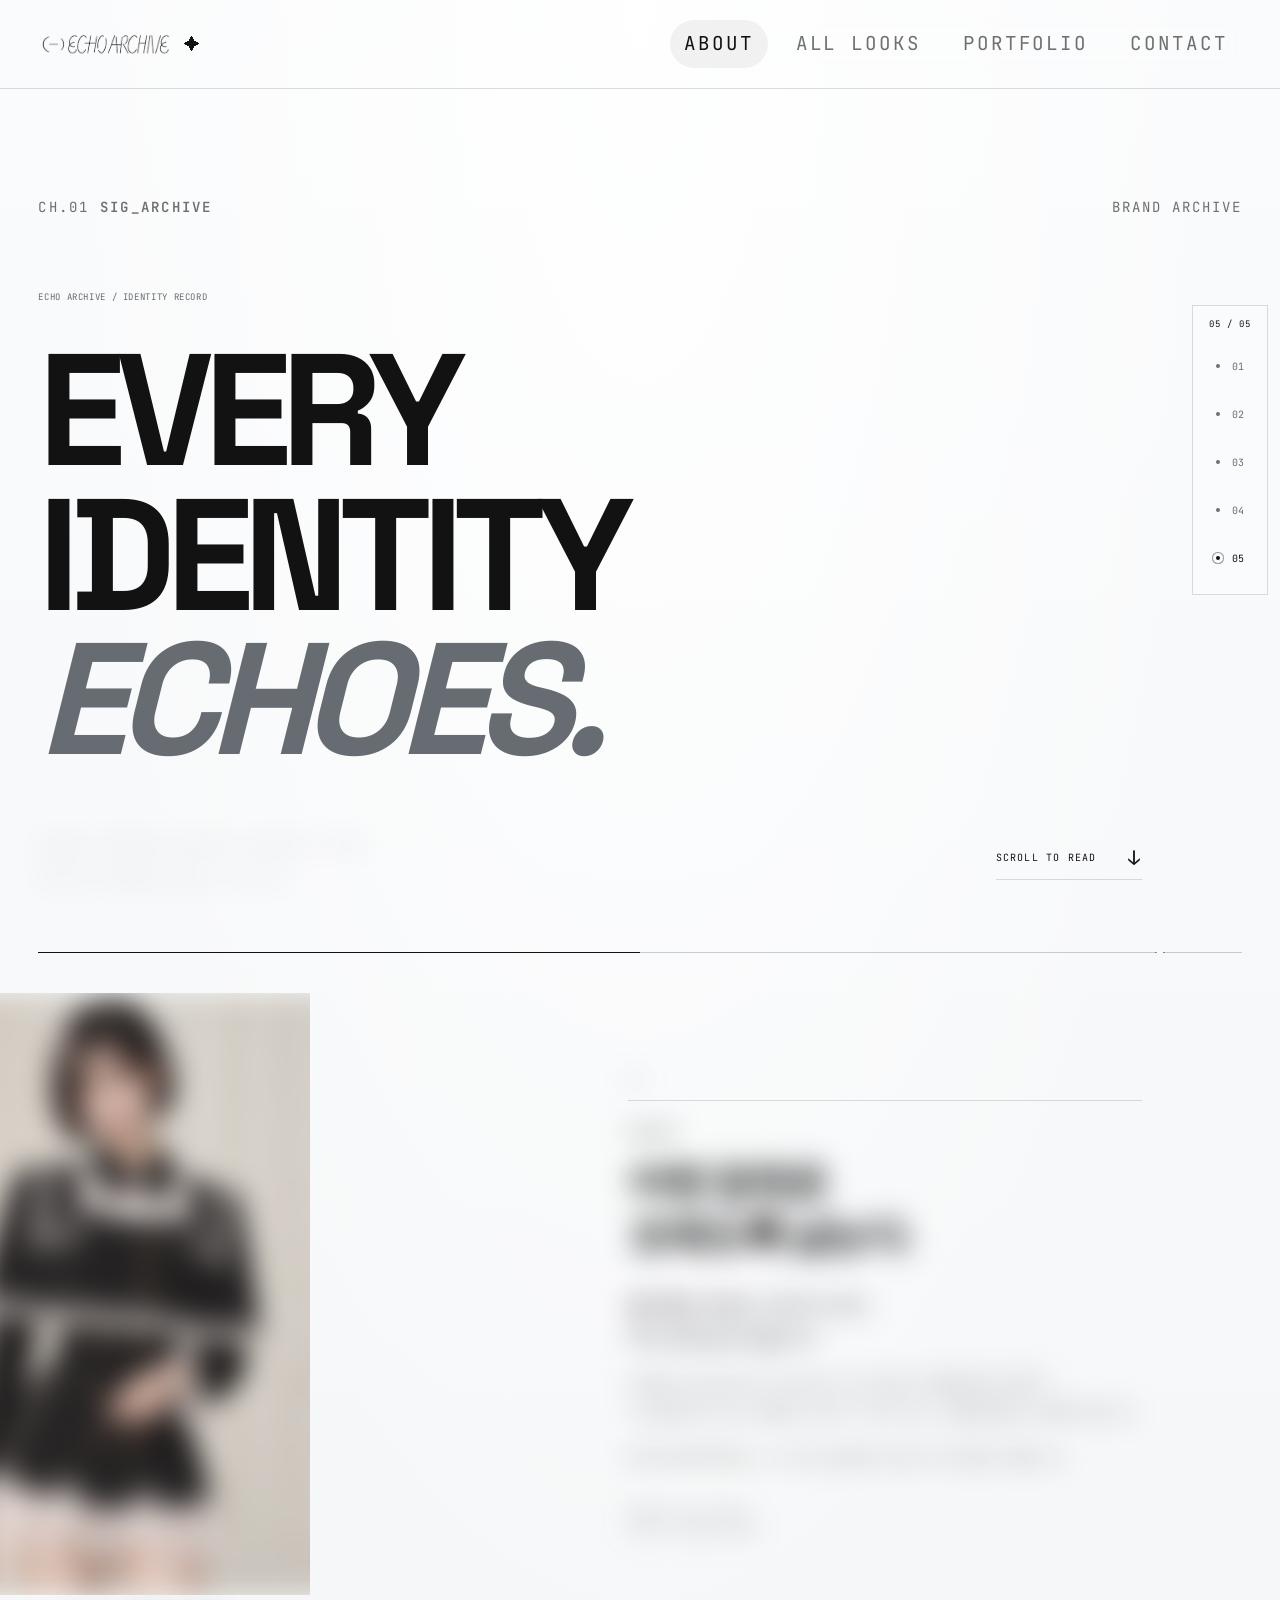
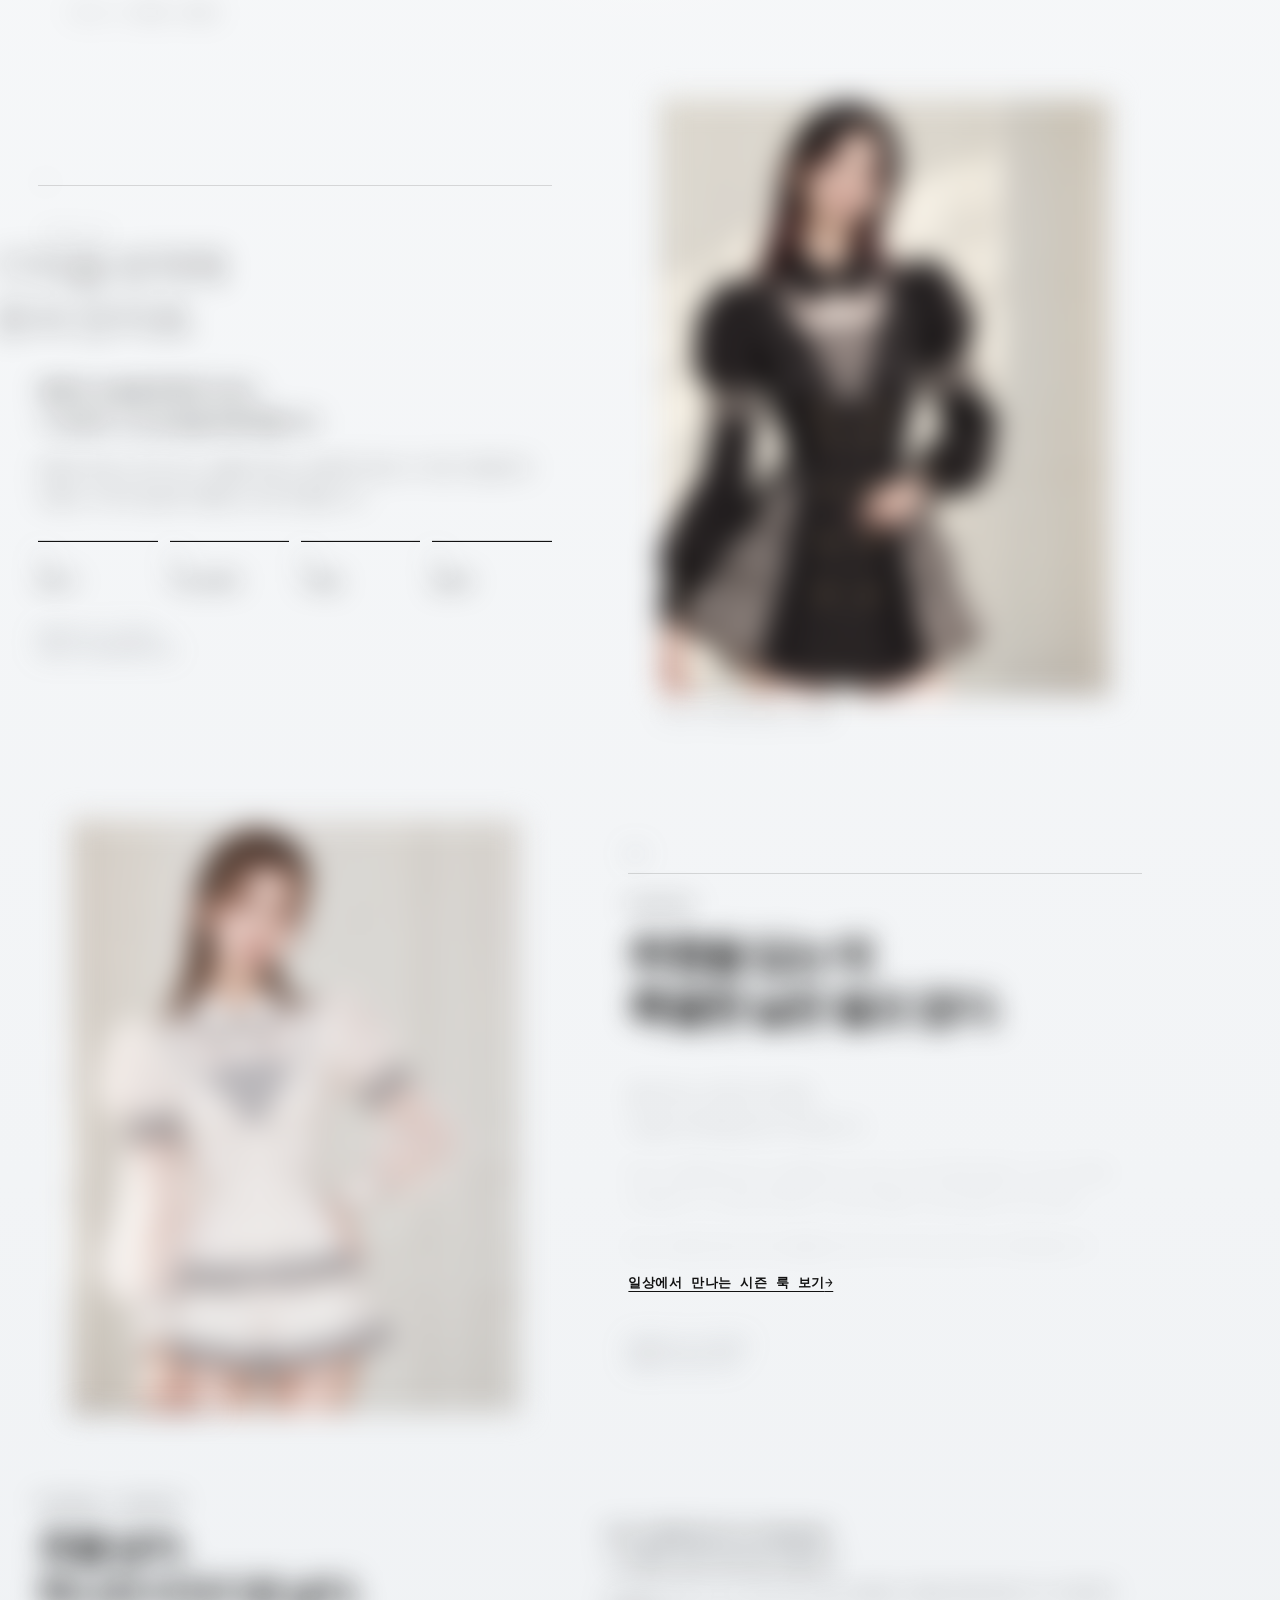
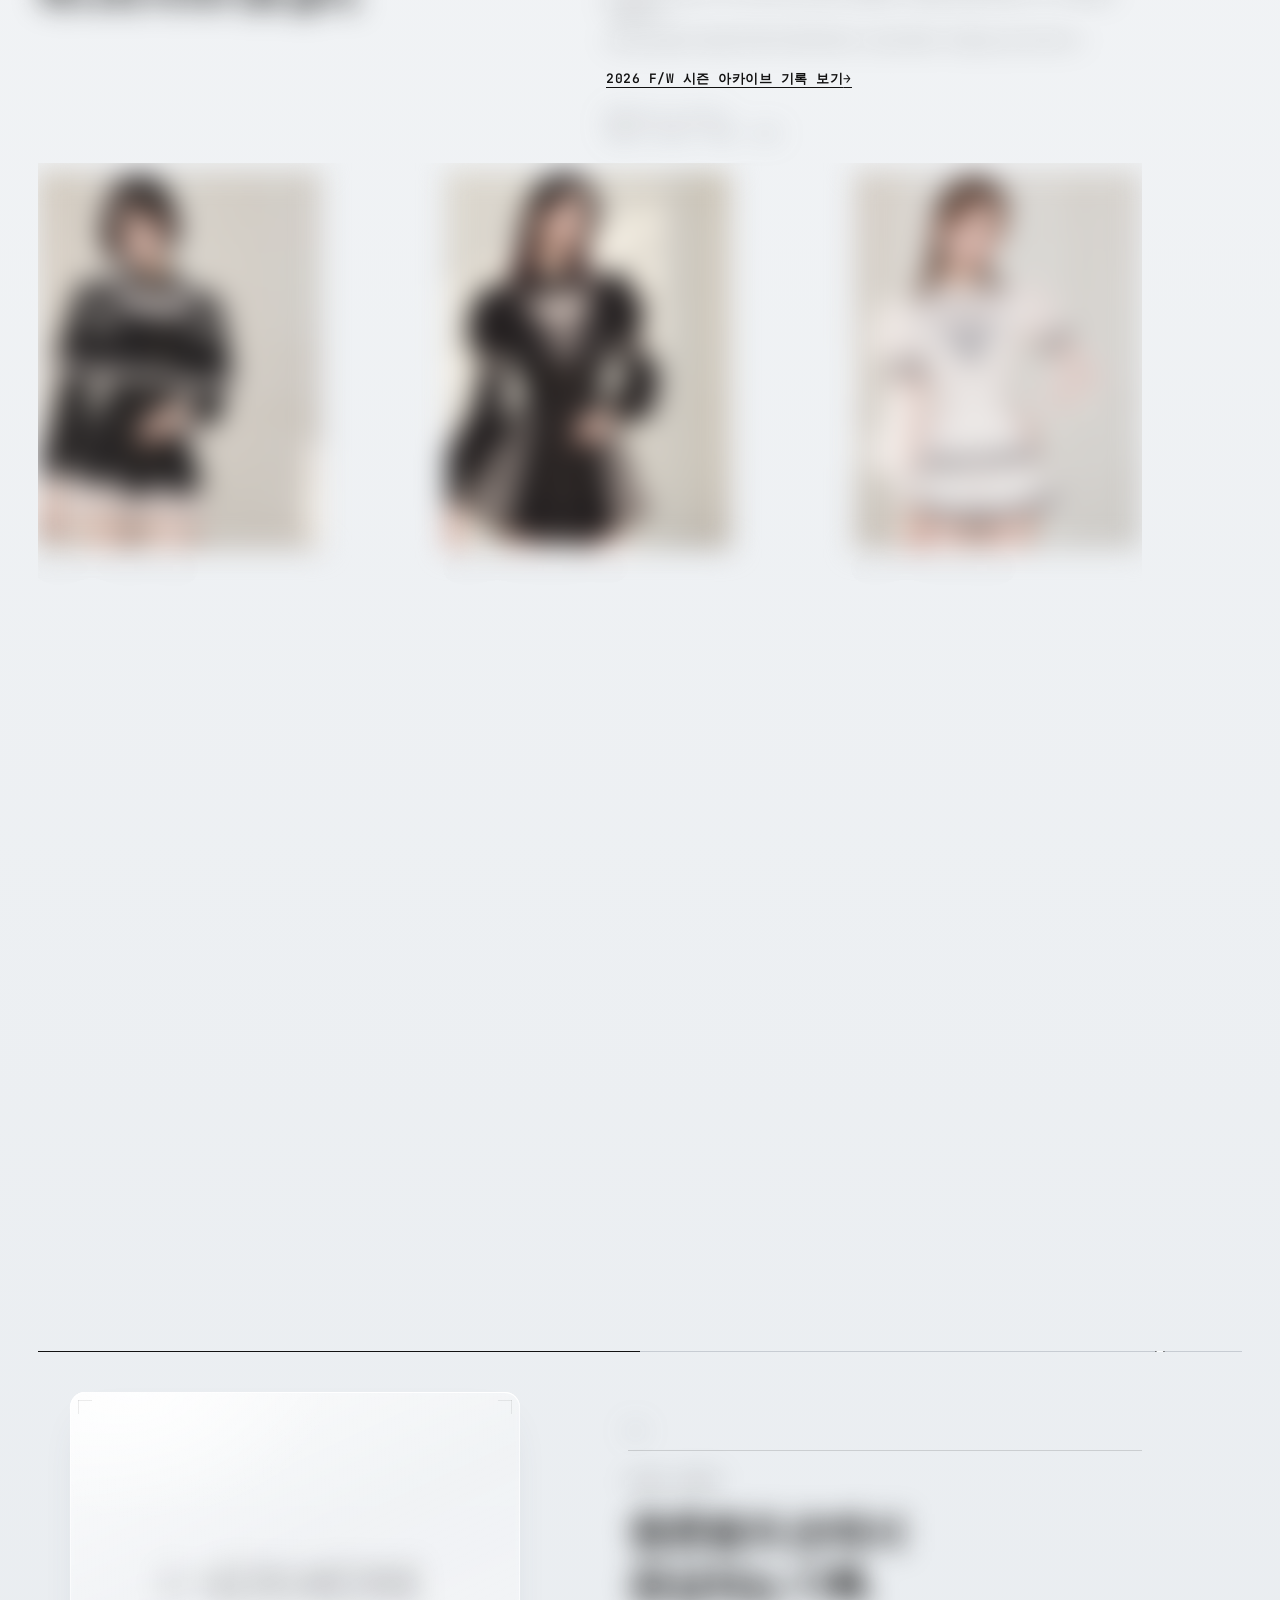
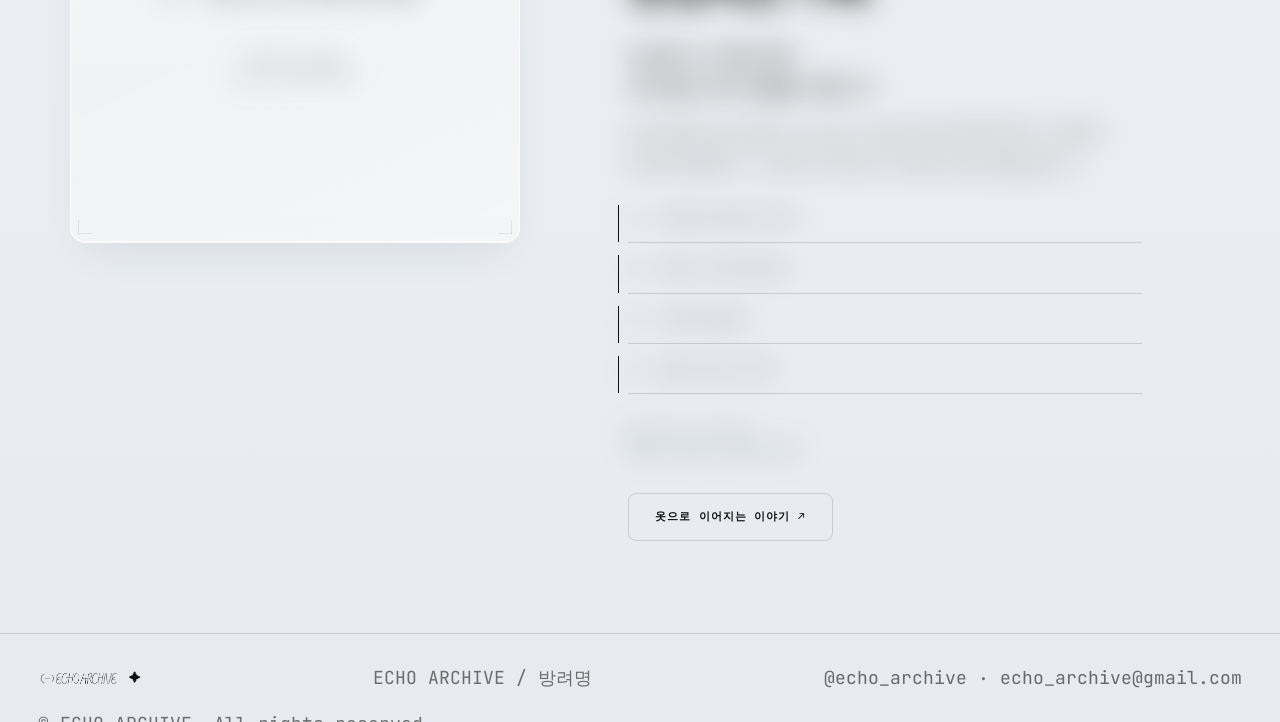
==== commit cb766a34: "[first test] 제품 탐색 UX 개선: 카드 호버·Sticky CTA·필터 상태 복원 products.html/product.html에 카드 클릭 시 두 번째 이미지 호버 " ====
--- a/about.html
+++ b/about.html
@@ -116,6 +116,7 @@
           <p class="about-scene-lead">좋아하는 세계의 감각을<br />오늘의 옷차림으로 이어갑니다.</p>
           <p>행사나 촬영을 위한 코스튬을 넘어, 평소의 옷과 함께 입을 수 있는 패션을 생각합니다. 익숙한 하루에도 나만의 취향이 자연스럽게 드러나도록.</p>
           <p>입는 사람의 방식으로 조합될 때, 옷의 이야기는 한 번 더 새로워집니다.</p>
+          <p class="about-scene-sublink"><a href="products.html">일상에서 만나는 시즌 룩 보기 <span aria-hidden="true">→</span></a></p>
           <p class="about-scene-meta">ARCHIVE LOG / REC_003<br />CONTEXT: DAILY LIFE</p>
         </div>
       </div>
@@ -130,6 +131,7 @@
           <p class="about-scene-lead">하나의 컬렉션은 하나의 Episode.<br />그 기록이 모여 아카이브가 됩니다.</p>
           <p>옷, 모델 사진, 영상, 그리고 문장. 같은 감정에서 출발한 조각들을 연결해 컬렉션의 이야기를 함께 보관합니다.</p>
           <p>새로운 Episode가 쌓일수록 ECHO ARCHIVE는 더 많은 취향과 기억을 담는 공간이 됩니다.</p>
+          <p class="about-scene-sublink"><a href="portfolio.html">2026 F/W 시즌 아카이브 기록 보기 <span aria-hidden="true">→</span></a></p>
           <p class="about-scene-meta">ARCHIVE LOG / REC_004<br />FORMAT: CLOTHES · IMAGE · STORY</p>
         </div>
         <!-- 번호는 서로 다른 Episode가 아닌 사진의 순서입니다. -->
--- a/style.css
+++ b/style.css
@@ -30,7 +30,10 @@
   --ice-3: #d8dee4;
   --stage-ink: #121212;
   --stage-ink-soft: rgba(18, 18, 18, 0.6);
-  --stage-ink-faint: rgba(18, 18, 18, 0.32);
+  /* .58 미만으로 내리지 말 것 — 이 토큰을 쓰는 곳은 전부 실제 텍스트(채널 코드,
+     eyebrow, .k, 푸터, 상태 문구)이고, .32에서는 명암비가 2.09:1로 WCAG AA(4.5:1)에
+     한참 못 미쳐 6개 페이지 전부가 판독 곤란했다. .58이 약 4.6:1로 기준을 넘는 최소값. */
+  --stage-ink-faint: rgba(18, 18, 18, 0.58);
   --stage-ink-line: rgba(18, 18, 18, 0.14);
   --chrome-white: #ffffff;
   --chrome-100: #eef1f4;
@@ -269,7 +272,29 @@
 .card > .card-body > p:not(.k):not(.price) { flex: 1; margin-top: 10px; color: var(--stage-ink-soft); font-size: 13.5px; line-height: 1.6; }
 .card .price { margin-top: 12px; font: 600 15px var(--font-mono); color: var(--stage-ink); }
 .card:hover { box-shadow: 0 18px 38px -22px var(--glass-shadow); transform: translateY(-2px); }
-.card:hover .card-img img { transform: scale(1.03); }
+.card:hover .card-img img:not(.card-img-hover) { transform: scale(1.03); }
+.card-img-hover {
+  position: absolute;
+  inset: 0;
+  z-index: 1;
+  width: 100%;
+  height: 100%;
+  object-fit: cover;
+  object-position: center top;
+  opacity: 0;
+  transition: opacity .35s ease, transform .3s ease;
+  pointer-events: none;
+}
+.card:hover .card-img-hover {
+  opacity: 1;
+  transform: scale(1.03);
+}
+.card .price-inquiry {
+  display: inline-block;
+  color: var(--stage-ink-soft);
+  font-size: 13px;
+  letter-spacing: .04em;
+}
 
 /* 빈 상태 플레이스홀더 카드 — 실제 카드와 같은 뼈대에 스캔라인만 흐르게 한다 */
 .card-placeholder { pointer-events: none; }
@@ -363,6 +388,9 @@
 .home-brand-star { margin-top: -.1em; color: var(--stage-ink); font-size: clamp(11px, 1.4cqw, 17px); line-height: 1; }
 .home-nav { display: flex; align-items: center; gap: clamp(14px, 1.8cqw, 26px); }
 .home-nav a {
+  display: inline-flex;
+  min-height: 44px;
+  align-items: center;
   color: var(--stage-ink);
   font: 600 clamp(9px, .82cqw, 12px) var(--font-mono);
   letter-spacing: .14em;
@@ -687,7 +715,7 @@
   white-space: nowrap;
 }
 .home-footer-rule { display: inline-block; width: clamp(14px, 2cqw, 28px); height: 1px; background: var(--stage-ink-line); }
-.home-footer-admin { color: var(--stage-ink-soft); text-decoration: underline; text-underline-offset: 3px; }
+.home-footer-admin { display: inline-flex; min-height: 44px; align-items: center; color: var(--stage-ink-soft); text-decoration: underline; text-underline-offset: 3px; }
 
 signal-transition { display: contents; }
 .signal-transition { position: fixed; inset: 0; z-index: 120; display: block; overflow: hidden; background: #050403; pointer-events: none; }
@@ -780,6 +808,19 @@
 .about-page .brand-symbol-placeholder .about-scene-meta { text-align: center; }
 .about-page .craft-copy { position: relative; }
 .about-page .about-scene-copy .about-cta { margin-top: 32px; }
+.about-scene-sublink { margin-top: 14px; }
+.about-scene-sublink a {
+  display: inline-flex;
+  min-height: 44px;
+  align-items: center;
+  color: var(--stage-ink);
+  font: 600 13px var(--font-mono);
+  letter-spacing: .04em;
+  text-decoration: underline;
+  text-underline-offset: 4px;
+  transition: color .2s ease;
+}
+.about-scene-sublink a:hover { color: var(--focus-ring); }
 /* 링크는 기본적으로 본문에 표시. 동작 준비 후 진행 위치에 고정합니다. */
 .about-page .about-progress { width: fit-content; max-width: 100%; margin: 0 auto; padding: 12px; color: var(--stage-ink-soft); background: var(--ice-0); font: 10px var(--font-mono); }
 .about-page .about-progress-count { display: none; color: var(--stage-ink); font-variant-numeric: tabular-nums; letter-spacing: .12em; }
@@ -959,8 +1000,94 @@
 .purchase-dialog-actions { margin-top: 20px; text-align: right; }
 .purchase-dialog-actions .btn { background: var(--stage-ink); color: var(--ice-0); }
 
+.product-price-inquiry {
+  color: var(--stage-ink-soft);
+  font-size: 15px;
+  letter-spacing: .02em;
+}
+
+.product-empty-story {
+  padding: clamp(32px, 5vw, 64px) 24px;
+  text-align: center;
+}
+.product-empty-story .eyebrow {
+  margin-bottom: 8px;
+  color: var(--stage-ink-faint);
+  font: 600 11px var(--font-mono);
+  letter-spacing: .16em;
+}
+.product-empty-story h2 {
+  font: 700 clamp(22px, 3vw, 32px) var(--font-fashion);
+  font-style: italic;
+  margin-bottom: 12px;
+}
+.product-empty-story p {
+  max-width: 480px;
+  margin: 0 auto;
+  color: var(--stage-ink-soft);
+  font-size: 14.5px;
+}
+
+/* 하단 고정 Sticky 바 */
+.product-sticky-bar {
+  position: fixed;
+  bottom: 16px;
+  left: 50%;
+  transform: translateX(-50%) translateY(120%);
+  z-index: 90;
+  width: min(calc(100% - 32px), 720px);
+  padding: 12px 20px;
+  box-shadow: 0 16px 36px -10px rgba(48, 56, 66, 0.28);
+  border: 1px solid rgba(255, 255, 255, 0.9);
+  transition: transform .35s cubic-bezier(0.16, 1, 0.3, 1);
+  pointer-events: none;
+}
+.product-sticky-bar.is-visible {
+  transform: translateX(-50%) translateY(0);
+  pointer-events: auto;
+}
+.sticky-bar-inner {
+  display: flex;
+  align-items: center;
+  justify-content: space-between;
+  gap: 16px;
+}
+.sticky-bar-name {
+  font: 700 14px var(--font-fashion);
+  font-style: italic;
+  color: var(--stage-ink);
+  white-space: nowrap;
+  overflow: hidden;
+  text-overflow: ellipsis;
+}
+.sticky-bar-price {
+  font: 600 13px var(--font-mono);
+  color: var(--stage-ink-soft);
+}
+.btn-sm {
+  display: inline-flex;
+  min-height: 38px;
+  padding: 8px 18px;
+  font: 600 12px var(--font-mono);
+  letter-spacing: .04em;
+  background: var(--stage-ink);
+  color: var(--ice-0);
+  text-decoration: none;
+  border-radius: 999px;
+  align-items: center;
+  justify-content: center;
+  cursor: pointer;
+  border: none;
+}
+.btn-sm:hover {
+  background: #333;
+}
+
 /* 다음 에피소드 — 상세 페이지 이탈 방지의 표준 장치. 이전/다음 제품으로 바로 이동 */
 .related-episodes { padding-top: 12px; }
+/* 헤딩 위계상 h2지만(h1 → h3 건너뛰기 방지) 보이기는 eyebrow 라벨이어야 하므로
+   .section h2의 대형 이탤릭 스타일을 여기서만 되돌린다. */
+.section h2.related-episodes-title { margin: 0; font: 10px var(--font-mono); font-style: normal; letter-spacing: .15em; }
 .related-grid { display: grid; gap: 16px; margin-top: 18px; }
 .related-card { display: grid; grid-template-columns: 96px 1fr; gap: 16px; align-items: center; padding: 14px; color: var(--stage-ink); text-decoration: none; transition: transform .2s ease; }
 .related-card:hover, .related-card:focus-visible { transform: translateY(-2px); }
@@ -970,7 +1097,7 @@
 .related-card-body h3 { margin-top: 4px; font: 700 16px var(--font-display); }
 
 /* 포트폴리오 — 하나의 큰 유리 프레임 안에 리치 텍스트를 그대로 담는다 */
-.portfolio-content { position: relative; z-index: 1; max-width: 1200px; margin: 0 auto; padding: clamp(28px,4vw,56px); overflow-wrap: anywhere; }
+.portfolio-content { position: relative; z-index: 1; max-width: 1200px; margin: 0 auto; padding: clamp(12px,4vw,56px); overflow-wrap: anywhere; }
 .portfolio-page .section { padding-top: 20px; }
 .portfolio-content > section { padding: clamp(20px,3vw,32px) 0; }
 .portfolio-content > section:nth-of-type(odd) { background: transparent; color: inherit; }
@@ -979,11 +1106,57 @@
 .portfolio-content > :first-child { margin-top: 0; padding-top: 0; }
 .portfolio-content h1, .portfolio-content h2, .portfolio-content h3 { font: 800 1em var(--font-display); font-style: italic; }
 .portfolio-content p { margin-bottom: 20px; color: var(--stage-ink-soft); }
-.portfolio-content img { width: 100%; height: auto; margin: 26px 0; border-radius: 10px; }
+.portfolio-content img { width: 100%; height: auto; margin: clamp(10px,2vw,26px) 0; border-radius: 10px; transition: transform .2s ease; }
+.portfolio-content img:hover { transform: scale(1.01); }
 .portfolio-content iframe, .portfolio-content video { display: block; width: 100%; margin: 30px 0; border: 0; border-radius: 10px; background: var(--screen-black); }
 .portfolio-content iframe { aspect-ratio: 16/9; }
 .portfolio-content.is-empty { display: grid; min-height: 320px; place-items: center; text-align: center; }
 .portfolio-status { color: var(--stage-ink-faint); font: 11px var(--font-mono); letter-spacing: .1em; text-transform: uppercase; }
+
+/* 포트폴리오 라이트박스 모달 */
+.portfolio-lightbox {
+  width: min(96vw, 1200px);
+  max-height: 94vh;
+  margin: auto;
+  padding: 16px;
+  border: 1px solid rgba(255, 255, 255, 0.85);
+  border-radius: 14px;
+  background: rgba(12, 13, 16, 0.96);
+  box-shadow: 0 24px 80px rgba(0, 0, 0, 0.65);
+}
+.portfolio-lightbox::backdrop {
+  background: rgba(0, 0, 0, 0.78);
+  backdrop-filter: blur(8px);
+}
+.lightbox-close {
+  position: absolute;
+  top: 16px;
+  right: 16px;
+  z-index: 10;
+  width: 44px;
+  height: 44px;
+  border-radius: 50%;
+  border: 1px solid rgba(255, 255, 255, 0.3);
+  background: rgba(0, 0, 0, 0.6);
+  color: #fff;
+  font-size: 22px;
+  cursor: pointer;
+  display: grid;
+  place-items: center;
+}
+.lightbox-close:hover {
+  background: rgba(255, 255, 255, 0.2);
+}
+.lightbox-body {
+  overflow: auto;
+  max-height: calc(94vh - 40px);
+  text-align: center;
+}
+.lightbox-body img {
+  width: 100%;
+  height: auto;
+  margin: 0 auto;
+}
 
 /* 대형 mailto 히어로 — 폼 없는 문의 페이지의 콘셉트: 메일 주소 자체가 히어로 타이포다 */
 .contact-mail-hero { padding-top: 8px; padding-bottom: 8px; text-align: center; }
@@ -1023,14 +1196,93 @@
 .contact-item:first-child { border-top: 1px solid var(--stage-ink-line); }
 .contact-item .label { flex-shrink: 0; font: 600 clamp(19px,2vw,22px) var(--font-fashion); font-style: italic; letter-spacing: .01em; }
 .contact-item .value { color: var(--stage-ink-soft); font: clamp(15px,1.6vw,18px) var(--font-mono); text-align: right; word-break: break-word; }
-.contact-item .value a { display: inline-flex; min-height: 44px; align-items: center; color: var(--stage-ink); }
+.contact-item .value a { display: inline-flex; min-height: 44px; align-items: center; color: var(--stage-ink); text-decoration: none; }
+.contact-item .value a:hover { text-decoration: underline; }
+.contact-value-action { display: flex; align-items: center; justify-content: flex-end; gap: 10px; flex-wrap: wrap; }
+.btn-copy {
+  display: inline-flex;
+  align-items: center;
+  justify-content: center;
+  padding: 4px 10px;
+  font: 500 12px var(--font-mono);
+  color: var(--stage-ink);
+  background: rgba(255, 255, 255, 0.7);
+  border: 1px solid var(--stage-ink-line);
+  border-radius: 4px;
+  cursor: pointer;
+  transition: all .2s ease;
+}
+.btn-copy:hover {
+  background: var(--stage-ink);
+  color: var(--ice-0);
+}
+.contact-arrow-link {
+  display: inline-flex;
+  min-width: 44px;
+  min-height: 44px;
+  align-items: center;
+  justify-content: center;
+  color: var(--stage-ink);
+  font-size: 18px;
+  text-decoration: none;
+  transition: transform .2s ease;
+}
+.contact-arrow-link:hover { transform: translate(2px, -2px); }
 .contact-arrow { flex-shrink: 0; color: var(--stage-ink-faint); font-size: 18px; }
+
+/* 제품 상세에서 넘어온 문의 배너 */
+.contact-product-badge {
+  width: min(100%, 900px);
+  margin: 0 auto 24px;
+  padding: 14px 20px;
+  display: flex;
+  align-items: center;
+  gap: 12px;
+  font: clamp(13px, 1.4vw, 15px) var(--font-mono);
+  border: 1px solid rgba(43, 111, 224, 0.3);
+  background: rgba(176, 206, 255, 0.12);
+}
+.contact-badge-label {
+  display: inline-block;
+  padding: 2px 8px;
+  font-size: 11px;
+  font-weight: 700;
+  letter-spacing: .08em;
+  background: var(--stage-ink);
+  color: var(--ice-0);
+  border-radius: 3px;
+}
+
+/* 복사 토스트 */
+.copy-toast {
+  position: fixed;
+  bottom: 32px;
+  left: 50%;
+  transform: translateX(-50%) translateY(20px);
+  z-index: 100;
+  padding: 12px 24px;
+  font: 500 14px var(--font-mono);
+  color: #fff;
+  background: rgba(18, 18, 18, 0.92);
+  border-radius: 30px;
+  box-shadow: 0 8px 24px rgba(0, 0, 0, 0.25);
+  opacity: 0;
+  pointer-events: none;
+  transition: all .3s cubic-bezier(0.16, 1, 0.3, 1);
+}
+.copy-toast.is-visible {
+  transform: translateX(-50%) translateY(0);
+  opacity: 1;
+}
 
 /* 공통 푸터 */
 .footer { width: min(100%,var(--maxw)); margin: 20px auto 0; padding: 22px var(--page-x); border-top: 1px solid var(--stage-ink-line); display: flex; flex-wrap: wrap; align-items: center; justify-content: space-between; gap: 12px 24px; color: var(--stage-ink-faint); font: 18px var(--font-mono); }
+.footer .logo { min-height: 44px; }
 .footer .logo img { height: 20px !important; }
 .footer .logo::after { font-size: 12px; }
-.footer a { color: var(--stage-ink-soft); text-decoration: none; }
+/* 터치 타깃 44px 확보 — 인라인 링크라 기본 높이가 23px밖에 안 됐다.
+   inline-flex + min-height로 글자 크기는 그대로 두고 눌리는 영역만 넓힌다. */
+.footer a { display: inline-flex; min-height: 44px; align-items: center; color: var(--stage-ink-soft); text-decoration: none; }
 
 /* nav는 200% 확대된 글자를 담기에 720px는 폭이 부족해(가장 좁은 폰트로도 넘침)
    900px부터 별도로 가로 배치한다 — 720~899px는 계속 모바일 드롭다운(☰) 메뉴를 쓴다. */
@@ -1105,6 +1357,11 @@
     height: auto;
     margin: 0;
   }
+  /* 꼬리·날개 장식은 자기 TV 바깥으로 폭의 절반 이상 뻗도록 설계돼 있어(데스크톱
+     캔버스에서는 여유가 있다) 2x2 그리드에서는 뷰포트를 넘어 잘려 보인다.
+     좁은 화면에서는 안쪽으로 당기고 크기를 줄여 프레임 안에 들어오게 한다. */
+  .tv-decor-tail { left: 82%; width: 34%; }
+  .tv-decor-wing-back { left: -34%; width: 40%; }
   /* BGM(2번)은 4개 그리드에서 완전히 빼서 화면 우하단에 작은 원형 버튼으로 고정한다 —
      2×2 그리드(portfolio·yang·about·yin)와 분리된 상시 음향 토글이라는 걸
      모양으로도 드러낸다. 소스 순서상 그리드의 두 번째 자리를 차지하지 않도록
@@ -1143,10 +1400,14 @@
   .home-footer { flex-wrap: wrap; justify-content: center; gap: 8px 18px; padding: 18px 20px 28px; text-align: center; }
 }
 
+/* 장식용 화살표는 태블릿부터 숨긴다 — 링크가 아니라 순수 장식이고,
+   900px 미만에서는 라벨/값 간격이 좁아져 오히려 잡음이 된다. */
+@media (max-width: 899px) {
+  .contact-arrow { display: none; }
+}
 @media (max-width: 719px) {
   .footer { flex-direction: column; text-align: center; }
   .contact-item { flex-wrap: wrap; align-items: flex-start; gap: 6px 14px; }
-  .contact-arrow { display: none; }
   .contact-item .value { flex-basis: 100%; text-align: left; }
 }
 
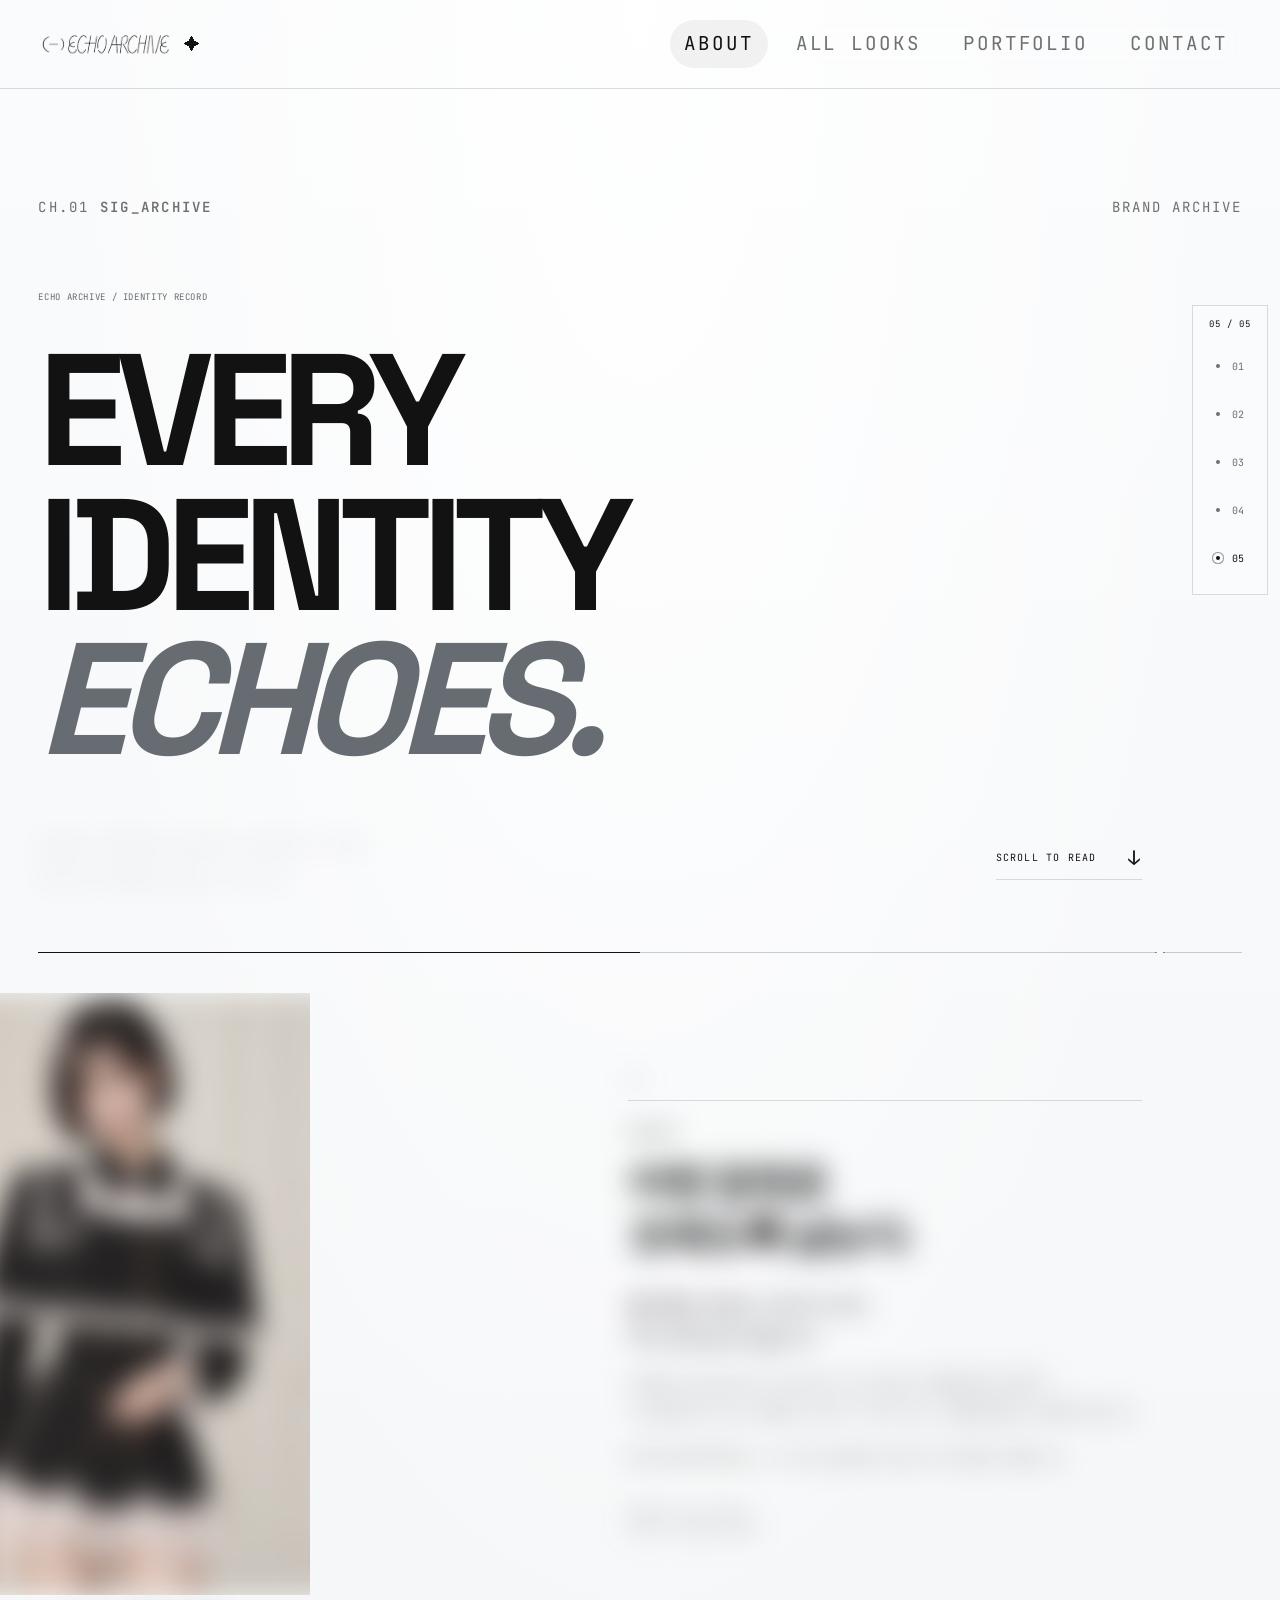
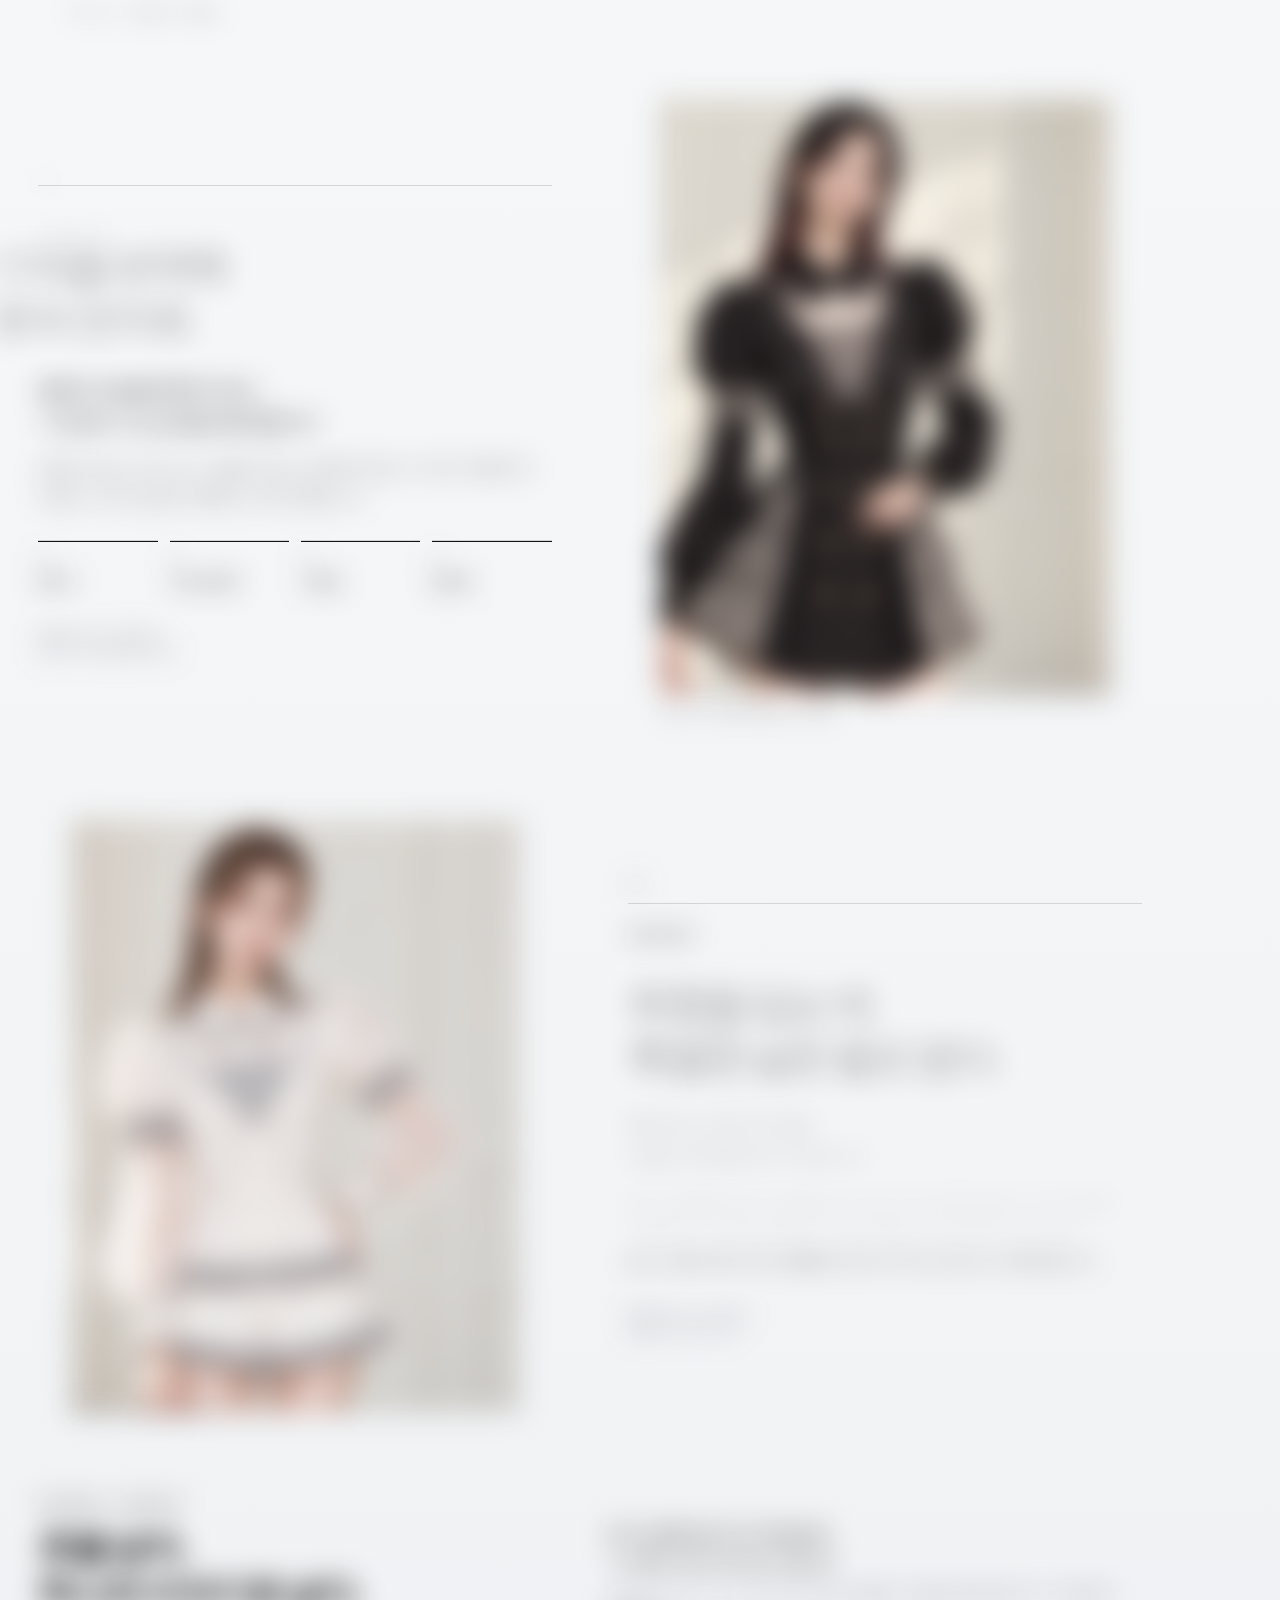
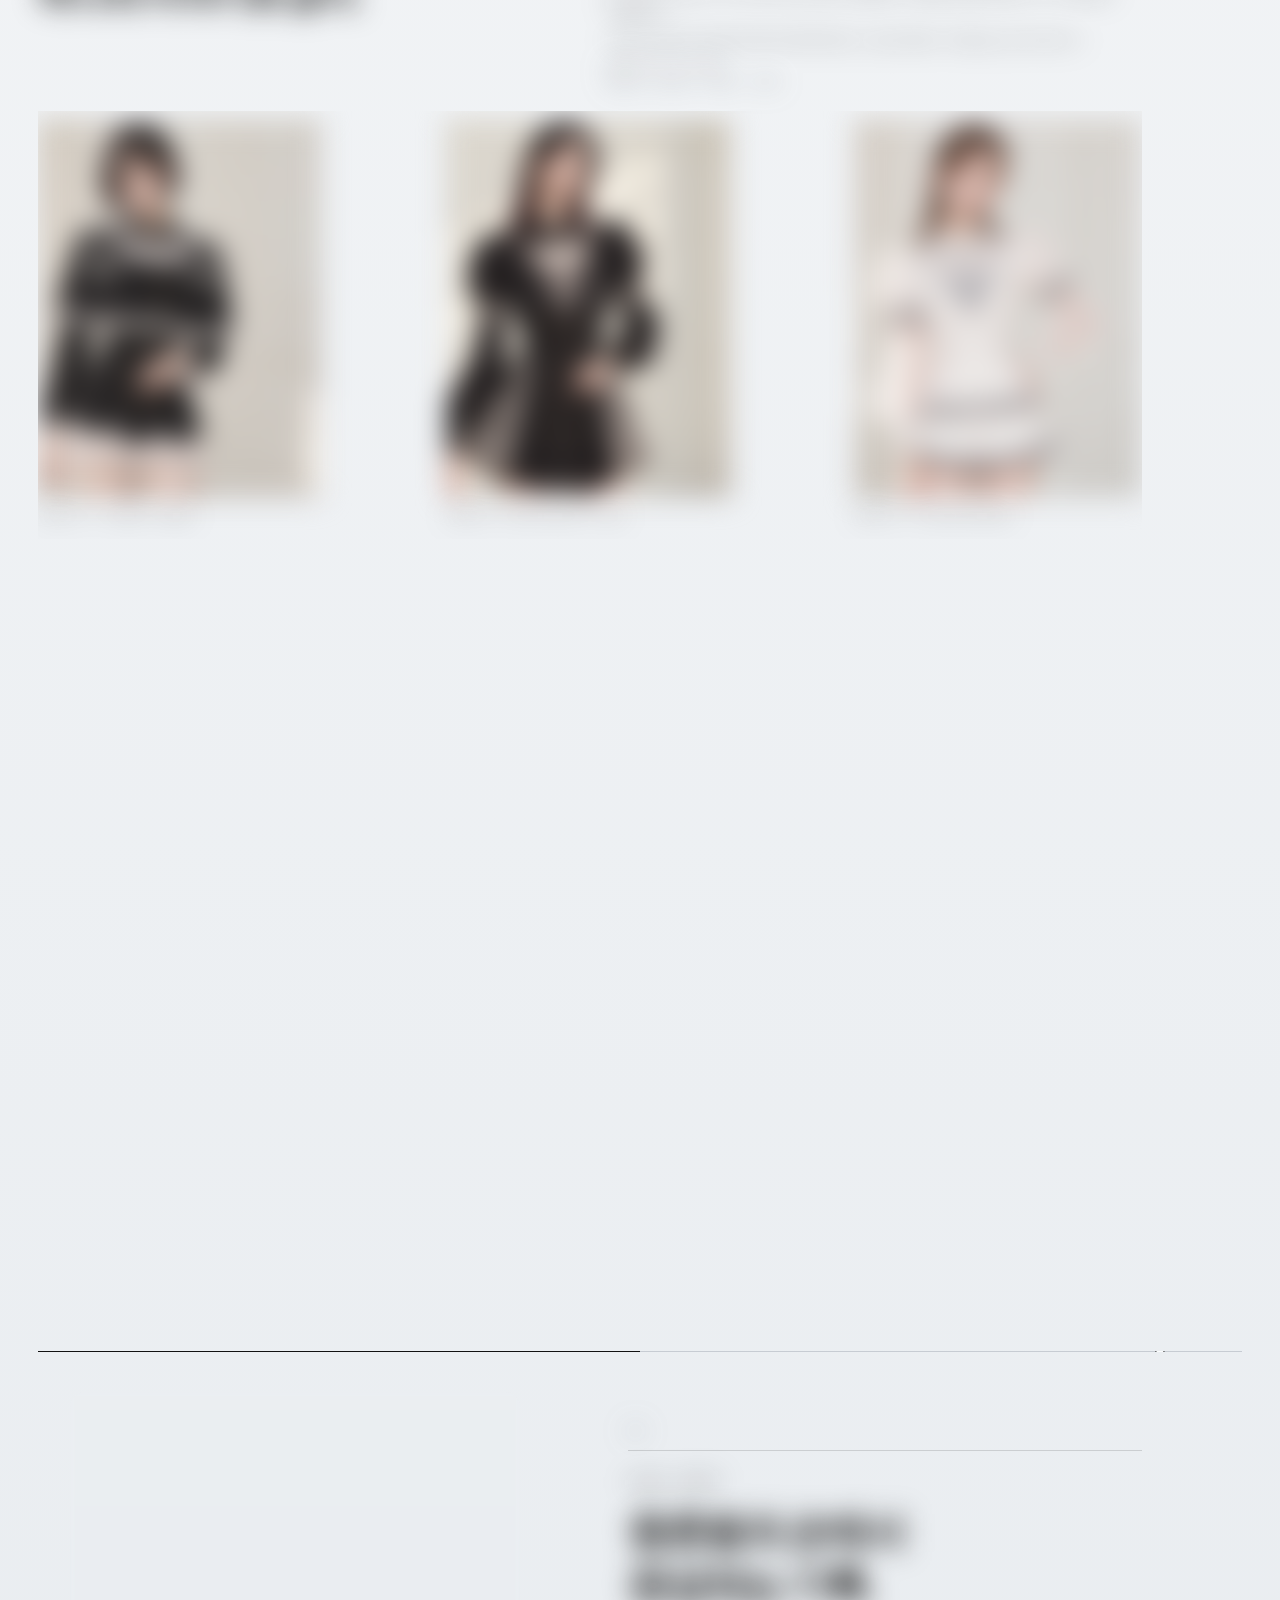
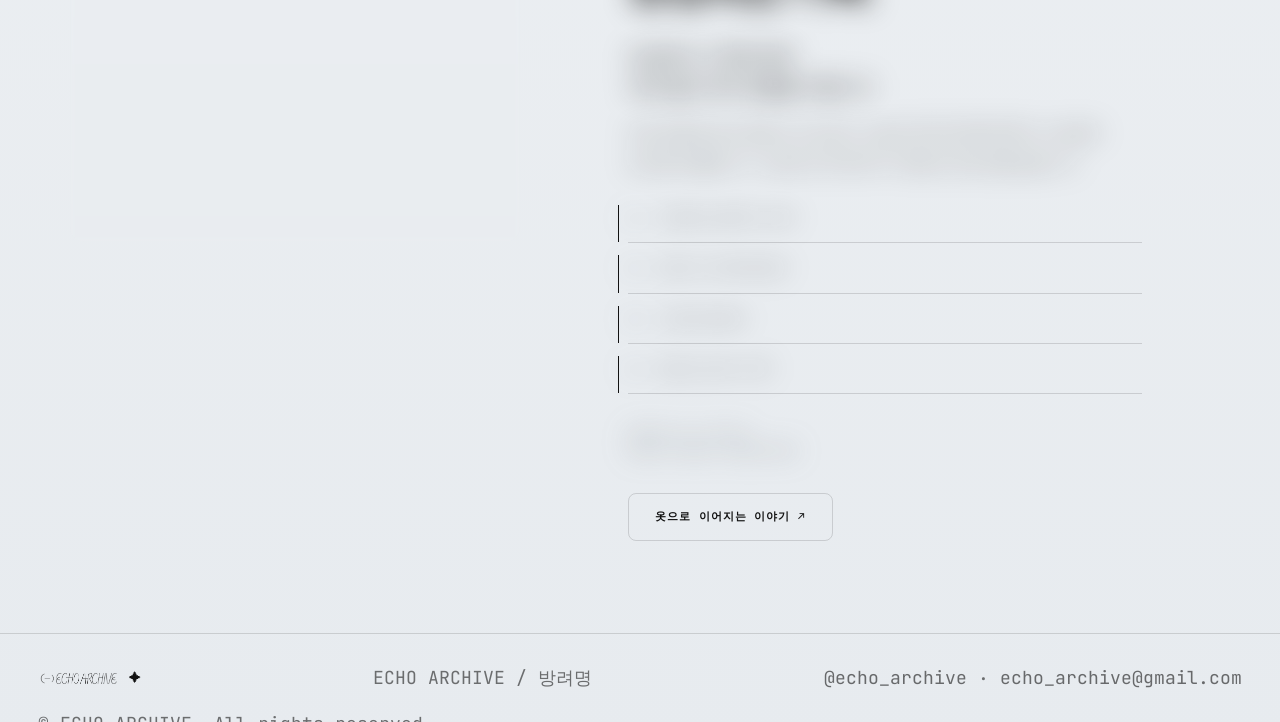
==== commit dfcc37ac: "Revert "[first test] 제품 탐색 UX 개선: 카드 호버·Sticky CTA·필터 상태 복원 (#24)" This reverts commit 867f64fbf1661" ====
--- a/about.html
+++ b/about.html
@@ -116,7 +116,6 @@
           <p class="about-scene-lead">좋아하는 세계의 감각을<br />오늘의 옷차림으로 이어갑니다.</p>
           <p>행사나 촬영을 위한 코스튬을 넘어, 평소의 옷과 함께 입을 수 있는 패션을 생각합니다. 익숙한 하루에도 나만의 취향이 자연스럽게 드러나도록.</p>
           <p>입는 사람의 방식으로 조합될 때, 옷의 이야기는 한 번 더 새로워집니다.</p>
-          <p class="about-scene-sublink"><a href="products.html">일상에서 만나는 시즌 룩 보기 <span aria-hidden="true">→</span></a></p>
           <p class="about-scene-meta">ARCHIVE LOG / REC_003<br />CONTEXT: DAILY LIFE</p>
         </div>
       </div>
@@ -131,7 +130,6 @@
           <p class="about-scene-lead">하나의 컬렉션은 하나의 Episode.<br />그 기록이 모여 아카이브가 됩니다.</p>
           <p>옷, 모델 사진, 영상, 그리고 문장. 같은 감정에서 출발한 조각들을 연결해 컬렉션의 이야기를 함께 보관합니다.</p>
           <p>새로운 Episode가 쌓일수록 ECHO ARCHIVE는 더 많은 취향과 기억을 담는 공간이 됩니다.</p>
-          <p class="about-scene-sublink"><a href="portfolio.html">2026 F/W 시즌 아카이브 기록 보기 <span aria-hidden="true">→</span></a></p>
           <p class="about-scene-meta">ARCHIVE LOG / REC_004<br />FORMAT: CLOTHES · IMAGE · STORY</p>
         </div>
         <!-- 번호는 서로 다른 Episode가 아닌 사진의 순서입니다. -->
--- a/style.css
+++ b/style.css
@@ -272,29 +272,7 @@
 .card > .card-body > p:not(.k):not(.price) { flex: 1; margin-top: 10px; color: var(--stage-ink-soft); font-size: 13.5px; line-height: 1.6; }
 .card .price { margin-top: 12px; font: 600 15px var(--font-mono); color: var(--stage-ink); }
 .card:hover { box-shadow: 0 18px 38px -22px var(--glass-shadow); transform: translateY(-2px); }
-.card:hover .card-img img:not(.card-img-hover) { transform: scale(1.03); }
-.card-img-hover {
-  position: absolute;
-  inset: 0;
-  z-index: 1;
-  width: 100%;
-  height: 100%;
-  object-fit: cover;
-  object-position: center top;
-  opacity: 0;
-  transition: opacity .35s ease, transform .3s ease;
-  pointer-events: none;
-}
-.card:hover .card-img-hover {
-  opacity: 1;
-  transform: scale(1.03);
-}
-.card .price-inquiry {
-  display: inline-block;
-  color: var(--stage-ink-soft);
-  font-size: 13px;
-  letter-spacing: .04em;
-}
+.card:hover .card-img img { transform: scale(1.03); }
 
 /* 빈 상태 플레이스홀더 카드 — 실제 카드와 같은 뼈대에 스캔라인만 흐르게 한다 */
 .card-placeholder { pointer-events: none; }
@@ -309,6 +287,8 @@
 @keyframes placeholdersweep { to { transform: translateX(60px); } }
 
 /* 제품 카테고리 필터 — 카테고리가 2개 이상일 때만 표시(JS가 hidden 토글) */
+.polarity-banner { width: min(100%,var(--maxw)); margin: 0 auto; padding: 12px var(--page-x); border-top: 1px solid var(--stage-ink-line); border-bottom: 1px solid var(--stage-ink-line); color: var(--stage-ink-soft); font: 600 11px var(--font-mono); letter-spacing: .06em; text-align: center; }
+.polarity-banner[hidden] { display: none; }
 .filter-rail { display: flex; flex-wrap: wrap; align-items: center; gap: 10px 14px; }
 .filter-rail[hidden] { display: none; }
 .filter-rail-label { color: var(--stage-ink-faint); font: 600 10px var(--font-mono); letter-spacing: .16em; }
@@ -808,19 +788,6 @@
 .about-page .brand-symbol-placeholder .about-scene-meta { text-align: center; }
 .about-page .craft-copy { position: relative; }
 .about-page .about-scene-copy .about-cta { margin-top: 32px; }
-.about-scene-sublink { margin-top: 14px; }
-.about-scene-sublink a {
-  display: inline-flex;
-  min-height: 44px;
-  align-items: center;
-  color: var(--stage-ink);
-  font: 600 13px var(--font-mono);
-  letter-spacing: .04em;
-  text-decoration: underline;
-  text-underline-offset: 4px;
-  transition: color .2s ease;
-}
-.about-scene-sublink a:hover { color: var(--focus-ring); }
 /* 링크는 기본적으로 본문에 표시. 동작 준비 후 진행 위치에 고정합니다. */
 .about-page .about-progress { width: fit-content; max-width: 100%; margin: 0 auto; padding: 12px; color: var(--stage-ink-soft); background: var(--ice-0); font: 10px var(--font-mono); }
 .about-page .about-progress-count { display: none; color: var(--stage-ink); font-variant-numeric: tabular-nums; letter-spacing: .12em; }
@@ -1000,89 +967,6 @@
 .purchase-dialog-actions { margin-top: 20px; text-align: right; }
 .purchase-dialog-actions .btn { background: var(--stage-ink); color: var(--ice-0); }
 
-.product-price-inquiry {
-  color: var(--stage-ink-soft);
-  font-size: 15px;
-  letter-spacing: .02em;
-}
-
-.product-empty-story {
-  padding: clamp(32px, 5vw, 64px) 24px;
-  text-align: center;
-}
-.product-empty-story .eyebrow {
-  margin-bottom: 8px;
-  color: var(--stage-ink-faint);
-  font: 600 11px var(--font-mono);
-  letter-spacing: .16em;
-}
-.product-empty-story h2 {
-  font: 700 clamp(22px, 3vw, 32px) var(--font-fashion);
-  font-style: italic;
-  margin-bottom: 12px;
-}
-.product-empty-story p {
-  max-width: 480px;
-  margin: 0 auto;
-  color: var(--stage-ink-soft);
-  font-size: 14.5px;
-}
-
-/* 하단 고정 Sticky 바 */
-.product-sticky-bar {
-  position: fixed;
-  bottom: 16px;
-  left: 50%;
-  transform: translateX(-50%) translateY(120%);
-  z-index: 90;
-  width: min(calc(100% - 32px), 720px);
-  padding: 12px 20px;
-  box-shadow: 0 16px 36px -10px rgba(48, 56, 66, 0.28);
-  border: 1px solid rgba(255, 255, 255, 0.9);
-  transition: transform .35s cubic-bezier(0.16, 1, 0.3, 1);
-  pointer-events: none;
-}
-.product-sticky-bar.is-visible {
-  transform: translateX(-50%) translateY(0);
-  pointer-events: auto;
-}
-.sticky-bar-inner {
-  display: flex;
-  align-items: center;
-  justify-content: space-between;
-  gap: 16px;
-}
-.sticky-bar-name {
-  font: 700 14px var(--font-fashion);
-  font-style: italic;
-  color: var(--stage-ink);
-  white-space: nowrap;
-  overflow: hidden;
-  text-overflow: ellipsis;
-}
-.sticky-bar-price {
-  font: 600 13px var(--font-mono);
-  color: var(--stage-ink-soft);
-}
-.btn-sm {
-  display: inline-flex;
-  min-height: 38px;
-  padding: 8px 18px;
-  font: 600 12px var(--font-mono);
-  letter-spacing: .04em;
-  background: var(--stage-ink);
-  color: var(--ice-0);
-  text-decoration: none;
-  border-radius: 999px;
-  align-items: center;
-  justify-content: center;
-  cursor: pointer;
-  border: none;
-}
-.btn-sm:hover {
-  background: #333;
-}
-
 /* 다음 에피소드 — 상세 페이지 이탈 방지의 표준 장치. 이전/다음 제품으로 바로 이동 */
 .related-episodes { padding-top: 12px; }
 /* 헤딩 위계상 h2지만(h1 → h3 건너뛰기 방지) 보이기는 eyebrow 라벨이어야 하므로
@@ -1097,7 +981,7 @@
 .related-card-body h3 { margin-top: 4px; font: 700 16px var(--font-display); }
 
 /* 포트폴리오 — 하나의 큰 유리 프레임 안에 리치 텍스트를 그대로 담는다 */
-.portfolio-content { position: relative; z-index: 1; max-width: 1200px; margin: 0 auto; padding: clamp(12px,4vw,56px); overflow-wrap: anywhere; }
+.portfolio-content { position: relative; z-index: 1; max-width: 1200px; margin: 0 auto; padding: clamp(28px,4vw,56px); overflow-wrap: anywhere; }
 .portfolio-page .section { padding-top: 20px; }
 .portfolio-content > section { padding: clamp(20px,3vw,32px) 0; }
 .portfolio-content > section:nth-of-type(odd) { background: transparent; color: inherit; }
@@ -1106,57 +990,11 @@
 .portfolio-content > :first-child { margin-top: 0; padding-top: 0; }
 .portfolio-content h1, .portfolio-content h2, .portfolio-content h3 { font: 800 1em var(--font-display); font-style: italic; }
 .portfolio-content p { margin-bottom: 20px; color: var(--stage-ink-soft); }
-.portfolio-content img { width: 100%; height: auto; margin: clamp(10px,2vw,26px) 0; border-radius: 10px; transition: transform .2s ease; }
-.portfolio-content img:hover { transform: scale(1.01); }
+.portfolio-content img { width: 100%; height: auto; margin: 26px 0; border-radius: 10px; }
 .portfolio-content iframe, .portfolio-content video { display: block; width: 100%; margin: 30px 0; border: 0; border-radius: 10px; background: var(--screen-black); }
 .portfolio-content iframe { aspect-ratio: 16/9; }
 .portfolio-content.is-empty { display: grid; min-height: 320px; place-items: center; text-align: center; }
 .portfolio-status { color: var(--stage-ink-faint); font: 11px var(--font-mono); letter-spacing: .1em; text-transform: uppercase; }
-
-/* 포트폴리오 라이트박스 모달 */
-.portfolio-lightbox {
-  width: min(96vw, 1200px);
-  max-height: 94vh;
-  margin: auto;
-  padding: 16px;
-  border: 1px solid rgba(255, 255, 255, 0.85);
-  border-radius: 14px;
-  background: rgba(12, 13, 16, 0.96);
-  box-shadow: 0 24px 80px rgba(0, 0, 0, 0.65);
-}
-.portfolio-lightbox::backdrop {
-  background: rgba(0, 0, 0, 0.78);
-  backdrop-filter: blur(8px);
-}
-.lightbox-close {
-  position: absolute;
-  top: 16px;
-  right: 16px;
-  z-index: 10;
-  width: 44px;
-  height: 44px;
-  border-radius: 50%;
-  border: 1px solid rgba(255, 255, 255, 0.3);
-  background: rgba(0, 0, 0, 0.6);
-  color: #fff;
-  font-size: 22px;
-  cursor: pointer;
-  display: grid;
-  place-items: center;
-}
-.lightbox-close:hover {
-  background: rgba(255, 255, 255, 0.2);
-}
-.lightbox-body {
-  overflow: auto;
-  max-height: calc(94vh - 40px);
-  text-align: center;
-}
-.lightbox-body img {
-  width: 100%;
-  height: auto;
-  margin: 0 auto;
-}
 
 /* 대형 mailto 히어로 — 폼 없는 문의 페이지의 콘셉트: 메일 주소 자체가 히어로 타이포다 */
 .contact-mail-hero { padding-top: 8px; padding-bottom: 8px; text-align: center; }
@@ -1196,84 +1034,8 @@
 .contact-item:first-child { border-top: 1px solid var(--stage-ink-line); }
 .contact-item .label { flex-shrink: 0; font: 600 clamp(19px,2vw,22px) var(--font-fashion); font-style: italic; letter-spacing: .01em; }
 .contact-item .value { color: var(--stage-ink-soft); font: clamp(15px,1.6vw,18px) var(--font-mono); text-align: right; word-break: break-word; }
-.contact-item .value a { display: inline-flex; min-height: 44px; align-items: center; color: var(--stage-ink); text-decoration: none; }
-.contact-item .value a:hover { text-decoration: underline; }
-.contact-value-action { display: flex; align-items: center; justify-content: flex-end; gap: 10px; flex-wrap: wrap; }
-.btn-copy {
-  display: inline-flex;
-  align-items: center;
-  justify-content: center;
-  padding: 4px 10px;
-  font: 500 12px var(--font-mono);
-  color: var(--stage-ink);
-  background: rgba(255, 255, 255, 0.7);
-  border: 1px solid var(--stage-ink-line);
-  border-radius: 4px;
-  cursor: pointer;
-  transition: all .2s ease;
-}
-.btn-copy:hover {
-  background: var(--stage-ink);
-  color: var(--ice-0);
-}
-.contact-arrow-link {
-  display: inline-flex;
-  min-width: 44px;
-  min-height: 44px;
-  align-items: center;
-  justify-content: center;
-  color: var(--stage-ink);
-  font-size: 18px;
-  text-decoration: none;
-  transition: transform .2s ease;
-}
-.contact-arrow-link:hover { transform: translate(2px, -2px); }
+.contact-item .value a { display: inline-flex; min-height: 44px; align-items: center; color: var(--stage-ink); }
 .contact-arrow { flex-shrink: 0; color: var(--stage-ink-faint); font-size: 18px; }
-
-/* 제품 상세에서 넘어온 문의 배너 */
-.contact-product-badge {
-  width: min(100%, 900px);
-  margin: 0 auto 24px;
-  padding: 14px 20px;
-  display: flex;
-  align-items: center;
-  gap: 12px;
-  font: clamp(13px, 1.4vw, 15px) var(--font-mono);
-  border: 1px solid rgba(43, 111, 224, 0.3);
-  background: rgba(176, 206, 255, 0.12);
-}
-.contact-badge-label {
-  display: inline-block;
-  padding: 2px 8px;
-  font-size: 11px;
-  font-weight: 700;
-  letter-spacing: .08em;
-  background: var(--stage-ink);
-  color: var(--ice-0);
-  border-radius: 3px;
-}
-
-/* 복사 토스트 */
-.copy-toast {
-  position: fixed;
-  bottom: 32px;
-  left: 50%;
-  transform: translateX(-50%) translateY(20px);
-  z-index: 100;
-  padding: 12px 24px;
-  font: 500 14px var(--font-mono);
-  color: #fff;
-  background: rgba(18, 18, 18, 0.92);
-  border-radius: 30px;
-  box-shadow: 0 8px 24px rgba(0, 0, 0, 0.25);
-  opacity: 0;
-  pointer-events: none;
-  transition: all .3s cubic-bezier(0.16, 1, 0.3, 1);
-}
-.copy-toast.is-visible {
-  transform: translateX(-50%) translateY(0);
-  opacity: 1;
-}
 
 /* 공통 푸터 */
 .footer { width: min(100%,var(--maxw)); margin: 20px auto 0; padding: 22px var(--page-x); border-top: 1px solid var(--stage-ink-line); display: flex; flex-wrap: wrap; align-items: center; justify-content: space-between; gap: 12px 24px; color: var(--stage-ink-faint); font: 18px var(--font-mono); }
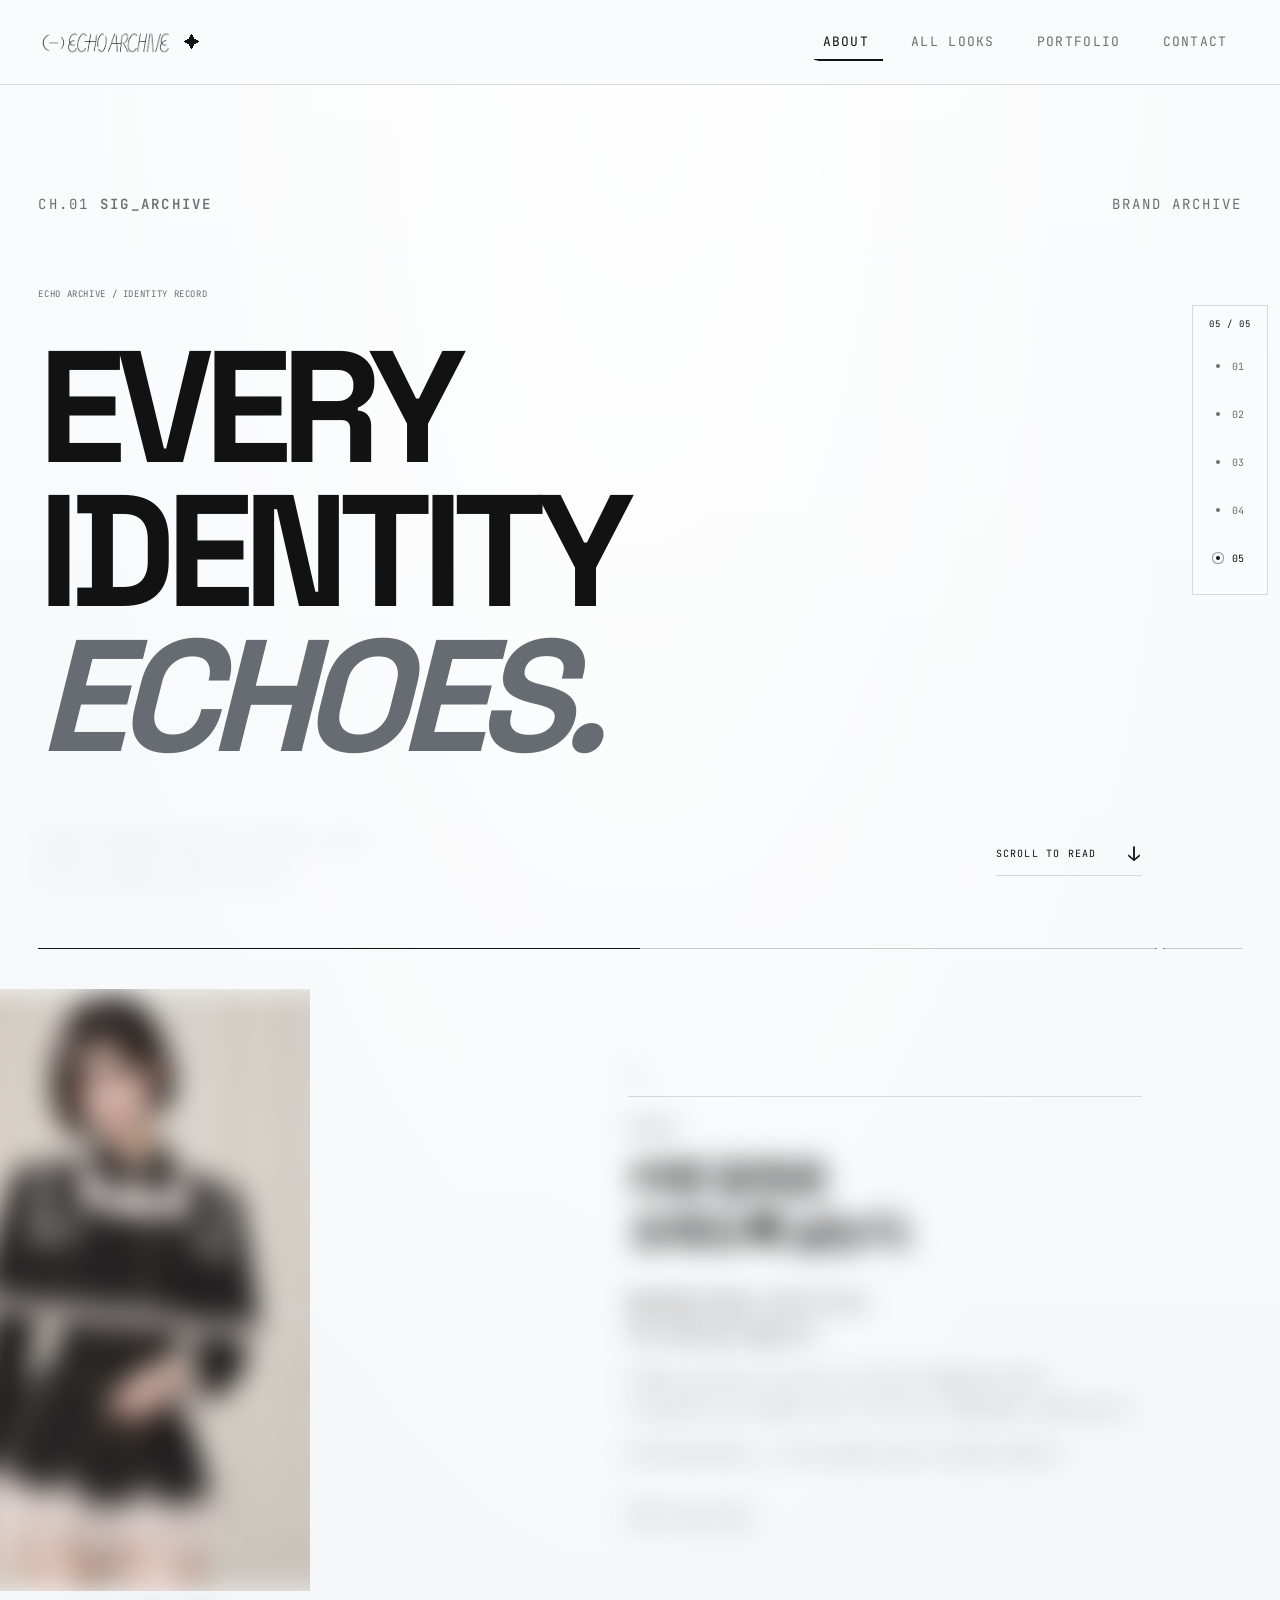
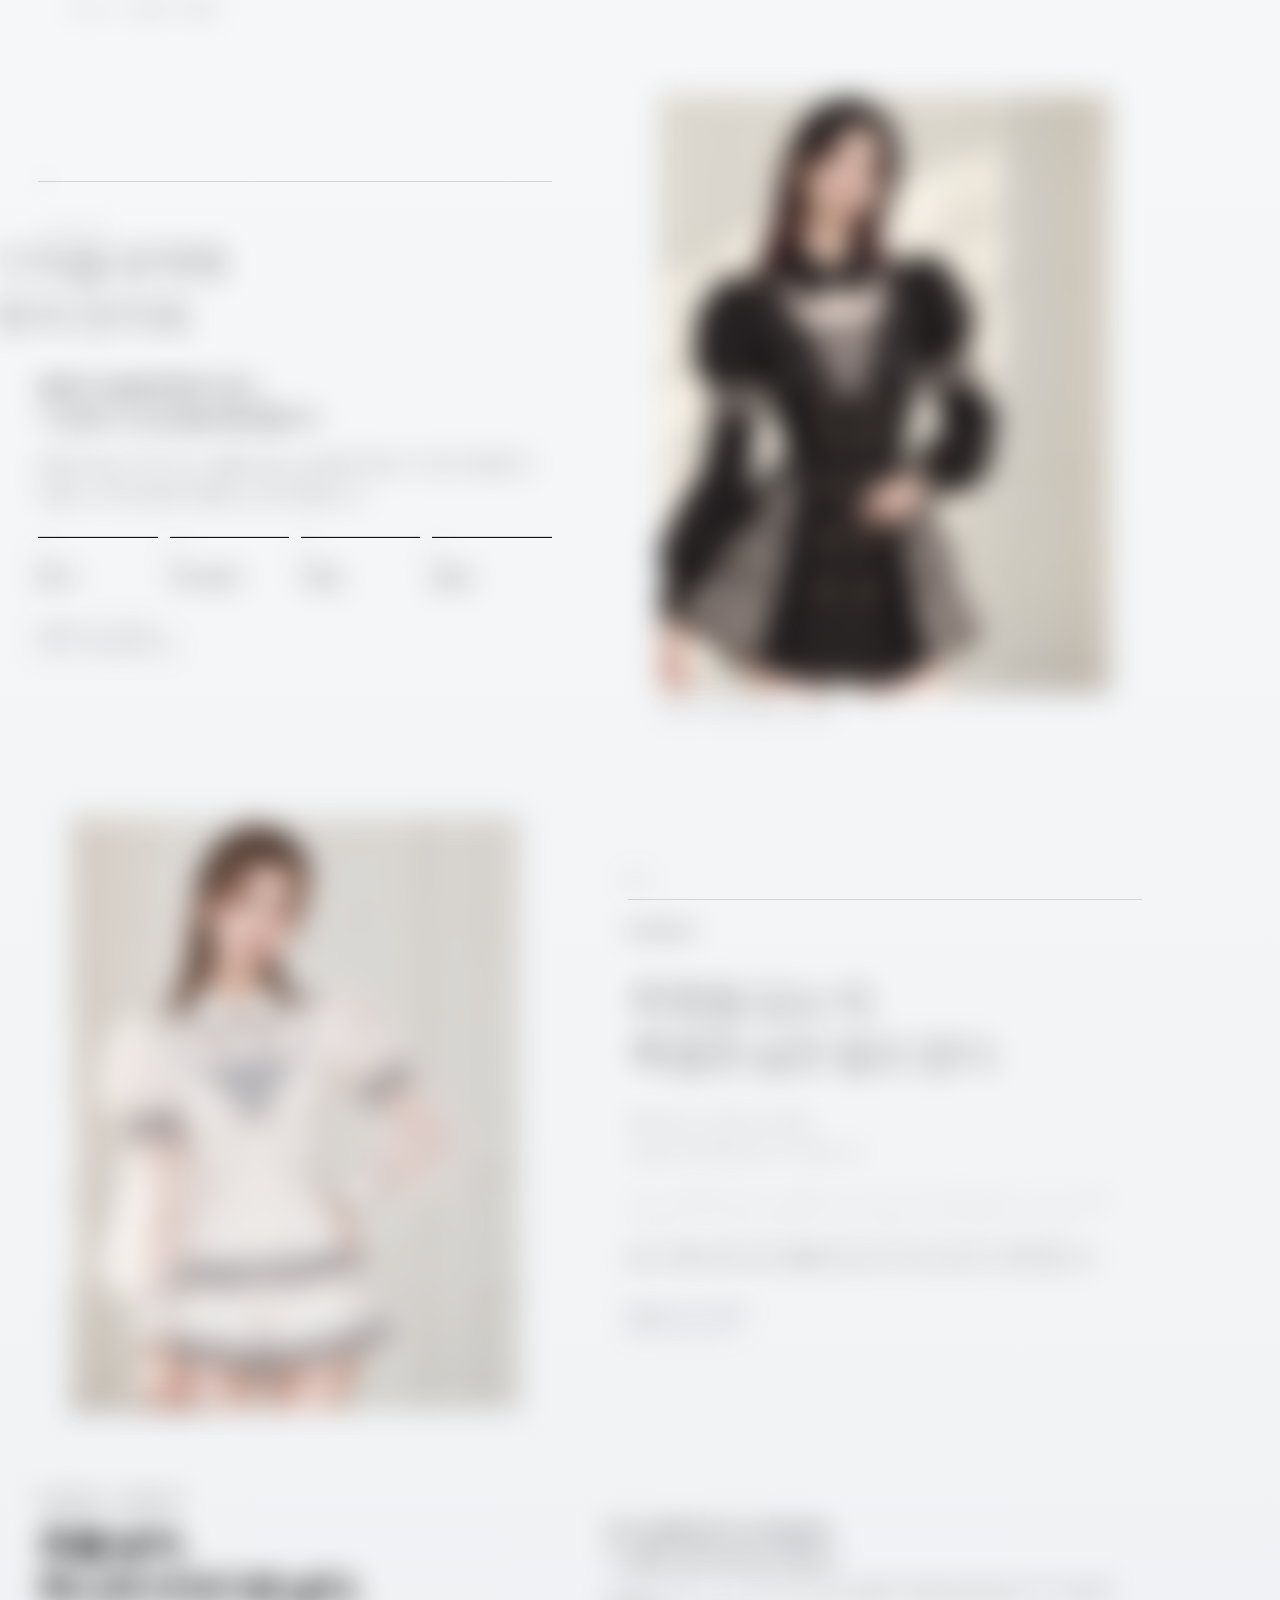
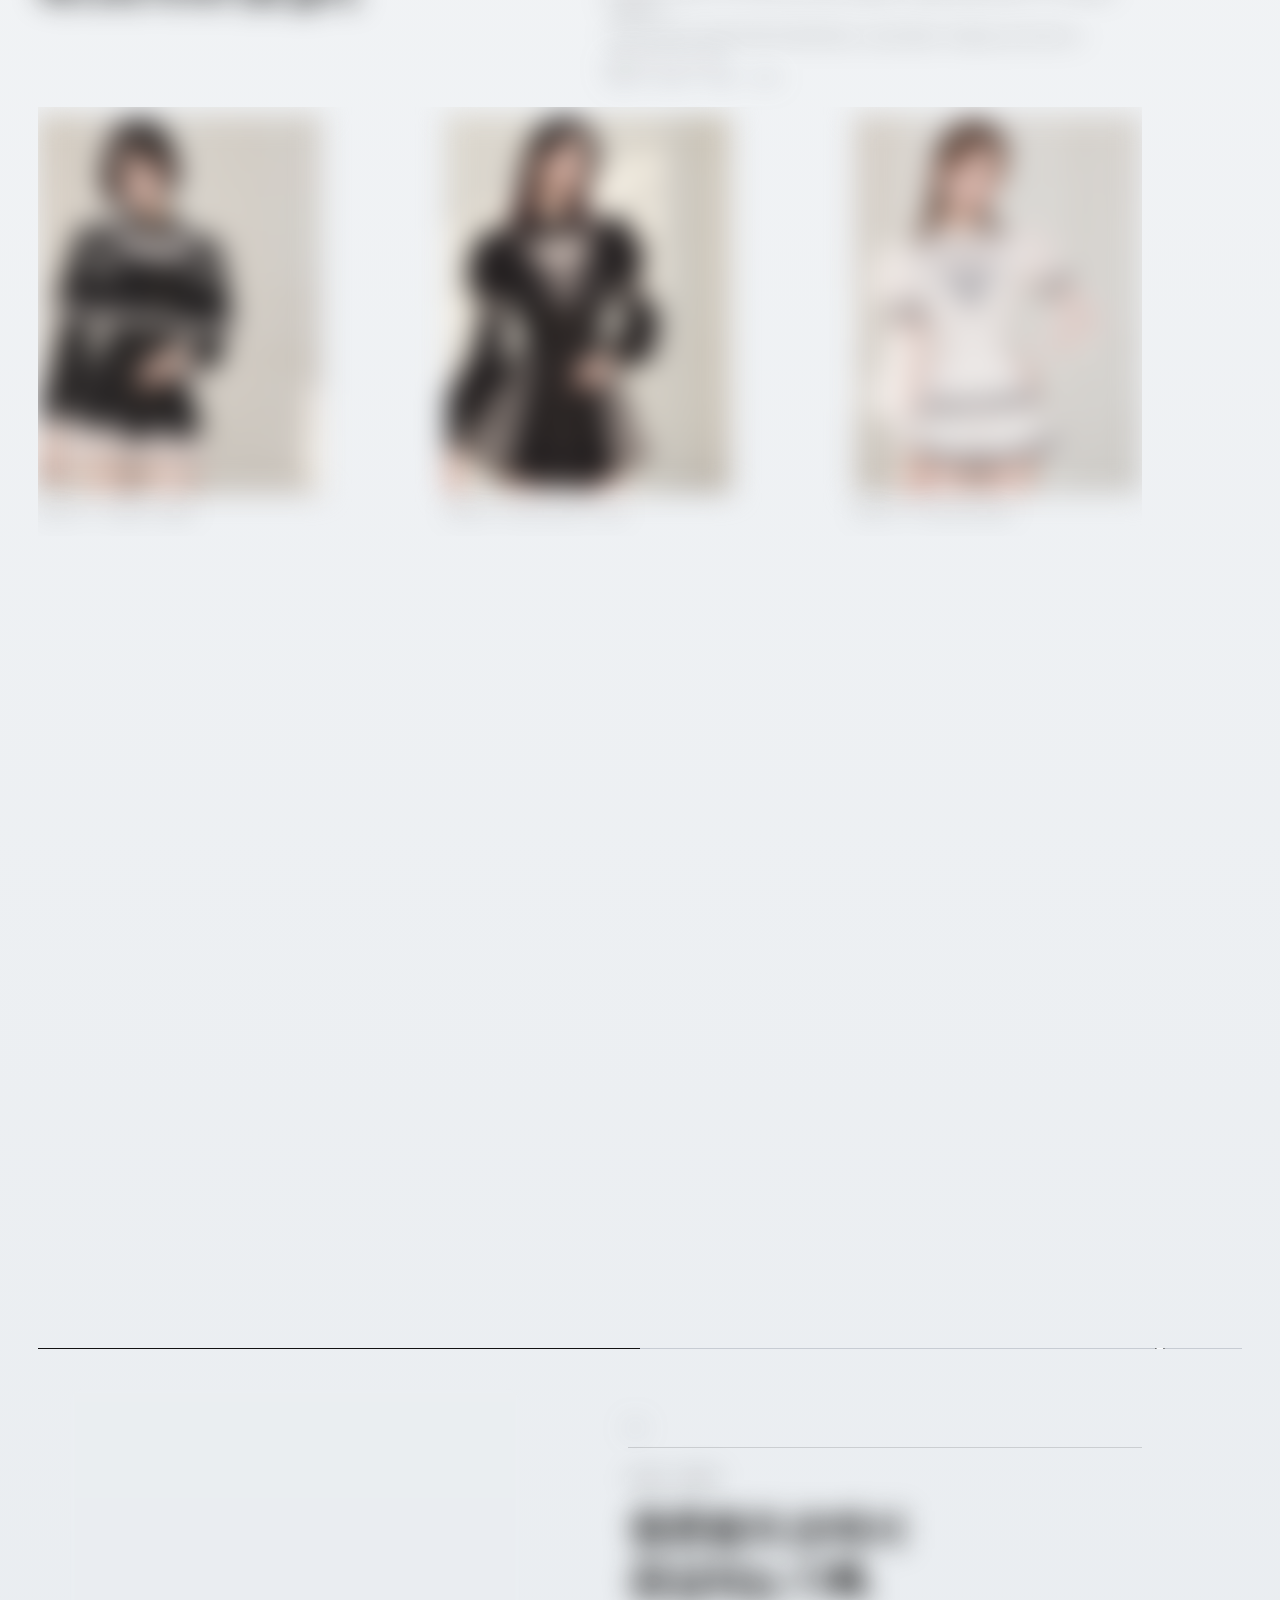
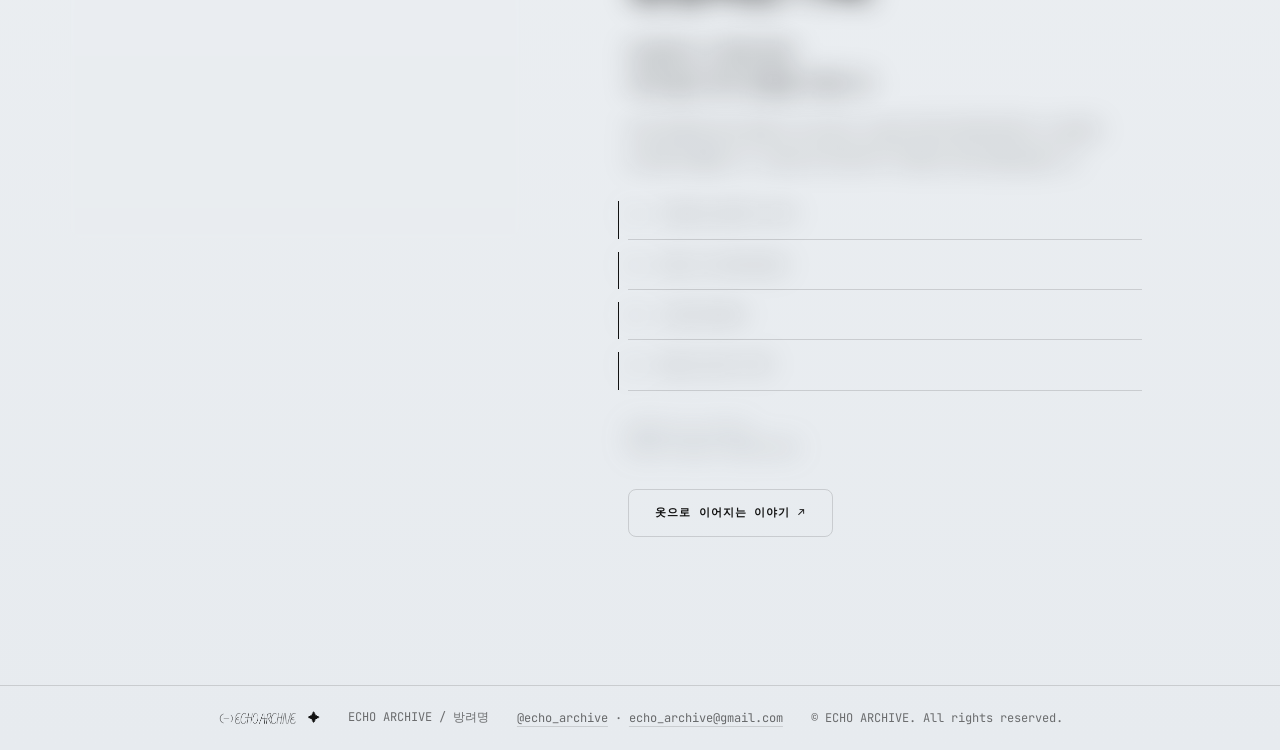
==== commit 9026a598: "[first test] 모바일 최적화 및 스크롤 모션 시스템 추가 모바일 전용 스타일·동작을 mobile.css와 scripts/mobile.js로 분리했다. 두 파일 모두 max" ====
--- a/about.html
+++ b/about.html
@@ -14,6 +14,7 @@
   <link rel="preconnect" href="https://fonts.gstatic.com" crossorigin />
   <link rel="stylesheet" href="https://fonts.googleapis.com/css2?family=Inter:wght@400;500;600&family=JetBrains+Mono:wght@400;500&family=Space+Grotesk:wght@500;600;700&display=swap" />
   <link rel="stylesheet" href="style.css?v=20260902-design-1c" />
+  <link rel="stylesheet" href="mobile.css?v=20260916-1" media="(max-width: 899px)" />
 </head>
 <body class="about-page">
   <a class="skip-link" href="#mainContent">본문으로 건너뛰기</a>
@@ -190,7 +191,7 @@
     <p><a href="https://instagram.com/echo_archive" target="_blank" rel="noopener noreferrer">@echo_archive</a> · <a href="mailto:echo_archive@gmail.com">echo_archive@gmail.com</a></p>
     <p>© ECHO ARCHIVE. All rights reserved.</p>
   </footer>
-  <script src="script.js?v=20260902-design-1b"></script>
+  <script src="script.js?v=20260916-mobile-1"></script>
   <script src="scripts/motion.js"></script>
   <script src="scripts/about.js"></script>
 </body>
--- a/style.css
+++ b/style.css
@@ -287,8 +287,6 @@
 @keyframes placeholdersweep { to { transform: translateX(60px); } }
 
 /* 제품 카테고리 필터 — 카테고리가 2개 이상일 때만 표시(JS가 hidden 토글) */
-.polarity-banner { width: min(100%,var(--maxw)); margin: 0 auto; padding: 12px var(--page-x); border-top: 1px solid var(--stage-ink-line); border-bottom: 1px solid var(--stage-ink-line); color: var(--stage-ink-soft); font: 600 11px var(--font-mono); letter-spacing: .06em; text-align: center; }
-.polarity-banner[hidden] { display: none; }
 .filter-rail { display: flex; flex-wrap: wrap; align-items: center; gap: 10px 14px; }
 .filter-rail[hidden] { display: none; }
 .filter-rail-label { color: var(--stage-ink-faint); font: 600 10px var(--font-mono); letter-spacing: .16em; }
@@ -1054,6 +1052,74 @@
   .nav-menu a { padding: 8px 14px; border: 0; font-size: clamp(12px, calc(-4.5px + 1.85vw), 22px); }
   .nav-menu a + a { margin-left: 14px; }
 }
+
+/* ===== 데스크톱(≥900px) 헤더·푸터 전용 정리 =====
+   모바일(≤899px)은 mobile.css가 전담하므로 이 블록은 900px 이상에서만 적용된다.
+   공통 영역의 .nav/.footer 선언은 그대로 두고 여기서만 덮어쓴다. */
+@media (min-width: 900px) {
+  /* --nav-h는 .nav-inner의 min-height와 같은 값. sticky 요소들의 top 기준이 된다. */
+  :root { --nav-h: 84px; }
+
+  /* GNB 상단 고정. fixed가 아닌 sticky를 쓰는 이유: 흐름에 남아야
+     main { min-height: calc(100vh - 166px) }의 166px 계산이 계속 맞는다. */
+  .nav {
+    position: sticky;
+    top: 0;
+    background: rgba(250,251,252,.88);
+    backdrop-filter: blur(8px);
+  }
+
+  /* 고정 헤더 아래로 파고들던 sticky 요소들을 헤더 높이만큼 내린다 */
+  .about-page .about-scene-visual { top: calc(var(--nav-h) + 12px); }
+  .about-page .about-scene { scroll-margin-top: calc(var(--nav-h) + 16px); }
+
+  /* 탐색 UI가 콘텐츠보다 커 보이던 문제 — eyebrow(10px)·btn(11px) 체계에 맞춘다 */
+  .nav-menu a { font-size: 13px; }
+
+  /* 현재 채널 점등 표시. 글자를 줄인 만큼 활성 상태를 분명히 보여준다.
+     data-ch 속성은 마크업 그대로 두고 CSS로만 읽는다. */
+  .nav-menu a.active { background: transparent; }
+  .nav-menu a.active::after {
+    position: absolute;
+    right: 0;
+    bottom: 0;
+    left: 0;
+    height: 2px;
+    background: var(--stage-ink);
+    content: "";
+  }
+
+  /* 푸터: 18px mono는 사이트에서 가장 큰 본문 인접 폰트였다 */
+  .footer {
+    justify-content: center;
+    gap: 10px 28px;
+    font-size: 12px;
+  }
+  /* 44px 터치 타깃은 모바일 전용 — 데스크톱에서는 푸터만 두껍게 만든다.
+     .footer .logo(0,2,0)가 .footer a(0,1,1)보다 우선하므로 로고도 함께 지정한다. */
+  .footer a,
+  .footer .logo {
+    min-height: 0;
+  }
+  .footer a {
+    text-decoration: underline;
+    text-decoration-color: var(--stage-ink-line);
+    text-underline-offset: 4px;
+  }
+  /* 로고는 이미지라 밑줄이 어색하다 */
+  .footer .logo { text-decoration: none; }
+  .footer a:hover { text-decoration-color: var(--stage-ink); }
+
+  /* 데스크톱에서 ← 글리프 하나만 보이던 뒤로가기 버튼에 라벨을 되살린다.
+     mobile.css가 뒤에 로드돼 같은 특이도(0,2,0)면 그쪽이 이기므로 한 단계 높인다.
+     (mobile.css 자체는 건드리지 않는다 — 모바일은 GPT 작업 영역) */
+  .product-back .btn .mobile-back-label[hidden] { display: inline; }
+  /* .btn이 flex라 화살표와 라벨이 각각 플렉스 아이템이 되어 줄바꿈된다 */
+  .product-back .btn { gap: 8px; white-space: nowrap; }
+
+  /* 마지막 씬 CTA가 푸터 경계에 바짝 붙던 문제 */
+  .about-page #scene-craft { padding-bottom: 96px; }
+}
 @media (min-width: 720px) {
   .grid { grid-template-columns: repeat(2,minmax(0,1fr)); }
   .product-hero { grid-template-columns: minmax(0,1.08fr) minmax(360px,.92fr); }
@@ -1064,7 +1130,9 @@
 }
 
 @media (min-width: 980px) {
-  .product-info { position: sticky; top: 24px; align-self: start; }
+  /* 고정 헤더 아래로 내려 제품 정보가 헤더에 가리지 않게 한다.
+     (히어로 그리드가 짧아 sticky가 머무는 구간 자체는 원래도 길지 않다) */
+  .product-info { position: sticky; top: calc(var(--nav-h, 84px) + 12px); align-self: start; }
   .related-grid { grid-template-columns: repeat(2,1fr); }
 }
 /* 세로형 룩북 카드는 폭이 좁아도 되므로 넓은 화면에서 3열로 늘린다 */
--- a/mobile.css
+++ b/mobile.css
@@ -0,0 +1,182 @@
+/* 좁은 화면에서만 불러오는 스타일. 색과 글꼴은 기존 브랜드 토큰을 재사용합니다. */
+body { --page-x: clamp(18px, 5vw, 28px); font-size: 1rem; }
+main { min-height: auto; }
+.nav-inner { min-height: 76px; padding: 14px var(--page-x); gap: 16px; }
+.nav-inner .logo img, .portfolio-page .nav-inner .logo img { height: 28px; }
+.nav-toggle { flex-shrink: 0; width: 48px; height: 48px; }
+body:not(.has-mobile-menu) .nav-toggle { display: none; }
+body:not(.has-mobile-menu) .nav-inner { flex-wrap: wrap; }
+body:not(.has-mobile-menu) .nav-menu { position: static; display: flex; flex-basis: 100%; }
+.nav-menu { top: calc(100% - 2px); max-height: 70svh; overflow-y: auto; }
+.nav-menu a { padding: 16px 20px; min-height: 52px; font-size: 1rem; letter-spacing: .07em; white-space: normal; }
+.page-head { padding-block: 30px 22px; }
+.page-head h1 { font-size: clamp(2.25rem, 9vw, 3.5rem); line-height: 1.05; }
+.channel-head-top { gap: 6px 14px; margin-bottom: 16px; }
+.page-head .channel-code, .page-head .channel-stamp { margin-top: 0; font-size: .75rem; line-height: 1.6; letter-spacing: .08em; }
+.section { padding-block: 28px; }
+.section h2 { font-size: clamp(1.65rem, 6vw, 2.25rem); line-height: 1.3; word-break: keep-all; }
+.section .eyebrow, .k { font-size: .75rem; letter-spacing: .07em; }
+.btn { min-height: 48px; font-size: .875rem; letter-spacing: .02em; padding: 12px 18px; }
+.archive-note-links { gap: 12px; }
+.archive-note-links .btn { width: 100%; }
+.footer { margin-top: 12px; padding-block: 20px 24px; gap: 4px; font: .875rem/1.6 var(--font-main); text-align: center; flex-direction: column; }
+.footer p { max-width: 100%; overflow-wrap: anywhere; }
+.footer .biz { margin-bottom: 4px; }
+.footer p:has(a) { display: flex; align-items: center; justify-content: center; flex-wrap: wrap; gap: 0 8px; font-size: 0; }
+.footer p a { display: inline-flex; align-items: center; min-height: 44px; font-size: .875rem; text-underline-offset: 4px; overflow-wrap: anywhere; }
+.footer p:last-child { font-size: .75rem; }
+
+/* 읽는 내용은 언제나 선명하게. 작은 이동으로만 스크롤 리듬을 남깁니다. */
+.has-scroll-motion [data-scroll] { --enter-x: 0px; --enter-y: 10px; --enter-delay: 0ms; }
+.has-scroll-motion [data-scroll] > .scroll-content,
+.has-scroll-motion :is(h1, h2, .channel-code, .channel-stamp)[data-scroll] > .scroll-content,
+.has-scroll-motion .card-img > .scroll-content { opacity: 1; filter: none; transition-duration: 260ms; }
+.about-page { --about-blur: 0px; --about-dim: 1; --about-fallback-blur: 0px; --about-fallback-dim: 1; }
+.about-page.has-about-motion .about-focus { filter: none; opacity: 1; }
+.about-page .about-focus-anchor { --move-x: 0px; --move-y: 10px; --move-time: 260ms; }
+.about-page .about-channel-head { padding-top: 24px; }
+.about-page .about-intro { padding-block: 24px 32px; }
+.about-page .about-intro h1 { font-size: clamp(3rem, 12vw, 4.75rem); margin: 20px 0 24px; }
+.about-page .about-intro-bottom { gap: 16px; }
+.about-page .about-intro-bottom > p { font-size: 1rem; line-height: 1.8; }
+.about-page .about-start { font-size: .75rem; }
+.about-page .about-scene { padding-block: 24px; }
+.about-page .about-scene-inner { gap: 22px; }
+.about-page .about-scene-visual { max-width: 30rem; justify-self: center; }
+.about-page .about-scene-copy { font-size: 1rem; line-height: 1.8; color: var(--stage-ink); }
+.about-page .about-scene-copy h2 { font-size: clamp(1.65rem, 6vw, 2.2rem); line-height: 1.4; letter-spacing: -.035em; margin: 12px 0 20px; }
+.about-page .about-scene-copy .about-scene-lead { font-size: 1.125rem; line-height: 1.75; }
+.about-page .about-scene-index { font-size: .75rem; margin-bottom: 16px; }
+.about-page .eyebrow, .about-page .about-scene-meta, .about-page .about-scene-visual figcaption,
+.about-page .about-archive-card figcaption, .about-page .about-step-number { font-size: .75rem; letter-spacing: .04em; }
+.about-page .about-scene-copy .about-scene-meta { margin-top: 20px; }
+.about-page .about-translation-steps, .about-page .craft-steps { margin-top: 20px; }
+.about-page .about-translation-steps li, .about-page .craft-steps li { font-size: 1rem; line-height: 1.6; }
+.about-page .about-translation-steps { gap: 12px; }
+.about-page .about-progress-count { font-size: .75rem; }
+.about-page.has-scene-progress .about-progress { padding-block: 8px; }
+.about-page.has-scene-progress .about-progress:focus-within .about-progress-links { flex-wrap: wrap; }
+.about-page .about-archive-track { gap: 22px; }
+.about-page .brand-symbol-placeholder { min-height: 0; max-width: 24rem; padding: 24px; gap: 20px; }
+.about-page .about-cta .btn { white-space: normal; }
+
+/* 제품명과 가격까지 한 덩어리로 읽히도록 이미지와 카드 간격을 조정합니다. */
+.products-page .products-grid-section { padding-top: 16px; }
+.products-page .grid { gap: 24px; }
+.products-page .card-img { aspect-ratio: 1 / 1; }
+.products-page .card-img img { object-fit: contain; object-position: center; }
+.products-page .card-body { padding: 16px 18px 18px; }
+.products-page .card .k { font-size: .75rem; letter-spacing: .06em; }
+.products-page .card h3 { font: 600 1.125rem/1.5 var(--font-main); margin-top: 8px; word-break: keep-all; overflow-wrap: anywhere; }
+.products-page .card > .card-body > p:not(.k):not(.price) { flex: none; margin-top: 8px; font-size: 1rem; line-height: 1.65; }
+.products-page .card-body > p:not(.k):not(.price) > .scroll-content { display: -webkit-box; -webkit-box-orient: vertical; -webkit-line-clamp: 2; overflow: hidden; }
+.products-page .card .price { font: 600 1.125rem/1.4 var(--font-main); margin-top: 14px; }
+.products-page .card-ep { font-size: .75rem; }
+.products-page .card:active { transform: scale(.99); box-shadow: inset 0 0 0 2px var(--stage-ink-line); }
+.products-page .archive-note { padding-block: 36px; }
+.products-page .archive-note h2 { max-width: none; font-size: 1.65rem; }
+.products-page .archive-note .eyebrow { margin-bottom: 12px; }
+.products-page .archive-note-links { margin-top: 22px; }
+.portfolio-status { font: 1rem/1.75 var(--font-main); color: var(--stage-ink-soft); letter-spacing: 0; text-transform: none; }
+.products-page .grid > .portfolio-status, .catalog-feedback { grid-column: 1 / -1; }
+.catalog-feedback .btn { margin-top: 16px; }
+
+.product-page .product-hero { grid-template-columns: minmax(0, 1fr); gap: 22px; padding-top: 20px; }
+.product-info { min-width: 0; }
+.product-info h1 { font: 700 1.75rem/1.4 var(--font-main); letter-spacing: -.025em; word-break: keep-all; overflow-wrap: anywhere; }
+.product-info .channel-code, .product-info .k { font-size: .75rem; letter-spacing: .04em; }
+.product-summary { margin-top: 12px; font-size: 1rem; line-height: 1.75; color: var(--stage-ink); }
+.product-keywords { font: .875rem/1.7 var(--font-main); margin-top: 10px; letter-spacing: 0; }
+.product-price { margin-top: 16px; font-size: 1.25rem; }
+.product-sale-status { font: 1rem/1.7 var(--font-main); color: var(--stage-ink); margin-top: 18px; padding: 16px; letter-spacing: 0; }
+.product-story { padding: 12px 0 20px; }
+.product-block { margin-bottom: 24px; }
+.product-rich-text { font-size: 1rem; line-height: 1.8; color: var(--stage-ink); }
+.product-rich-text img { max-width: 100%; height: auto; }
+.product-carousel-footer { align-items: flex-start; gap: 8px; }
+.product-carousel-count { font-size: .875rem; padding-top: 12px; flex-shrink: 0; }
+.product-carousel-dots { flex-wrap: wrap; justify-content: flex-end; gap: 0; }
+.product-carousel-dot, .product-carousel-dot[aria-current="true"] { position: relative; width: 44px; height: 44px; border-radius: 0; background: transparent; box-shadow: none; }
+.product-carousel-dot::after { position: absolute; inset: 18px; content: ""; border-radius: 50%; background: var(--chrome-500); }
+.product-carousel-dot[aria-current="true"]::after { inset-inline: 12px; border-radius: 6px; background: var(--stage-ink); }
+.product-carousel-button { width: 44px; height: 44px; }
+.related-episodes { padding-top: 20px; }
+.section h2.related-episodes-title { font-size: .875rem; }
+.related-card { grid-template-columns: 72px minmax(0, 1fr); gap: 14px; padding: 12px; }
+.related-card-body .k { font-size: .75rem; }
+.related-card-body h3 { font: 600 1rem/1.5 var(--font-main); word-break: keep-all; overflow-wrap: anywhere; }
+.product-back { padding-block: 20px; text-align: center; }
+.mobile-back-label[hidden] { display: inline; }
+.purchase-dialog { max-height: calc(100dvh - 32px); overflow-y: auto; }
+.purchase-dialog-close { min-width: 48px; min-height: 48px; }
+.purchase-dialog-content { font-size: 1rem; line-height: 1.7; overflow-wrap: anywhere; }
+.mobile-purchase-bar:not([hidden]) { position: fixed; inset: auto 0 0; z-index: 60; display: flex; align-items: center; justify-content: space-between; flex-wrap: wrap; gap: 8px 16px; padding: 12px var(--page-x) calc(12px + env(safe-area-inset-bottom)); background: var(--ice-0); border-top: 1px solid var(--stage-ink-line); max-height: 40dvh; overflow-y: auto; }
+.mobile-purchase-bar .product-buy { width: auto; flex: 1; margin: 0; color: var(--ice-0); background: var(--stage-ink); }
+.mobile-purchase-bar .product-price { margin: 0; font-size: 1.125rem; }
+.product-page.has-mobile-purchase { padding-bottom: var(--mobile-purchase-height, 96px); }
+
+.portfolio-page .portfolio-content { padding: 10px; }
+.portfolio-page .portfolio-content img { margin: 12px 0; border-radius: 6px; }
+.portfolio-page .portfolio-content p { font: 1rem/1.8 var(--font-main); }
+.portfolio-zoom-open { display: block; position: relative; border: 0; padding: 0; width: 100%; background: transparent; color: var(--stage-ink); cursor: zoom-in; text-align: left; }
+.portfolio-zoom-open::before { display: block; content: "이미지 확대 보기 ↗"; padding: 8px 4px; font: .875rem/1.5 var(--font-main); text-align: right; }
+.image-viewer { position: fixed; inset: 0; width: 100%; max-width: none; height: 100dvh; max-height: none; margin: 0; border: 0; padding: 0; background: var(--ice-0); color: var(--stage-ink); }
+.image-viewer[open] { display: flex; flex-direction: column; }
+.image-viewer::backdrop { background: var(--screen-black); }
+.image-viewer-toolbar { display: flex; justify-content: space-between; align-items: center; flex-wrap: wrap; gap: 8px; flex-shrink: 0; padding: calc(10px + env(safe-area-inset-top)) 16px 10px; border-bottom: 1px solid var(--stage-ink-line); }
+.image-viewer-toolbar p { font-size: 1rem; font-weight: 600; }
+.image-viewer-toolbar button { min-height: 48px; padding: 8px 14px; background: var(--ice-0); border: 1px solid var(--stage-ink-line); border-radius: 6px; color: var(--stage-ink); font-size: 1rem; }
+.image-viewer-canvas { flex: 1; min-height: 0; overflow: auto; overscroll-behavior: contain; padding-bottom: env(safe-area-inset-bottom); }
+.image-viewer-canvas img { width: 100%; max-width: none; height: auto; }
+.image-viewer-canvas.is-original img { width: var(--image-natural-width); }
+.image-viewer-status { padding: 16px; }
+body.image-viewer-open { overflow: hidden; }
+
+.contact-page .page-head h1 { font-size: 2.25rem; }
+.contact-page .contact-mail-hero { padding-block: 22px 28px; }
+.contact-invitation { font-size: 1rem; line-height: 1.8; max-width: 22ch; margin-inline: auto; }
+.contact-page .contact-mail-link { min-height: 48px; margin-block: 20px 0; font-size: clamp(1.65rem, 6.8vw, 2.25rem); line-height: 1.5; letter-spacing: -.04em; }
+.section h2.contact-info-title { font: 600 1.5rem/1.4 var(--font-main); text-align: left; margin-bottom: 16px; }
+.contact-item { padding: 16px 0; }
+.contact-item > .scroll-content { gap: 6px; }
+.contact-item .label { font: 600 .875rem/1.5 var(--font-main); color: var(--stage-ink-soft); }
+.contact-item .value { font: 1rem/1.65 var(--font-main); color: var(--stage-ink); }
+.contact-item .value a { text-underline-offset: 4px; }
+/* 기존 링크를 넓혀 행의 여백을 눌러도 Instagram으로 이동합니다. */
+.contact-item .value a::after { position: absolute; inset: 0; content: ""; }
+.contact-page .contact-return { padding-block: 20px 28px; }
+.contact-return .btn { width: 100%; }
+
+/* TV 장식은 화면 안에 두고, 이름은 TV 화면 밖에 표시합니다. */
+.home-page .home-stage { overflow-x: clip; padding-bottom: calc(76px + env(safe-area-inset-bottom)); }
+.home-header { flex-direction: row; align-items: center; flex-wrap: wrap; gap: 16px; padding: 14px var(--page-x); min-height: 76px; border-bottom: 1px solid var(--stage-ink-line); }
+.home-brand { align-items: center; }
+.home-brand-mark { height: 28px; }
+.home-menu-toggle { display: none; }
+.has-mobile-menu .home-menu-toggle { display: block; }
+.home-nav { width: 100%; flex-wrap: wrap; gap: 0; }
+.home-nav a { font-size: 1rem; min-height: 52px; padding: 12px 16px; letter-spacing: .06em; }
+.has-mobile-menu .home-nav { display: none; position: absolute; inset: 100% var(--page-x) auto; width: auto; max-height: 70svh; overflow-y: auto; flex-direction: column; align-items: stretch; border: 1px solid var(--stage-ink-line); border-radius: 10px; background: var(--ice-0); box-shadow: 0 18px 48px var(--glass-shadow); }
+.has-mobile-menu .home-nav.open { display: flex; }
+.home-nav a + a { border-top: 1px solid var(--stage-ink-line); }
+.tv-wall-stage { padding: clamp(78px, 22vw, 140px) var(--page-x) 44px; }
+.tv-wall { gap: 66px 16px; }
+.tv-decor-tail { left: 78%; width: 24%; }
+.tv-decor-wing-back { left: -3%; width: 22%; }
+.mobile-tv-label[hidden] { display: block; position: absolute; top: calc(100% + 10px); inset-inline: 0; text-align: center; font: 500 .875rem/1.5 var(--font-main); color: var(--stage-ink); white-space: normal; }
+.home-page .tv.is-tuning .tv-icon { opacity: 1; }
+.home-page .tv.is-tuning .tv-screen::after { opacity: .035; }
+.tv[data-tv-index="2"] { right: max(18px, env(safe-area-inset-right)); bottom: max(18px, env(safe-area-inset-bottom)); }
+.home-footer { gap: 6px; padding: 14px var(--page-x) 16px; flex-direction: column; font: .75rem/1.6 var(--font-mono); letter-spacing: .025em; }
+.home-footer-brand { flex-wrap: wrap; white-space: normal; justify-content: center; gap: 6px; }
+.home-footer-admin { font-size: .75rem; }
+
+@media (min-width: 720px) {
+  .archive-note-links .btn { width: auto; min-width: 12rem; }
+  .contact-item > .scroll-content { gap: 20px; }
+  .tv-wall-stage { max-width: 620px; margin-inline: auto; }
+}
+@media (prefers-reduced-motion: reduce) {
+  .has-scroll-motion [data-scroll] > .scroll-content { transform: none; transition: none; }
+  .products-page .card:active { transform: none; }
+}
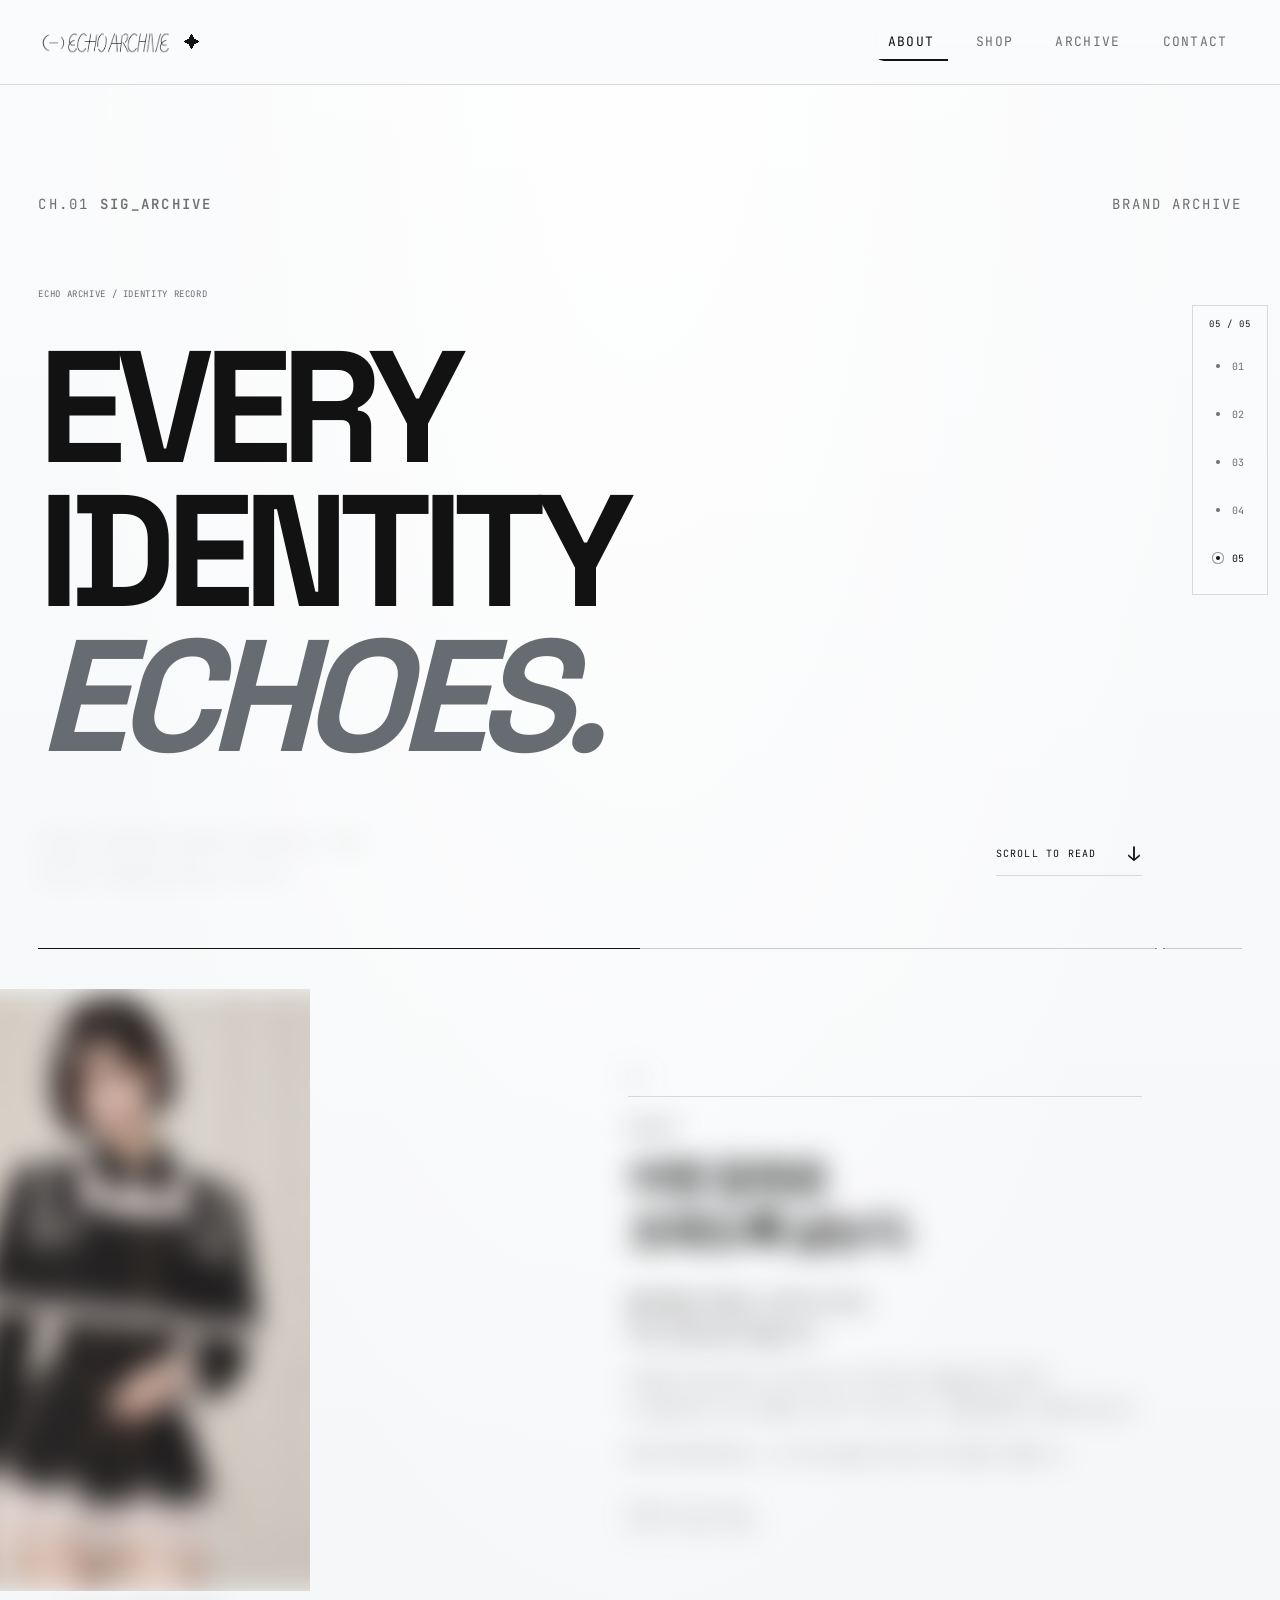
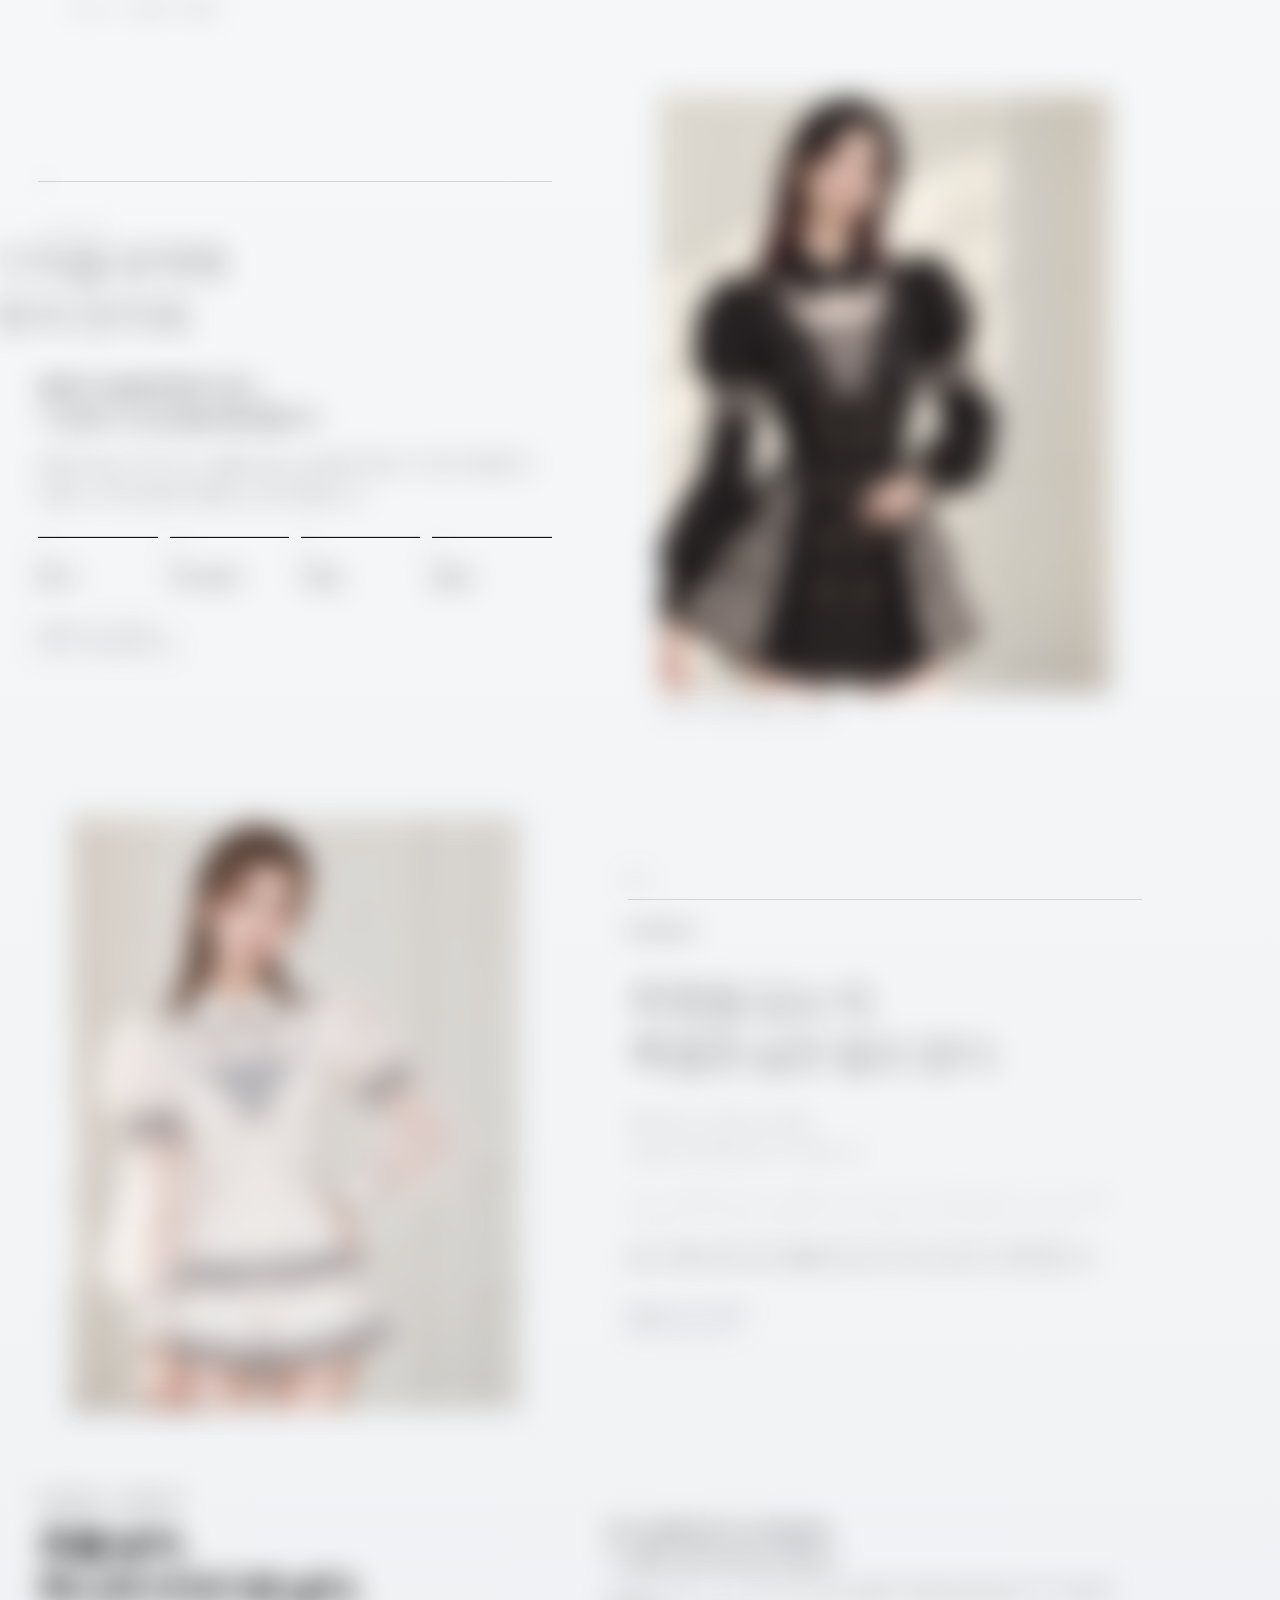
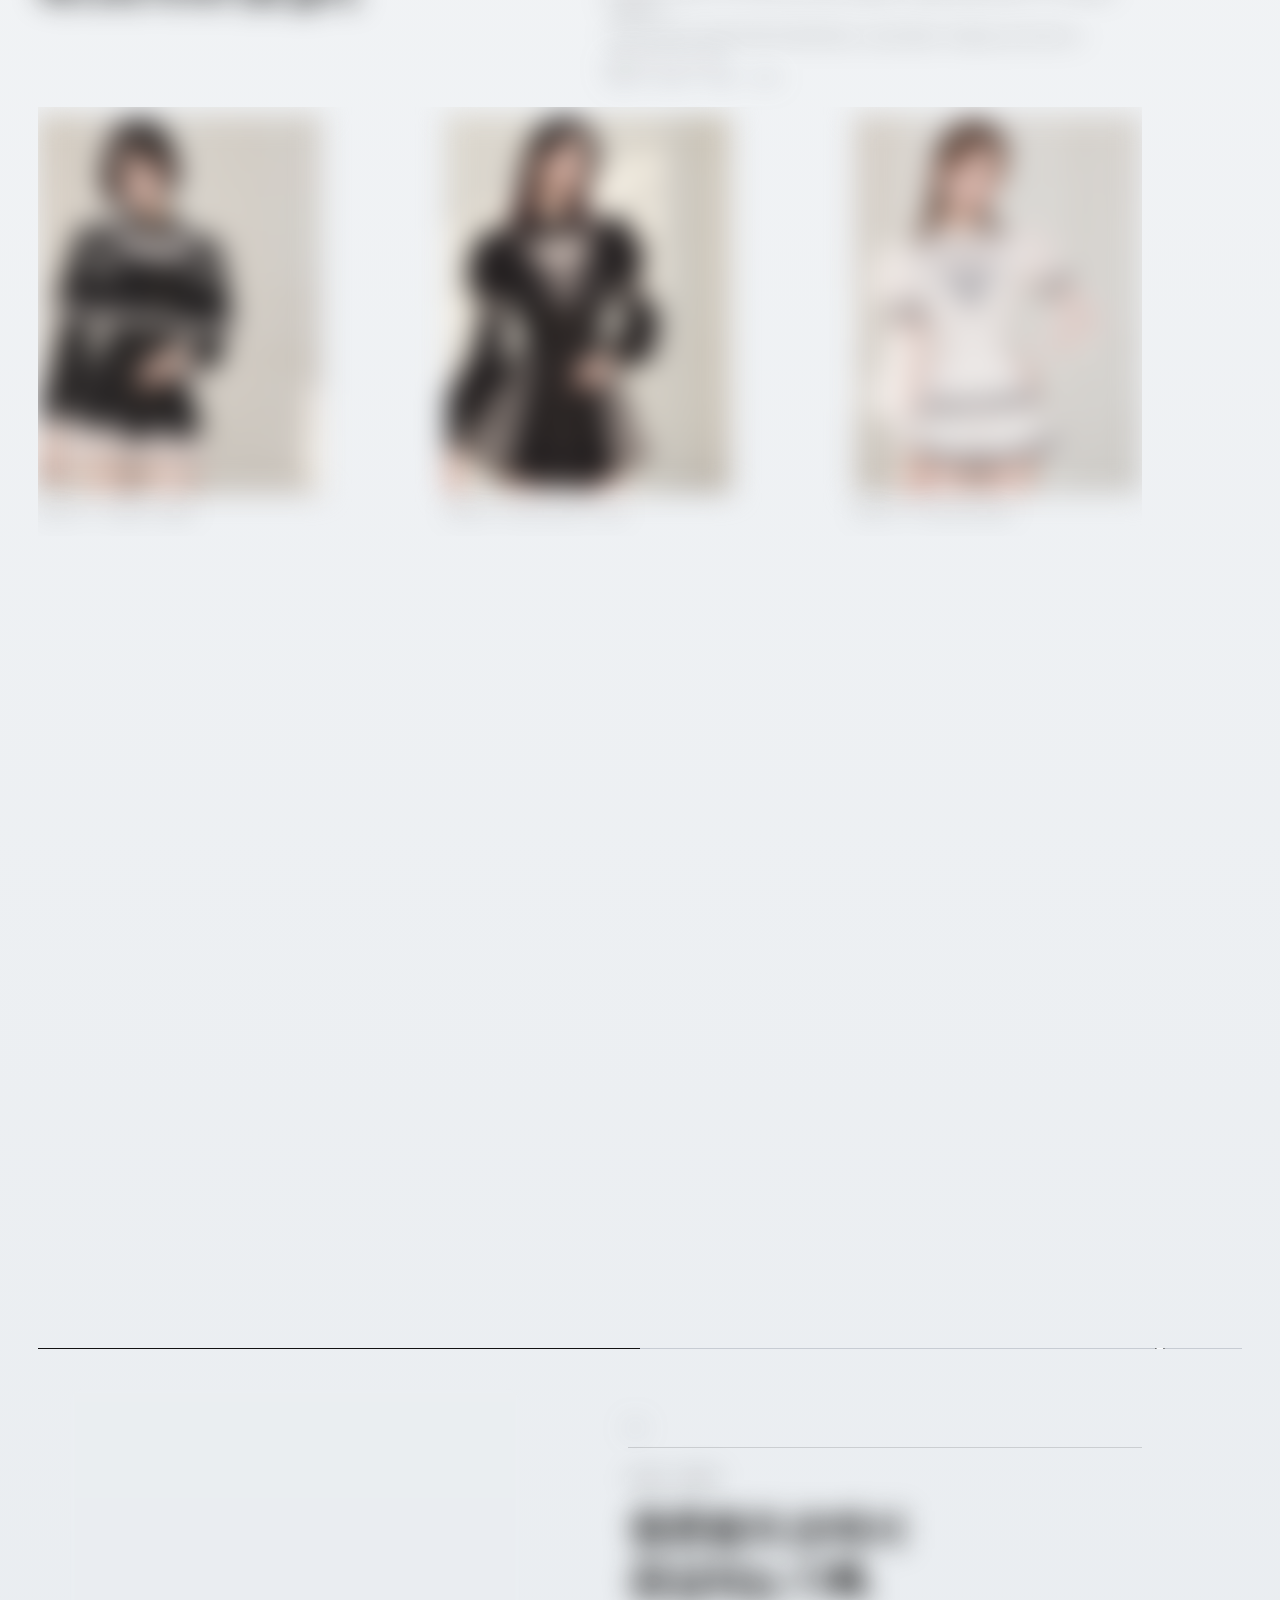
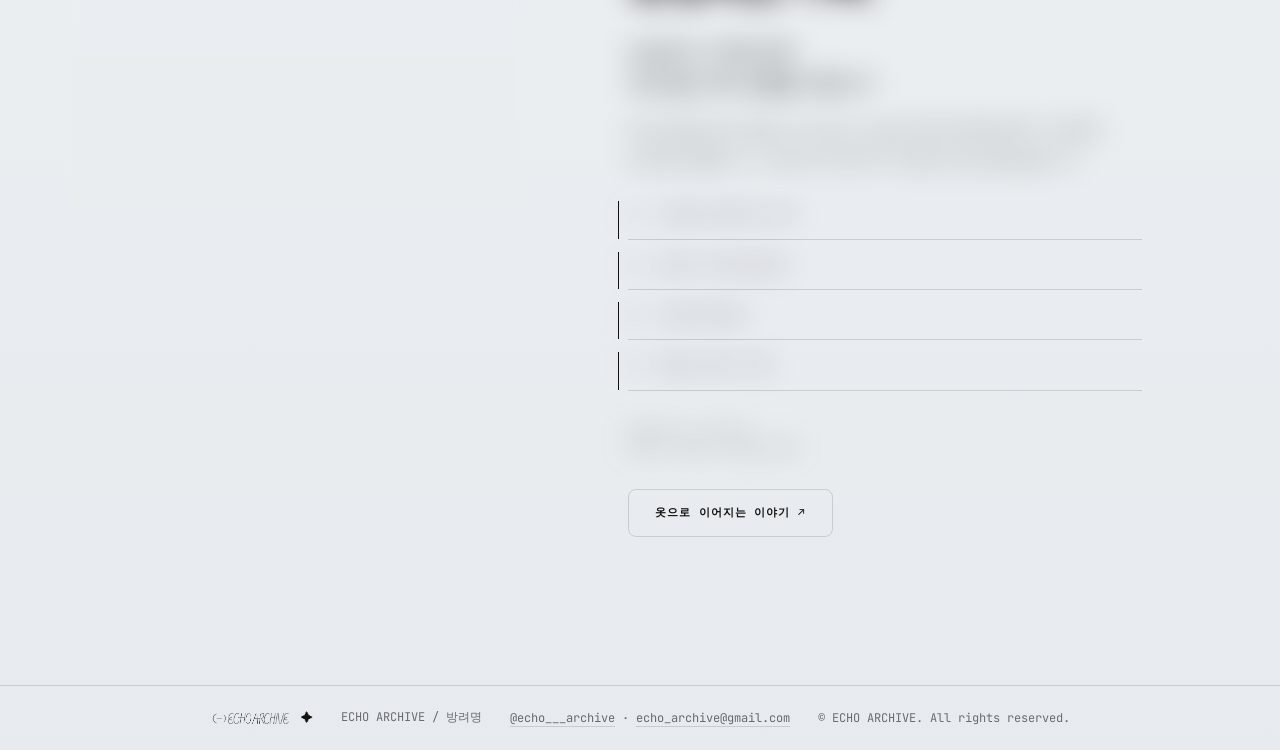
==== commit 00c2a04b: "[first test] HD 파노라마 홈 에셋 전환 및 TV 워프/아카이브 스크롤 모션 구현" ====
--- a/about.html
+++ b/about.html
@@ -13,8 +13,10 @@
   <link rel="preconnect" href="https://fonts.googleapis.com" />
   <link rel="preconnect" href="https://fonts.gstatic.com" crossorigin />
   <link rel="stylesheet" href="https://fonts.googleapis.com/css2?family=Inter:wght@400;500;600&family=JetBrains+Mono:wght@400;500&family=Space+Grotesk:wght@500;600;700&display=swap" />
-  <link rel="stylesheet" href="style.css?v=20260902-design-1c" />
+  <link rel="stylesheet" href="style.css?v=20260917-tv-warp-1" />
   <link rel="stylesheet" href="mobile.css?v=20260916-1" media="(max-width: 899px)" />
+  <link rel="stylesheet" href="transition.css?v=20260917-tv-warp-2" />
+  <script src="scripts/transition-entry.js?v=20260917-tv-warp-2"></script>
 </head>
 <body class="about-page">
   <a class="skip-link" href="#mainContent">본문으로 건너뛰기</a>
@@ -25,8 +27,8 @@
       <button class="nav-toggle" aria-label="메뉴 열기" aria-expanded="false" aria-controls="primaryNav">☰</button>
       <nav class="nav-menu" id="primaryNav" aria-label="주요 메뉴">
         <a href="about.html" data-ch="01" class="active" aria-current="page">About</a>
-        <a href="products.html" data-ch="02">All Looks</a>
-        <a href="portfolio.html" data-ch="04">Portfolio</a>
+        <a href="products.html" data-ch="02">Shop</a>
+        <a href="portfolio.html" data-ch="04">Archive</a>
         <a href="contact.html" data-ch="05">Contact</a>
       </nav>
     </div>
@@ -188,7 +190,7 @@
   <footer class="footer">
     <a href="index.html" class="logo"><img src="images/brand/echo-archive-logo.png" alt="ECHO ARCHIVE 홈" /></a>
     <p class="biz">ECHO ARCHIVE / 방려명</p>
-    <p><a href="https://instagram.com/echo_archive" target="_blank" rel="noopener noreferrer">@echo_archive</a> · <a href="mailto:echo_archive@gmail.com">echo_archive@gmail.com</a></p>
+    <p><a href="https://instagram.com/echo___archive" target="_blank" rel="noopener noreferrer">@echo___archive</a> · <a href="mailto:echo_archive@gmail.com">echo_archive@gmail.com</a></p>
     <p>© ECHO ARCHIVE. All rights reserved.</p>
   </footer>
   <script src="script.js?v=20260916-mobile-1"></script>
--- a/style.css
+++ b/style.css
@@ -2,6 +2,15 @@
    @import는 렌더 블로킹이고 브라우저 프리로드 스캐너가 못 찾는다. */
 
 :root {
+  /* 홈 렌더 이미지와 맞추는 배경·글꼴. 홈 전용 CSS도 이 토큰만 참조합니다. */
+  --home-matte: #f7f7f7;
+  --home-sky: #e4edf9;
+  --warp-white: #ffffff;
+  --warp-glow: rgba(195, 228, 255, .8);
+  --home-screen-mid: #252d32;
+  --home-screen-edge: #101619;
+  --home-screen-light: rgba(230, 245, 255, .14);
+  --font-archive: Georgia, "Times New Roman", serif;
   --studio: #050403;
   --studio-raised: #0d0c0b;
   --charcoal: #1a1917;
--- a/transition.css
+++ b/transition.css
@@ -0,0 +1,77 @@
+/* 전환 전용 레이어: 홈페이지 레이아웃과 독립적으로 뷰포트를 덮습니다. */
+.tv-warp {
+  position: fixed;
+  inset: 0;
+  z-index: 2147483000;
+  display: block;
+  overflow: hidden;
+  isolation: isolate;
+  pointer-events: auto;
+  touch-action: none;
+  background: var(--home-sky);
+}
+.tv-warp[hidden] { display: none; }
+.tv-warp-world, .tv-warp-gpu, .tv-warp-lines, .tv-warp-white {
+  position: absolute;
+  inset: 0;
+  width: 100%;
+  height: 100%;
+  pointer-events: none;
+}
+.tv-warp-world { z-index: 0; background: var(--home-sky); will-change: transform; }
+.tv-warp-world img { position: absolute; max-width: none; margin: 0; }
+.tv-warp-backdrop { position: absolute; }
+.tv-warp-gpu { z-index: 1; opacity: 0; }
+.tv-warp-lines { z-index: 2; }
+.tv-warp-spark {
+  position: absolute;
+  z-index: 3;
+  left: var(--spark-x);
+  top: var(--spark-y);
+  width: min(80vmin, 650px);
+  aspect-ratio: 1;
+  opacity: 0;
+  border-radius: 50%;
+  background: radial-gradient(circle, var(--warp-white) 0 3%, var(--warp-glow) 9%, transparent 48%);
+  transform: translate(-50%, -50%);
+  pointer-events: none;
+}
+.tv-warp-spark::after {
+  content: "";
+  position: absolute;
+  inset: 0;
+  background: repeating-conic-gradient(transparent 0deg 16deg, var(--warp-white) 17deg 18deg, transparent 19deg 30deg);
+  mask-image: radial-gradient(circle, transparent 5%, var(--warp-white) 10%, transparent 62%);
+}
+.tv-warp-white { z-index: 4; background: var(--warp-white); opacity: 0; }
+.tv-warp.is-covered { background: var(--warp-white); }
+.tv-warp.is-covered > :not(.tv-warp-white) { visibility: hidden; }
+.tv-warp.is-covered .tv-warp-white { opacity: 1; }
+html.warp-outgoing { overflow: hidden; }
+html.warp-outgoing body { cursor: progress; }
+/* 확대 레이어가 교체되더라도 원래 홈이 밑에서 비쳐 보이지 않게 합니다.
+   visibility만 바꿔 원래 배치와 스크롤 위치는 유지합니다. */
+html.warp-outgoing .archive-stage { visibility: hidden; }
+html.warp-outgoing .archive-header,
+html.warp-outgoing .archive-footer,
+html.warp-outgoing .archive-bgm-button,
+html.warp-outgoing .archive-tv-label { visibility: hidden; }
+
+/* 도착 페이지의 첫 페인트부터 흰색을 유지합니다. 직접 방문 시에는 생성되지 않습니다. */
+html.warp-arriving::after {
+  content: "";
+  position: fixed;
+  inset: 0;
+  z-index: 2147483001;
+  background: var(--warp-white);
+  opacity: 1;
+  pointer-events: auto;
+  transition: opacity 560ms ease-out;
+  /* 스크립트가 중간에 멈춰도 화면과 입력을 영구적으로 가리지 않습니다. */
+  animation: warp-entry-release 560ms 2200ms forwards;
+}
+html.warp-arriving.warp-revealing::after { opacity: 0; pointer-events: none; animation: none; }
+@keyframes warp-entry-release { to { opacity: 0; visibility: hidden; pointer-events: none; } }
+@media (prefers-reduced-motion: reduce) {
+  html.warp-arriving::after { transition-duration: 240ms; }
+}
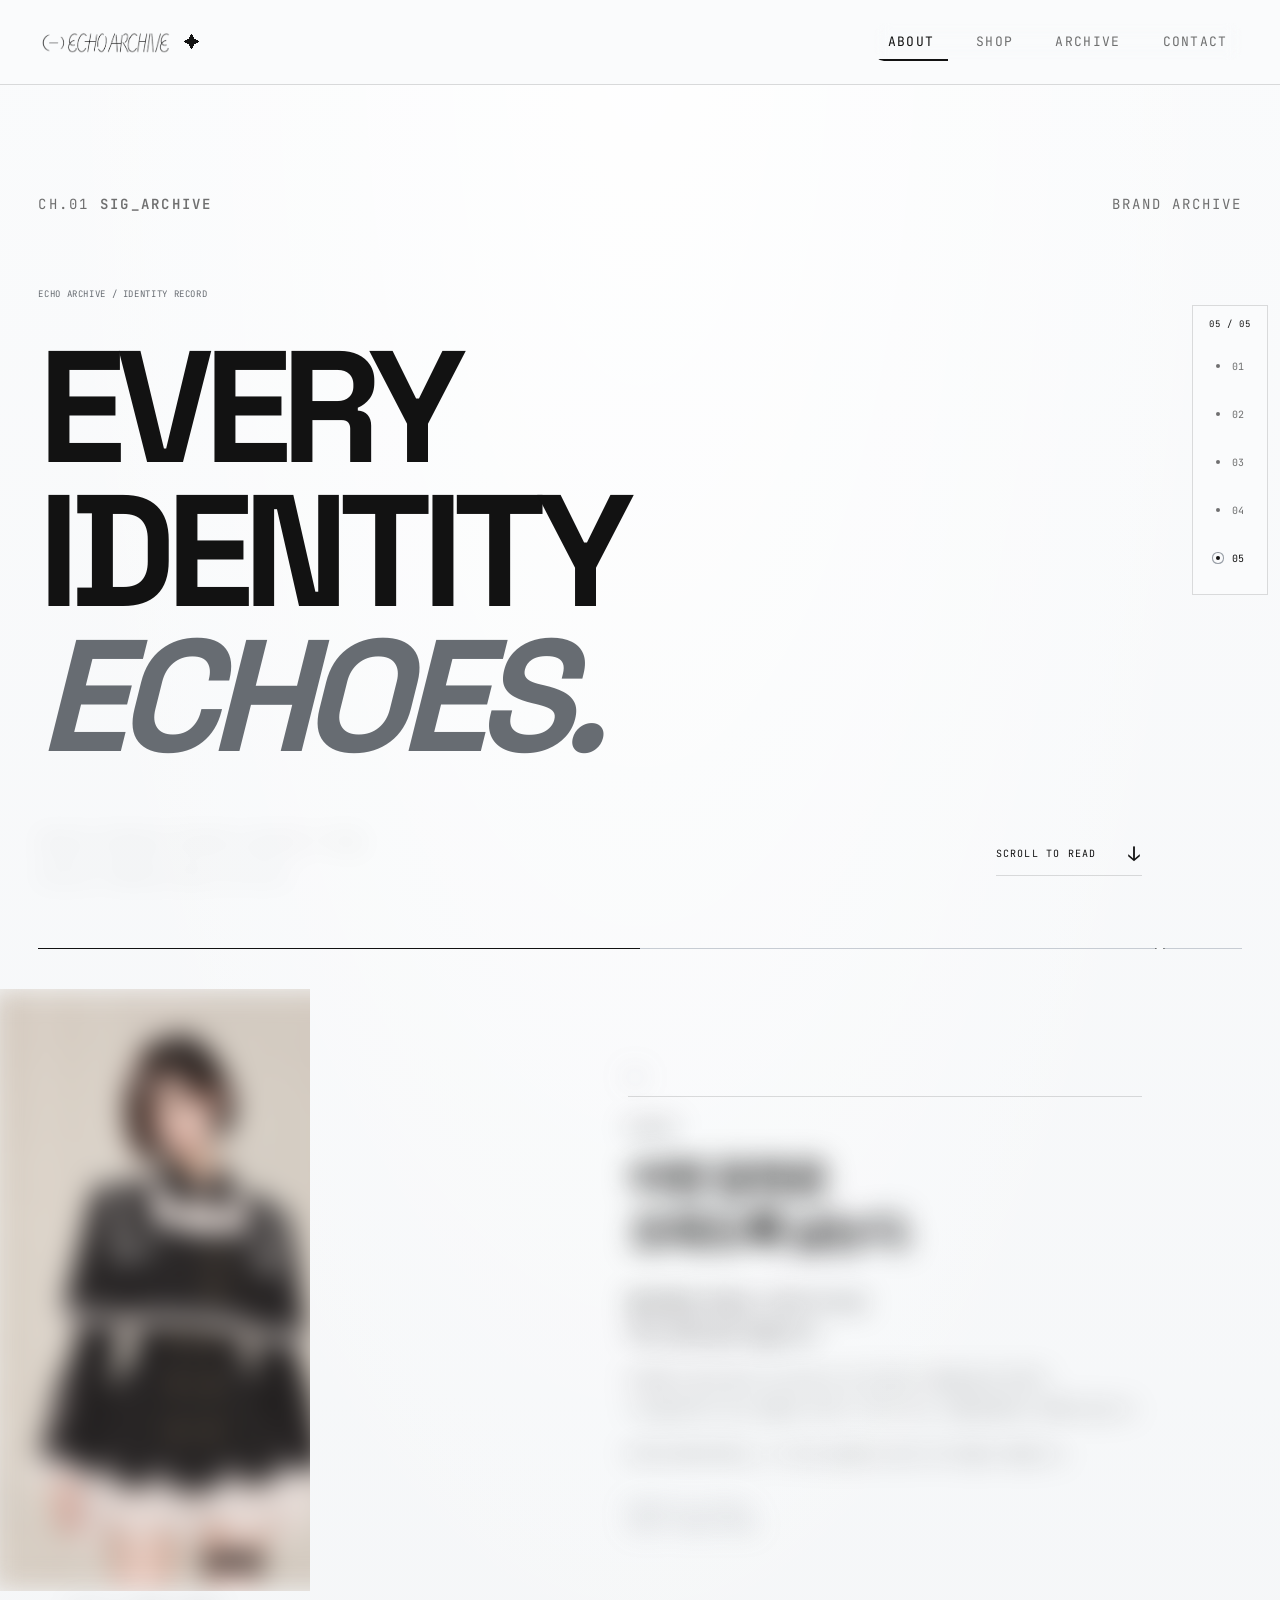
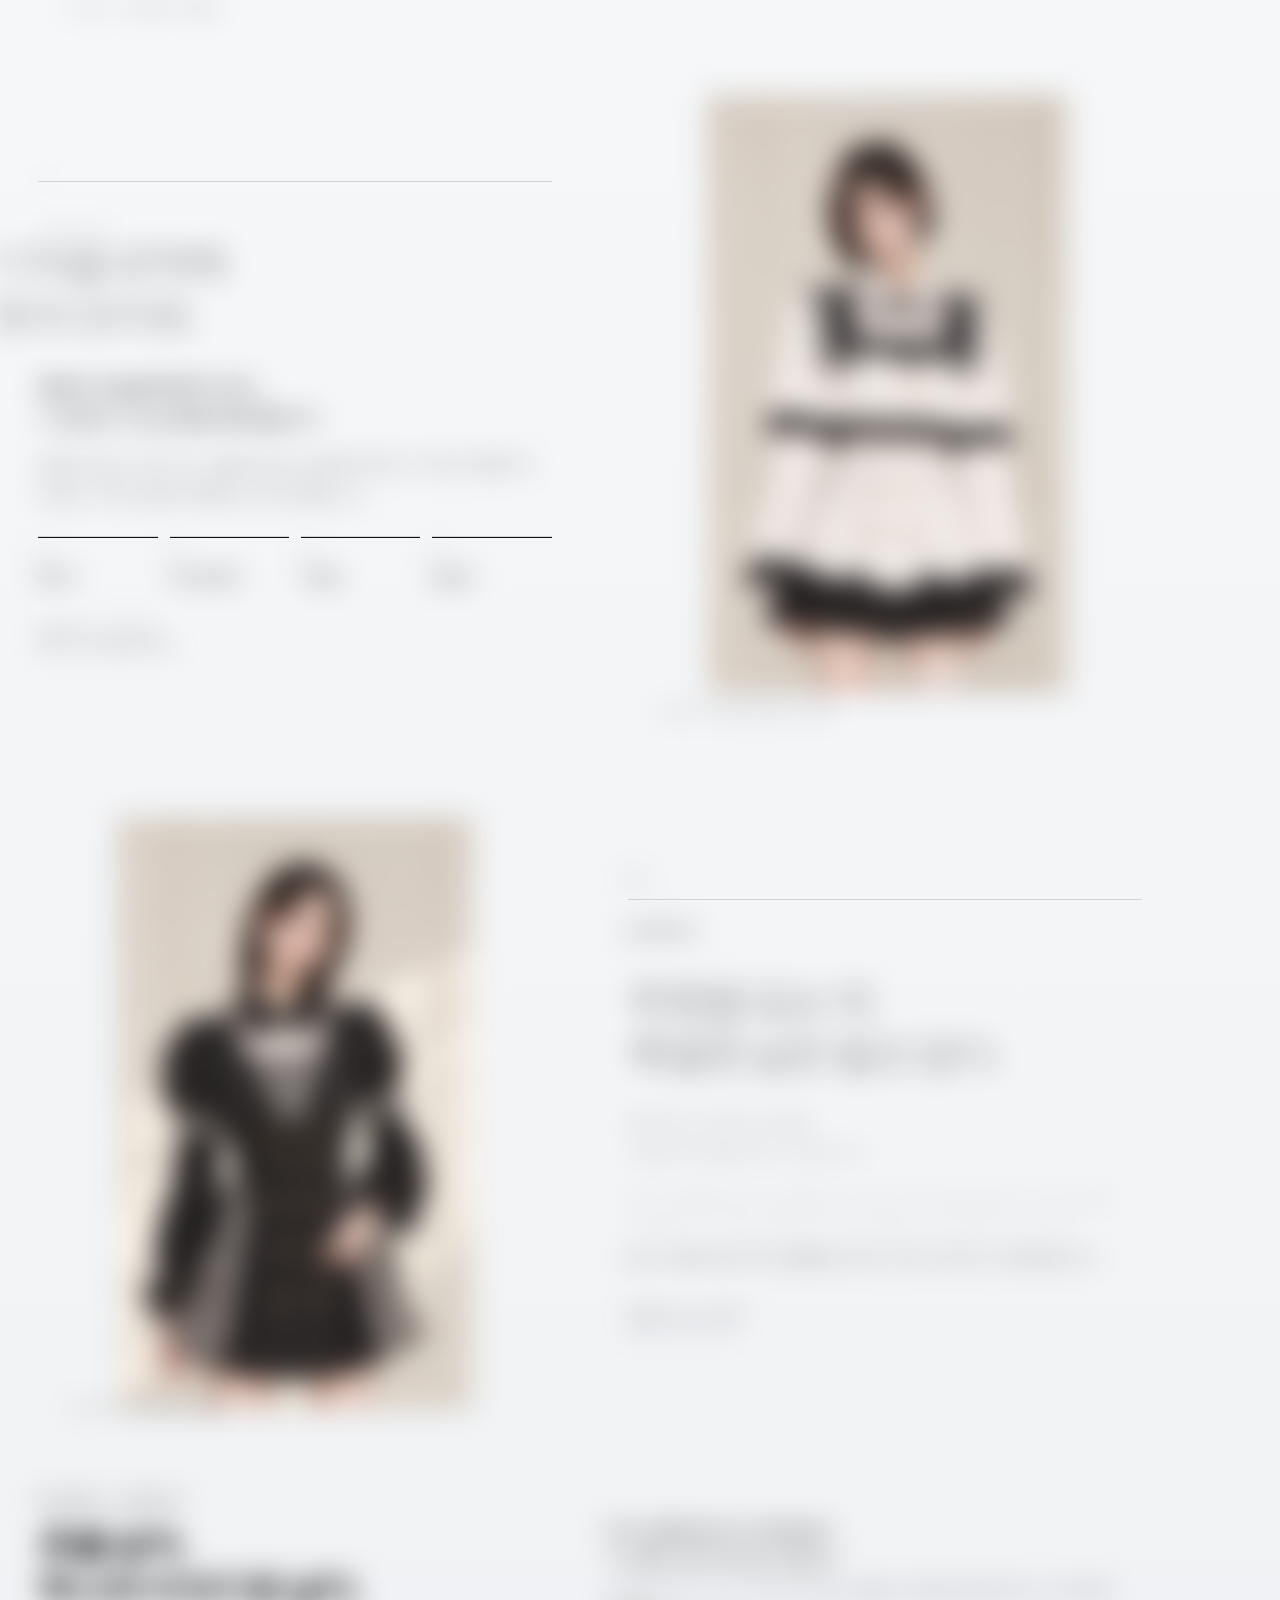
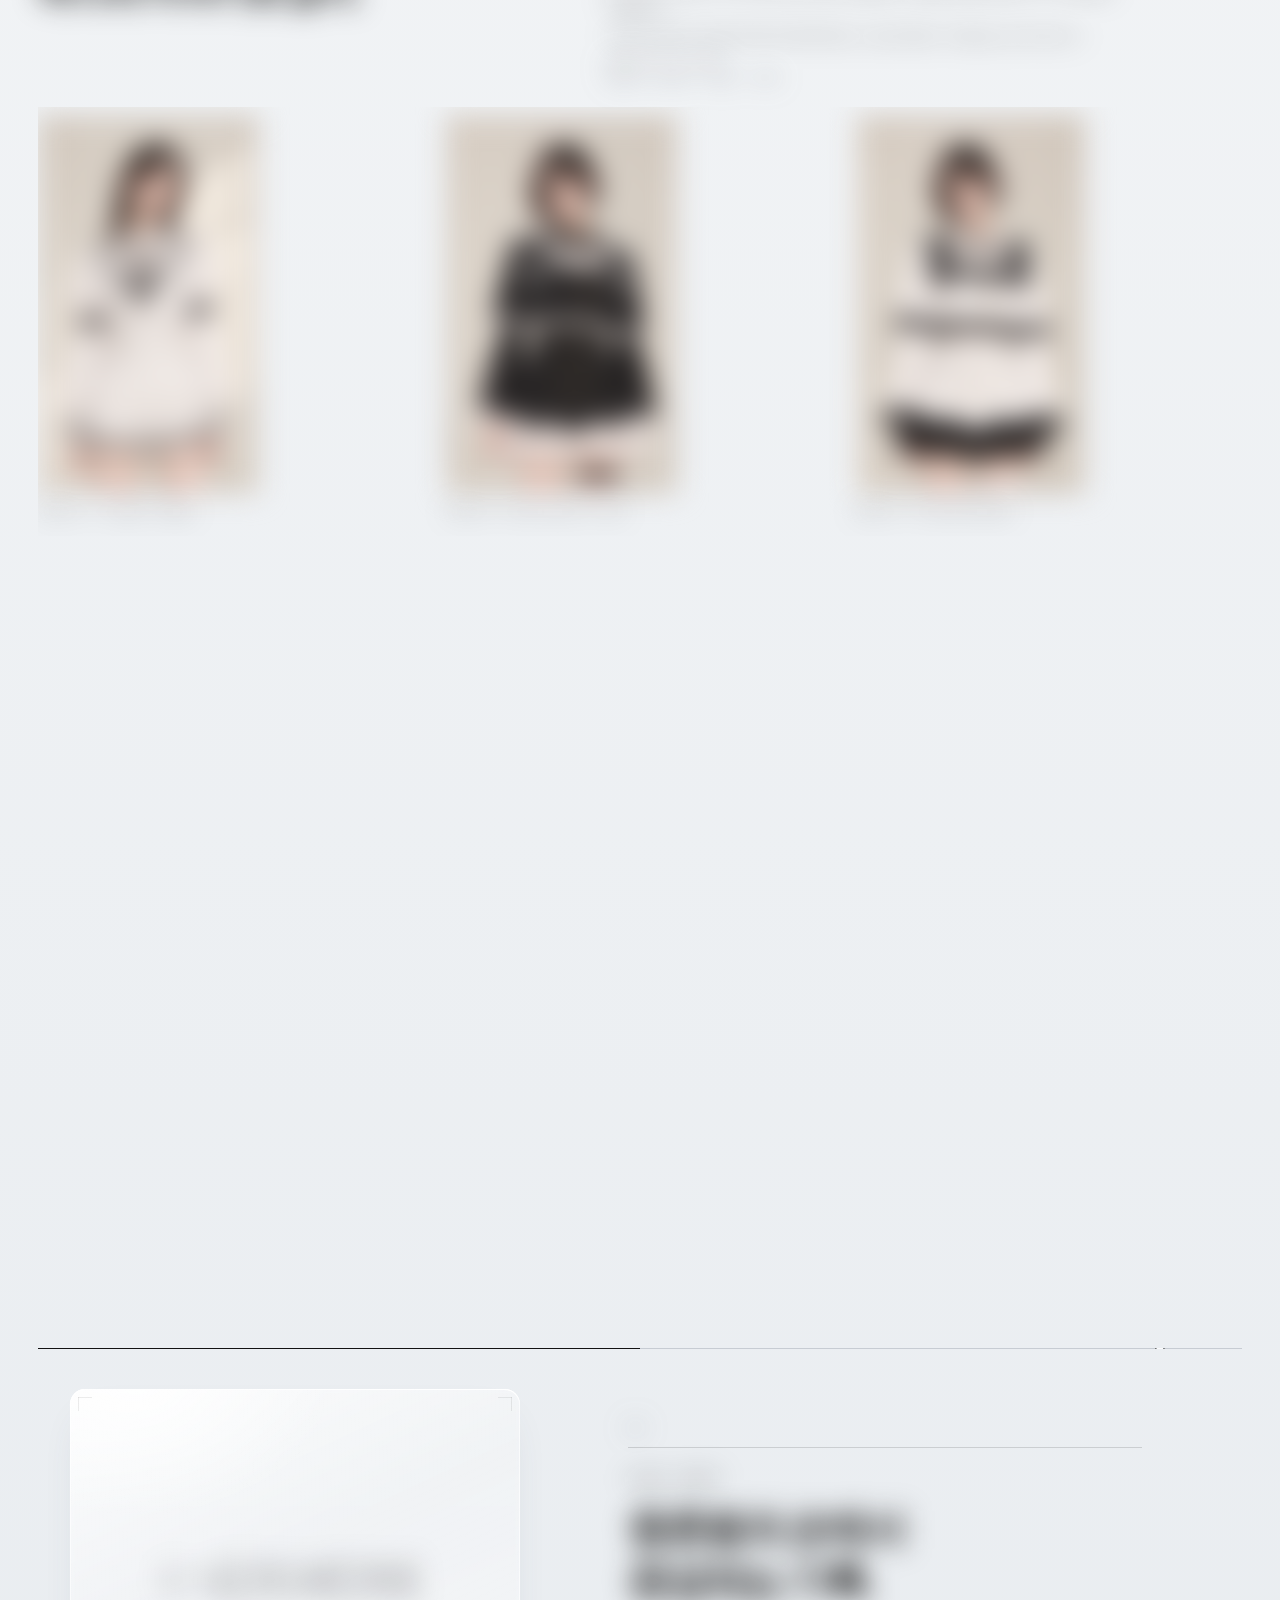
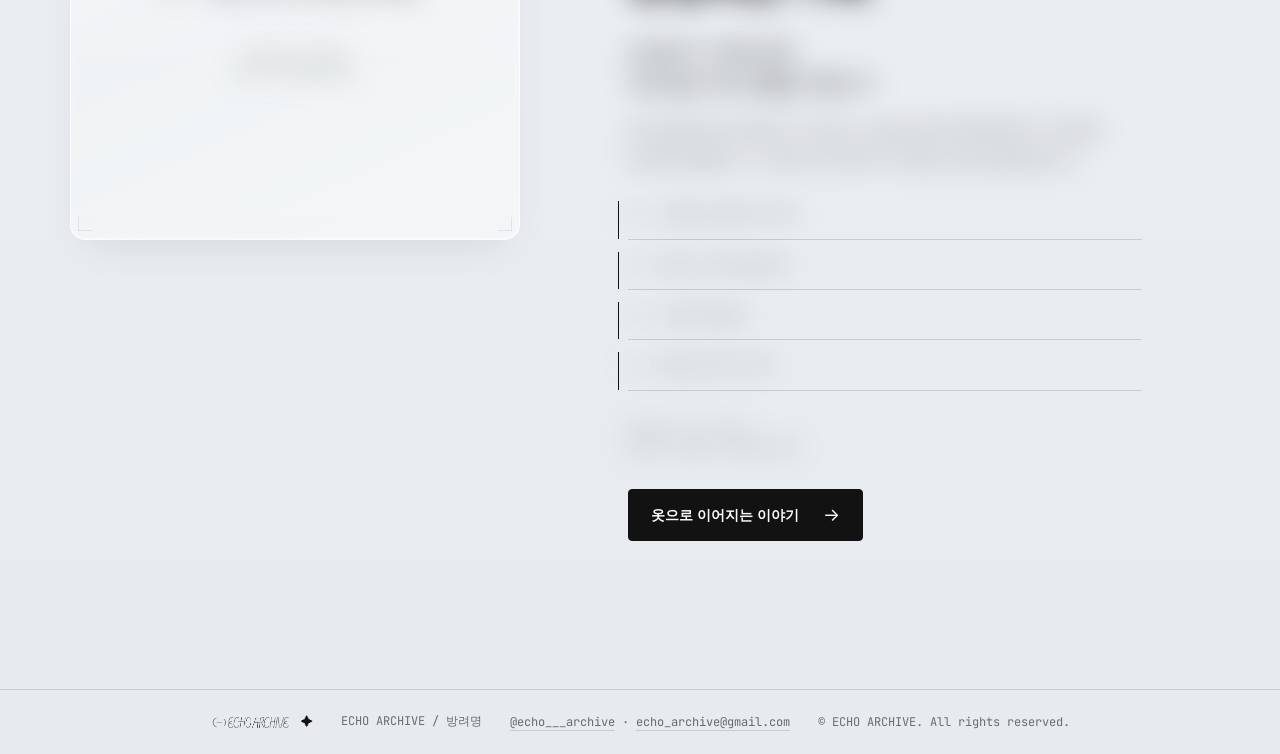
==== commit 4d01a918: "[first test] 모바일/데스크톱 반응형 JPEG 에셋 경량화 및 모바일 모션 시스템 추가" ====
--- a/about.html
+++ b/about.html
@@ -13,10 +13,11 @@
   <link rel="preconnect" href="https://fonts.googleapis.com" />
   <link rel="preconnect" href="https://fonts.gstatic.com" crossorigin />
   <link rel="stylesheet" href="https://fonts.googleapis.com/css2?family=Inter:wght@400;500;600&family=JetBrains+Mono:wght@400;500&family=Space+Grotesk:wght@500;600;700&display=swap" />
-  <link rel="stylesheet" href="style.css?v=20260917-tv-warp-1" />
-  <link rel="stylesheet" href="mobile.css?v=20260916-1" media="(max-width: 899px)" />
+  <link rel="stylesheet" href="style.css?v=20260917-buttons-1" />
+  <link rel="stylesheet" href="mobile.css?v=20260917-buttons-1" media="(max-width: 899px)" />
   <link rel="stylesheet" href="transition.css?v=20260917-tv-warp-2" />
   <script src="scripts/transition-entry.js?v=20260917-tv-warp-2"></script>
+  <link rel="stylesheet" href="mobile-motion.css?v=20260918-mobile-1" />
 </head>
 <body class="about-page">
   <a class="skip-link" href="#mainContent">본문으로 건너뛰기</a>
@@ -68,7 +69,7 @@
     <section class="about-scene" id="scene-memory" data-scene="01" aria-labelledby="sceneMemoryTitle">
       <div class="about-scene-inner">
         <figure class="about-scene-visual">
-          <img src="images/campaign/capsule-01/scene-memory.webp" alt="레이스 칼라와 검정 케이프 재킷을 입은 모델" width="823" height="1100" loading="lazy" decoding="async" />
+          <img data-about-product-image src="images/brand/echo-archive-logo.png" alt="상품 대표 이미지 준비 중" width="823" height="1100" loading="lazy" decoding="async" />
           <figcaption>FIG.01 / A MEMORY, REWORN</figcaption>
         </figure>
         <div class="about-scene-copy">
@@ -86,7 +87,7 @@
     <section class="about-scene" id="scene-translate" data-scene="02" aria-labelledby="sceneTranslateTitle">
       <div class="about-scene-inner">
         <figure class="about-scene-visual">
-          <img src="images/campaign/capsule-01/scene-translate.webp" alt="줄무늬 패널과 퍼프 소매가 있는 검정 의상을 입은 모델" width="828" height="1100" loading="lazy" decoding="async" />
+          <img data-about-product-image src="images/brand/echo-archive-logo.png" alt="상품 대표 이미지 준비 중" width="828" height="1100" loading="lazy" decoding="async" />
           <figcaption>FIG.02 / FROM FEELING TO FORM</figcaption>
         </figure>
         <div class="about-scene-copy">
@@ -109,7 +110,7 @@
     <section class="about-scene" id="scene-everyday" data-scene="03" aria-labelledby="sceneEverydayTitle">
       <div class="about-scene-inner">
         <figure class="about-scene-visual">
-          <img src="images/campaign/capsule-01/scene-everyday.webp" alt="은회색 주름 장식과 흰색 퍼프 소매 의상을 입은 모델" width="835" height="1100" loading="lazy" decoding="async" />
+          <img data-about-product-image src="images/brand/echo-archive-logo.png" alt="상품 대표 이미지 준비 중" width="835" height="1100" loading="lazy" decoding="async" />
           <figcaption>FIG.03 / YOUR OWN EVERYDAY</figcaption>
         </figure>
         <div class="about-scene-copy">
@@ -139,19 +140,19 @@
         <div class="about-archive-window">
           <div class="about-archive-track">
             <figure class="about-archive-card">
-              <img src="images/campaign/capsule-01/scene-memory.webp" alt="레이스 칼라와 검정 케이프 재킷을 입은 모델" width="823" height="1100" loading="lazy" decoding="async" />
+              <img data-about-product-image src="images/brand/echo-archive-logo.png" alt="상품 대표 이미지 준비 중" width="823" height="1100" loading="lazy" decoding="async" />
               <figcaption>FRAME 01 / A MEMORY, REWORN</figcaption>
             </figure>
             <figure class="about-archive-card">
-              <img src="images/campaign/capsule-01/scene-translate.webp" alt="줄무늬 패널과 퍼프 소매가 있는 검정 의상을 입은 모델" width="828" height="1100" loading="lazy" decoding="async" />
+              <img data-about-product-image src="images/brand/echo-archive-logo.png" alt="상품 대표 이미지 준비 중" width="828" height="1100" loading="lazy" decoding="async" />
               <figcaption>FRAME 02 / FROM FEELING TO FORM</figcaption>
             </figure>
             <figure class="about-archive-card">
-              <img src="images/campaign/capsule-01/scene-everyday.webp" alt="은회색 주름 장식과 흰색 퍼프 소매 의상을 입은 모델" width="835" height="1100" loading="lazy" decoding="async" />
+              <img data-about-product-image src="images/brand/echo-archive-logo.png" alt="상품 대표 이미지 준비 중" width="835" height="1100" loading="lazy" decoding="async" />
               <figcaption>FRAME 03 / YOUR OWN EVERYDAY</figcaption>
             </figure>
             <figure class="about-archive-card">
-              <img src="images/campaign/capsule-01/scene-episode.webp" alt="검정 프릴과 흰색 케이프 칼라 의상을 입은 모델" width="816" height="1100" loading="lazy" decoding="async" />
+              <img data-about-product-image src="images/brand/echo-archive-logo.png" alt="상품 대표 이미지 준비 중" width="816" height="1100" loading="lazy" decoding="async" />
               <figcaption>FRAME 04 / A STORY TO KEEP</figcaption>
             </figure>
           </div>
@@ -171,7 +172,7 @@
         <div class="about-scene-copy craft-copy">
           <p class="about-scene-index">05</p>
           <p class="eyebrow">LOCAL CRAFT</p>
-          <h2 id="sceneCraftTitle">중촌동의 손에서<br />완성되는 기록.</h2>
+          <h2 id="sceneCraftTitle" class="closing-title">중촌동의 손에서<br />완성되는 기록.</h2>
           <p class="about-scene-lead">상상에서 시작한 옷에<br />오래 쌓인 제작 경험을 더합니다.</p>
           <p>대전 중촌동 패션 맞춤 거리 장인의 기술과 ECHO ARCHIVE의 서브컬처 감각을 연결합니다. 소량으로 제작하며 디테일과 완성도를 살핍니다.</p>
           <ol class="craft-steps" aria-label="소량 제작 과정">
@@ -181,7 +182,7 @@
             <li><span>04</span>완성도 검수와 기록</li>
           </ol>
           <p class="about-scene-meta">ARCHIVE LOG / REC_005<br />ORIGIN: DAEJEON, JUNGCHON-DONG</p>
-          <p class="about-cta"><a href="products.html" class="btn ghost">옷으로 이어지는 이야기 <span aria-hidden="true">↗</span></a></p>
+          <p class="about-cta"><a href="products.html" class="btn btn-primary"><span>옷으로 이어지는 이야기</span><span class="btn-arrow" aria-hidden="true">→</span></a></p>
         </div>
       </div>
     </section>
@@ -195,6 +196,9 @@
   </footer>
   <script src="script.js?v=20260916-mobile-1"></script>
   <script src="scripts/motion.js"></script>
-  <script src="scripts/about.js"></script>
+  <script src="scripts/about.js?v=20260918-mobile-1"></script>
+  <script src="catalog.js?v=20260826-rich-editor-1"></script>
+  <script src="scripts/about-products.js?v=20260918-mobile-1"></script>
+  <script src="scripts/mobile-motion.js?v=20260918-detail-1"></script>
 </body>
 </html>
--- a/style.css
+++ b/style.css
@@ -28,6 +28,16 @@
   --font-main: "Inter", "Apple SD Gothic Neo", "Noto Sans KR", sans-serif;
   --font-mono: "JetBrains Mono", Consolas, monospace;
   --font-fashion: "Playfair Display", "Noto Serif KR", serif;
+  /* 공통 버튼과 마지막 문구: 모든 공개 페이지에서 이 기준을 사용합니다. */
+  --font-button: var(--font-main);
+  --font-closing: var(--font-display);
+  --button-bg: var(--ice-0);
+  --button-ink: var(--stage-ink);
+  --button-hover: var(--ice-2);
+  --button-primary-hover: var(--chrome-900);
+  --button-radius: 4px;
+  --button-height: 52px;
+  --closing-size: clamp(1.65rem, 4vw, 3rem);
   --radius: 10px;
   --maxw: 1504px;
   --page-x: clamp(22px, 3vw, 48px);
@@ -211,18 +221,19 @@
 .section h3 { font-family: var(--font-display); }
 .lead { max-width: 800px; color: var(--stage-ink-soft); font-size: clamp(15px,1.5vw,18px); }
 .lead + .lead { margin-top: 16px; }
-.btn { display: inline-flex; min-height: 48px; align-items: center; justify-content: center; gap: 8px; padding: 12px 26px; border: 1px solid var(--stage-ink-line); border-radius: 8px; background: rgba(255,255,255,.55); color: var(--stage-ink); cursor: pointer; font-family: var(--font-mono); font-size: 11px; font-weight: 600; letter-spacing: .08em; text-decoration: none; text-transform: uppercase; transition: transform .18s ease, box-shadow .18s ease; }
-.btn:hover { box-shadow: 0 8px 20px -10px var(--glass-shadow); transform: translateY(-1px); }
-.btn.ghost { background: transparent; }
-.btn.ghost:hover { border-color: var(--stage-ink-soft); }
-/* 음양(YIN/YANG) 대비 버튼 쌍 — 검정/흰색으로 서로 반전된 한 벌.
-   아이콘은 conic-gradient 반원 두 개로 CSS만으로 그린다(사진 자산 없이). */
-.btn-yinyang-icon { width: 14px; height: 14px; border-radius: 50%; flex-shrink: 0; }
-.btn-yang { border-color: var(--stage-ink); background: var(--stage-ink); color: var(--ice-0); }
-.btn-yang:hover { border-color: var(--stage-ink); box-shadow: 0 8px 20px -10px rgba(18,18,18,.45); }
-.btn-yang .btn-yinyang-icon { background: conic-gradient(from 90deg, var(--ice-0) 0deg 180deg, var(--stage-ink) 180deg 360deg); }
-.btn-yin { border-color: var(--stage-ink); background: var(--ice-0); color: var(--stage-ink); }
-.btn-yin .btn-yinyang-icon { background: conic-gradient(from 90deg, var(--stage-ink) 0deg 180deg, var(--ice-0) 180deg 360deg); box-shadow: inset 0 0 0 1px var(--stage-ink); }
+.btn { display: inline-flex; min-height: var(--button-height); max-width: 100%; align-items: center; justify-content: center; gap: 24px; padding: 14px 22px; border: 1px solid var(--button-ink); border-radius: var(--button-radius); background: var(--button-bg); color: var(--button-ink); cursor: pointer; font: 600 14px/1.5 var(--font-button); letter-spacing: 0; text-align: center; text-decoration: none; text-transform: none; white-space: normal; overflow-wrap: anywhere; transition: background-color .18s ease, color .18s ease, border-color .18s ease; }
+.btn:has(.btn-arrow) { justify-content: space-between; }
+.btn > span:not(.btn-arrow) { min-width: 0; }
+.btn .btn-arrow { flex-shrink: 0; font-size: 18px; font-weight: 400; line-height: 1; }
+.btn-primary, .btn.product-buy { background: var(--button-ink); color: var(--button-bg); }
+/* 보조 버튼·재시도 버튼도 같은 모양을 사용합니다. ghost는 기존 호출과 호환합니다. */
+.btn-secondary, .btn.ghost { background: var(--button-bg); color: var(--button-ink); }
+@media (hover: hover) {
+  .btn:hover { background: var(--button-hover); }
+  .btn-primary:hover, .btn.product-buy:hover, .purchase-dialog-actions .btn:hover { background: var(--button-primary-hover); }
+}
+.btn:active { opacity: .8; }
+.btn:disabled { opacity: .45; cursor: not-allowed; }
 .tags { display: flex; flex-wrap: wrap; gap: 8px; margin-top: 22px; }
 .tags span { padding: 7px 10px; border: 1px solid var(--stage-ink-line); border-radius: 999px; color: var(--stage-ink-soft); font-family: var(--font-mono); font-size: 10px; }
 
@@ -308,6 +319,22 @@
 .archive-note { text-align: center; padding-top: clamp(24px,3vw,40px); padding-bottom: clamp(24px,3vw,40px); }
 .archive-note h2 { margin-left: auto; margin-right: auto; }
 .archive-note-links { display: flex; flex-wrap: wrap; justify-content: center; gap: 12px; }
+/* 스크롤 스크립트가 추가한 내부 상자에도 버튼 간격을 유지합니다. */
+.archive-note-links > .scroll-content { display: flex; flex-wrap: wrap; justify-content: center; gap: inherit; width: 100%; }
+.archive-note-links .btn { width: 100%; }
+.about-cta .btn, .contact-return .btn, .product-back .btn { min-width: min(12rem, 100%); }
+/* SHOP의 굵은 제목체를 페이지 마지막 문구의 공통 기준으로 사용합니다. */
+body .section h2.closing-title {
+  font: 800 var(--closing-size)/1.35 var(--font-closing);
+  font-style: normal;
+  letter-spacing: -.02em;
+  word-break: keep-all;
+  overflow-wrap: anywhere;
+}
+body .archive-note .eyebrow { font: 400 12px/1.6 var(--font-mono); letter-spacing: .12em; }
+@media (min-width: 720px) {
+  .archive-note-links .btn { width: auto; min-width: 12rem; }
+}
 
 @media (min-width: 1180px) {
   .grid { grid-template-columns: repeat(4, minmax(0,1fr)); }
@@ -937,7 +964,7 @@
 .product-summary { max-width: 560px; margin-top: 20px; color: var(--stage-ink-soft); white-space: pre-line; }
 .product-keywords { margin-top: 14px; color: var(--stage-ink-faint); font: 11px var(--font-mono); letter-spacing: .08em; text-transform: uppercase; }
 .product-price { margin-top: 18px; font: 600 18px var(--font-main); color: var(--stage-ink); }
-.product-buy { width: 100%; margin-top: 26px; justify-content: space-between; padding: 16px 22px; }
+.product-buy { width: 100%; margin-top: 26px; justify-content: space-between; }
 .product-sale-status { margin-top: 26px; padding: 15px 18px; border: 1px solid var(--stage-ink-line); border-radius: 8px; color: var(--stage-ink-soft); font: 13px var(--font-mono); letter-spacing: .04em; text-align: center; text-transform: uppercase; }
 .product-hero-carousel { position: relative; }
 .product-carousel-button { position: absolute; top: 50%; z-index: 4; display: grid; width: 42px; height: 42px; border: 1px solid var(--stage-ink-line); border-radius: 50%; background: rgba(255,255,255,.85); color: var(--stage-ink); cursor: pointer; place-items: center; transform: translateY(-50%); }
--- a/mobile.css
+++ b/mobile.css
@@ -16,7 +16,7 @@
 .section { padding-block: 28px; }
 .section h2 { font-size: clamp(1.65rem, 6vw, 2.25rem); line-height: 1.3; word-break: keep-all; }
 .section .eyebrow, .k { font-size: .75rem; letter-spacing: .07em; }
-.btn { min-height: 48px; font-size: .875rem; letter-spacing: .02em; padding: 12px 18px; }
+/* 버튼의 높이·글꼴·테두리는 style.css의 공통 기준을 유지합니다. */
 .archive-note-links { gap: 12px; }
 .archive-note-links .btn { width: 100%; }
 .footer { margin-top: 12px; padding-block: 20px 24px; gap: 4px; font: .875rem/1.6 var(--font-main); text-align: center; flex-direction: column; }
@@ -74,7 +74,7 @@
 .products-page .card-ep { font-size: .75rem; }
 .products-page .card:active { transform: scale(.99); box-shadow: inset 0 0 0 2px var(--stage-ink-line); }
 .products-page .archive-note { padding-block: 36px; }
-.products-page .archive-note h2 { max-width: none; font-size: 1.65rem; }
+.products-page .archive-note h2 { max-width: none; }
 .products-page .archive-note .eyebrow { margin-bottom: 12px; }
 .products-page .archive-note-links { margin-top: 22px; }
 .portfolio-status { font: 1rem/1.75 var(--font-main); color: var(--stage-ink-soft); letter-spacing: 0; text-transform: none; }
--- a/mobile-motion.css
+++ b/mobile-motion.css
@@ -0,0 +1,41 @@
+/* 모바일 효과만 담당합니다. 데스크톱의 기존 화면과 효과는 그대로 유지합니다. */
+.mobile-reveal-shell { display: contents; }
+@media (max-width: 899px) {
+  .mobile-reveal-shell { display: block; min-width: 0; }
+  body:not(.art-home) main { overflow-x: clip; }
+  .footer, .archive-footer { overflow-x: clip; }
+  .has-mobile-enter [data-mobile-motion] {
+    --mobile-slide: -42px;
+    translate: var(--mobile-slide) 0;
+    opacity: .25;
+    transition: translate 720ms cubic-bezier(.2,.7,.2,1), opacity 560ms ease;
+  }
+  .has-mobile-enter [data-mobile-motion="image"] { --mobile-slide: -58px; }
+  .has-mobile-enter [data-mobile-direction="right"] { --mobile-slide: 42px; }
+  .has-mobile-enter [data-mobile-motion="image"][data-mobile-direction="right"] { --mobile-slide: 58px; }
+  .has-mobile-enter .mobile-entered > [data-mobile-motion],
+  .has-mobile-enter [data-mobile-anchor]:focus-within > [data-mobile-motion] { translate: 0 0; opacity: 1; }
+  /* 기존 데스크톱 효과와 겹쳐 두 번 이동하거나 흐려지는 것을 막습니다. */
+  .has-mobile-enter :is(.about-move, .scroll-content, .record-motion)[data-mobile-motion] {
+    transform: none !important;
+    animation: none !important;
+    filter: none !important;
+    opacity: .25;
+    transition: translate 720ms cubic-bezier(.2,.7,.2,1), opacity 560ms ease !important;
+  }
+  .has-mobile-enter .mobile-entered > :is(.about-move, .scroll-content, .record-motion)[data-mobile-motion],
+  .has-mobile-enter [data-mobile-anchor]:focus-within > :is(.about-move, .scroll-content, .record-motion)[data-mobile-motion] { opacity: 1; }
+  .about-page.has-mobile-enter .about-title-line { transform: none !important; transition: none !important; }
+  .about-page.has-mobile-enter .about-focus { opacity: 1 !important; filter: none !important; }
+  .portfolio-page .record-intro-motion { --intro-x: -42px; }
+  .portfolio-page .record-intro-line + .record-intro-line { --intro-x: 42px; }
+  /* 홈은 하나의 합성 이미지이므로 사진과 링크의 이동 시간도 정확히 맞춥니다. */
+  .art-home.has-mobile-enter .archive-artwork,
+  .art-home.has-mobile-enter .archive-hotspots { transition-duration: 720ms, 560ms; }
+}
+@media (prefers-reduced-motion: reduce) {
+  .has-mobile-enter [data-mobile-motion] { translate: none !important; opacity: 1 !important; transition: none !important; }
+}
+@media print {
+  [data-mobile-motion] { translate: none !important; opacity: 1 !important; transition: none !important; }
+}
